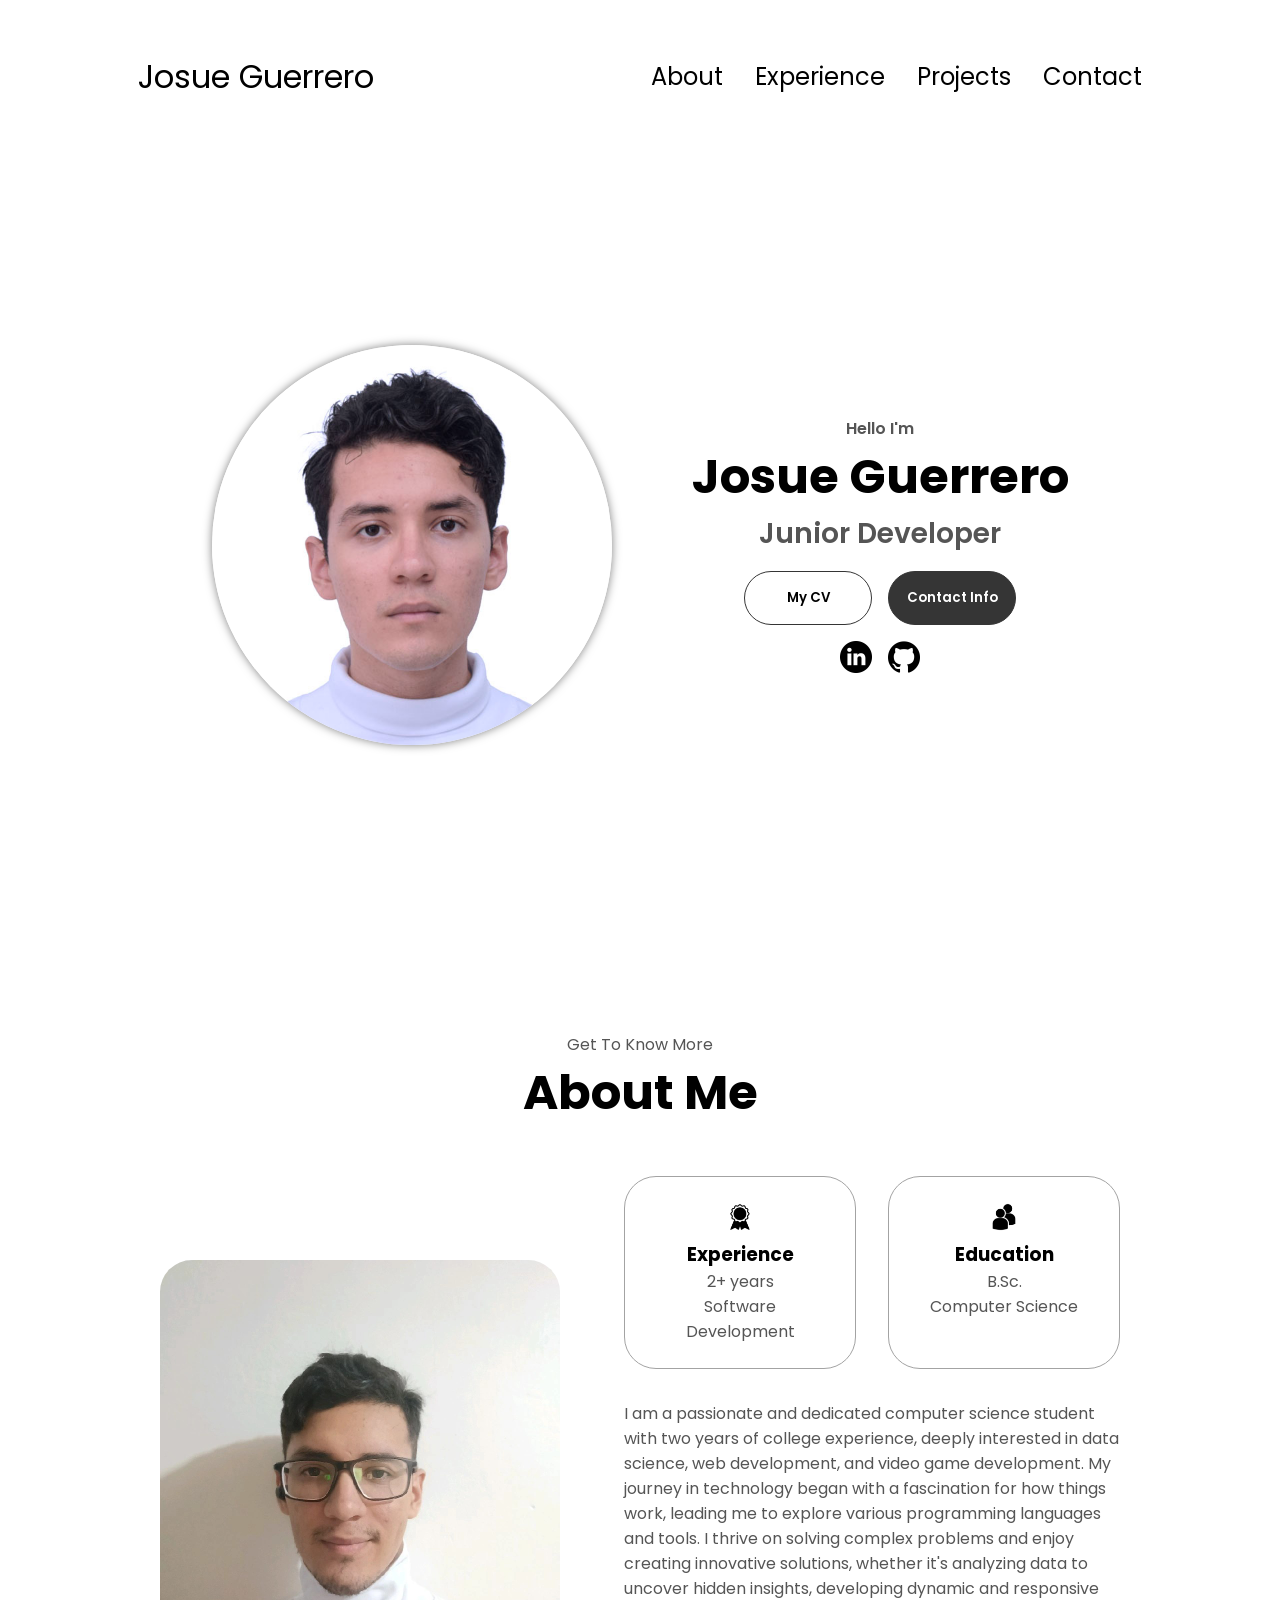
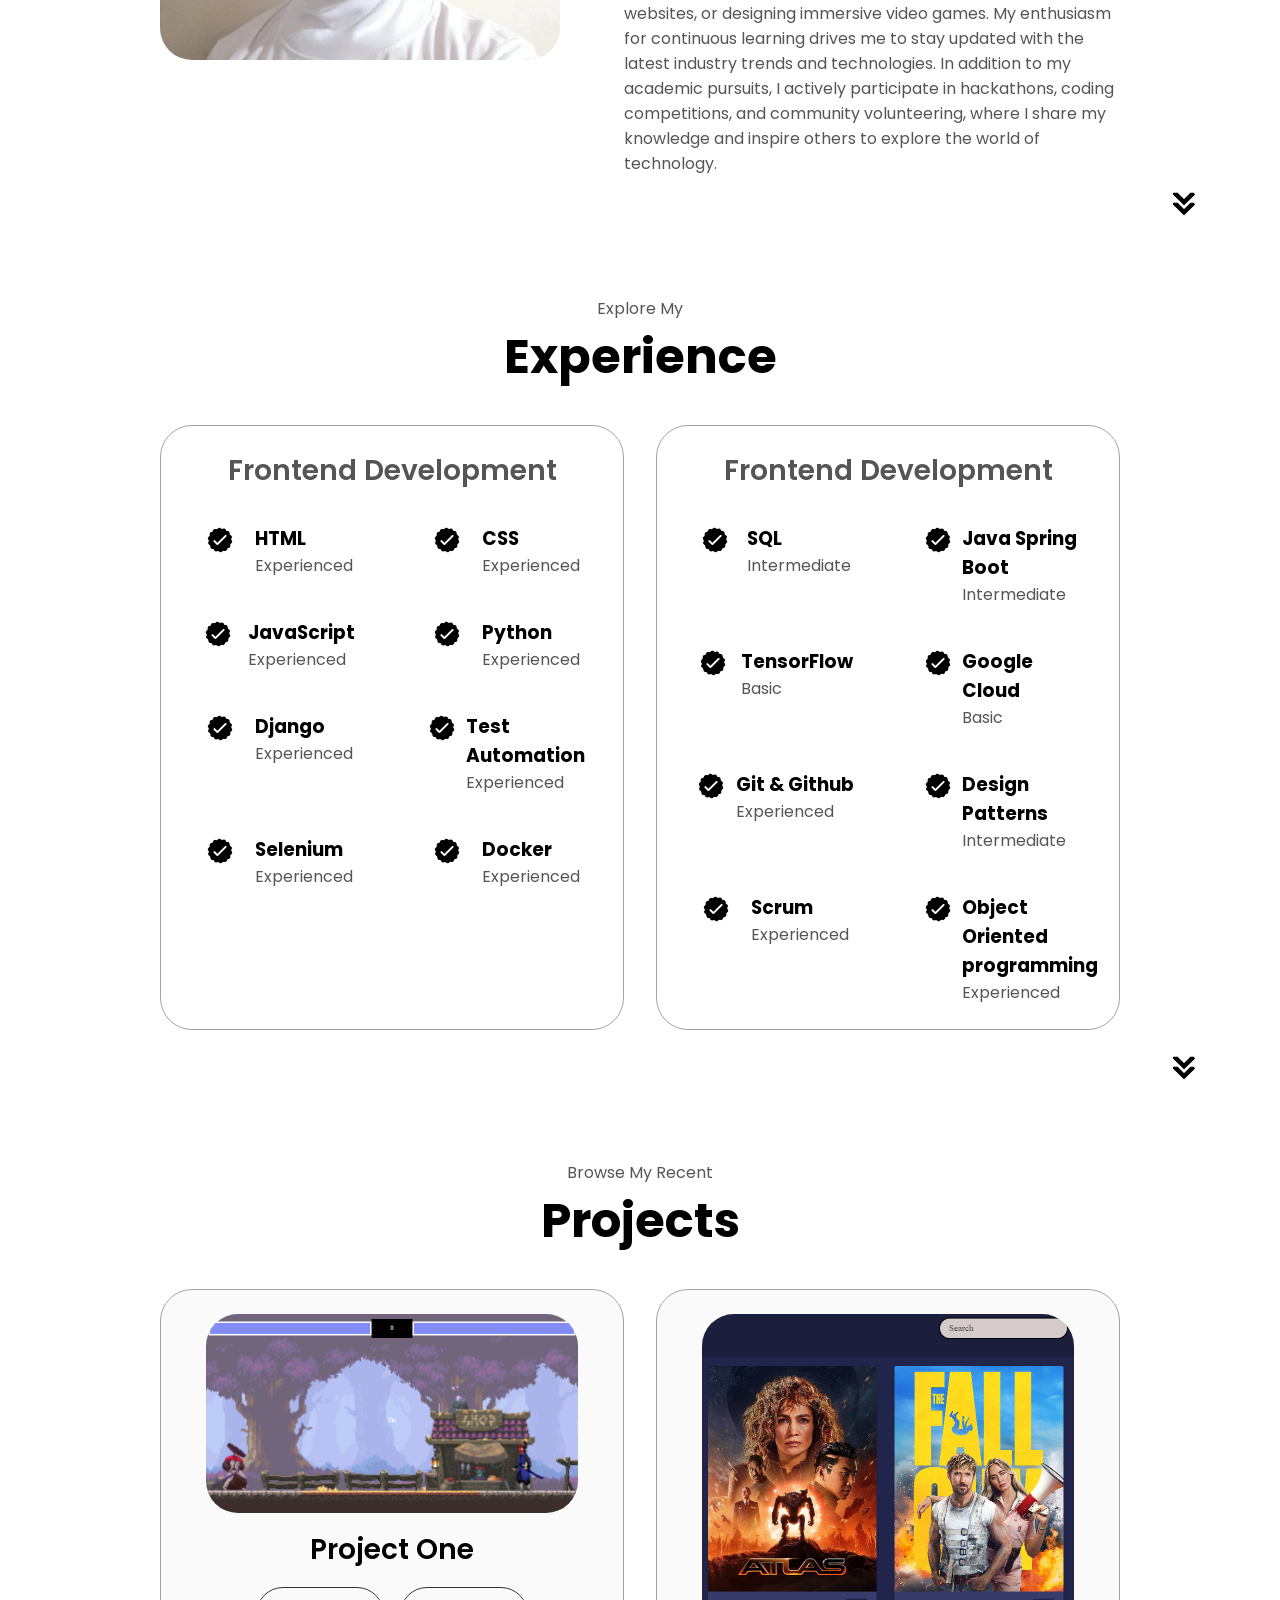
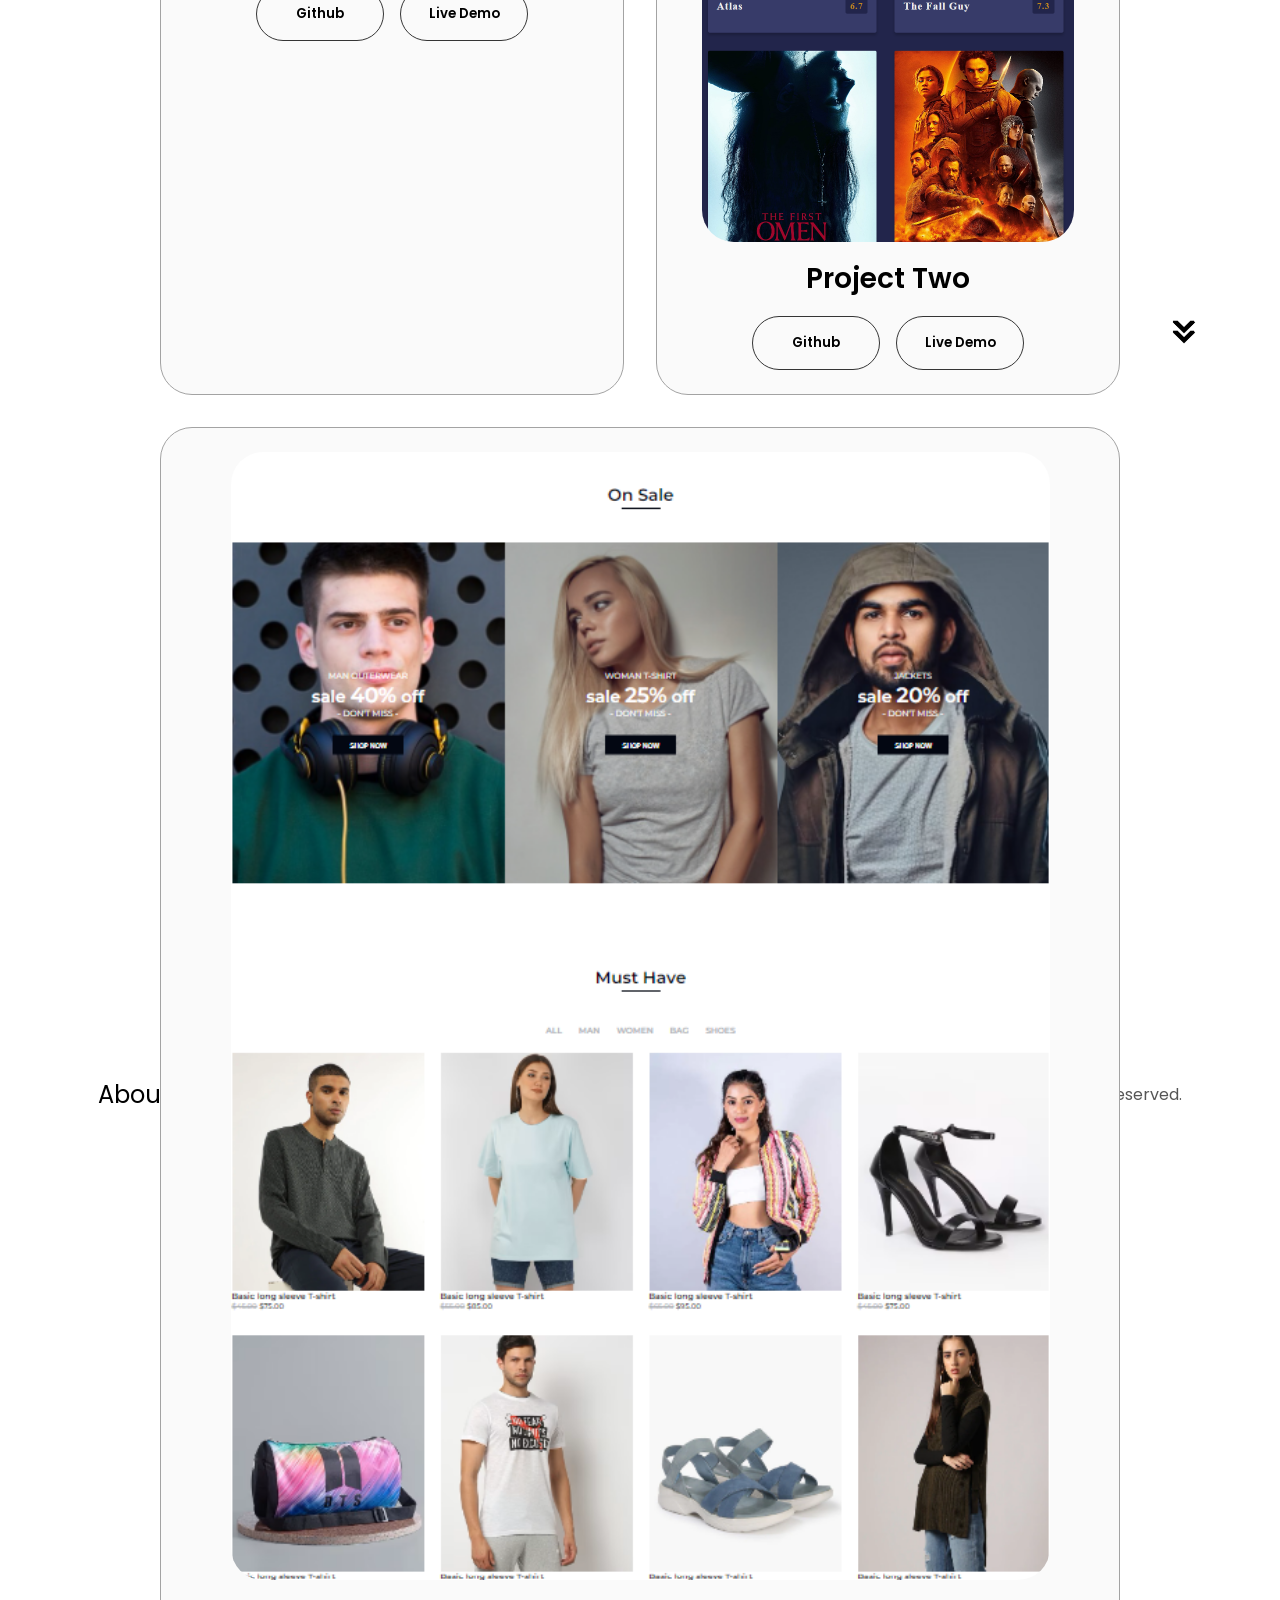
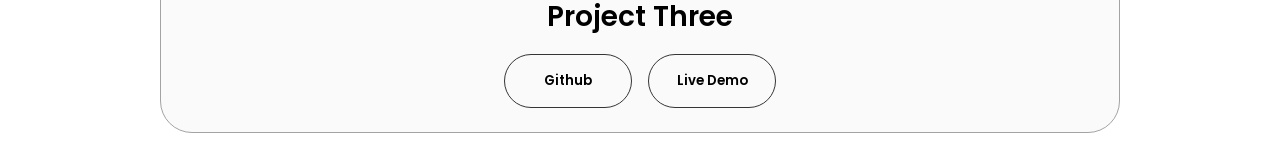
==== index.html @ d8d8cb18 "adding links to project 3" ====
<!DOCTYPE html>
<html lang="en">
<head>
    <meta charset="UTF-8"/>
    <meta http-equiv="X-UA-Compatible" content="IE=edge"/>
    <meta name="viewport" content = "width=device-width, initial-scale=1.0"/>
    <link rel="stylesheet" href="style.css">
    <link rel="stylesheet" href="mediaqueries.css">
    <title>Josue's Portfolio</title>
</head>
<body>
    <nav id="desktop-nav">
        <div class="logo">Josue Guerrero</div>
        <div>
            <ul class="nav-links">
                <li><a href="#about">About</a></li>     
                <li><a href="#experience">Experience</a></li>     
                <li><a href="#projects">Projects</a></li>     
                <li><a href="#contact">Contact</a></li>        
            </ul>   
        </div>
    </nav>
    <nav id="hamburger-nav">
        <div class="logo">Josue Guerrero</div>
        <div class="hamburger-menu">
            <div class="hamburger-icon" onclick="toggleMenu()">
                <span></span>
                <span></span>
                <span></span>
            </div>
            <div class="menu-links">
                <li><a href="#about" onclick="toggleMenu()">About</a></li>     
                <li><a href="#experience" onclick="toggleMenu()">Experience</a></li>     
                <li><a href="#projects" onclick="toggleMenu()">Projects</a></li>     
                <li><a href="#contact" onclick="toggleMenu()">Contact</a></li> 
            </div>
        </div>

    </nav>
    <section id="profile">
        <div class="section__pic-container">
            <img src="./assets/josueProfile.jpg" id="img-redondear">
        </div>
        <div class= "section__text">
            <p class ="section__text__p1">Hello I'm</p>
            <h1 class="title">Josue Guerrero</h1>
            <p class="section__text__p2">Junior Developer</p>
            <div class="btn-container">
                <button 
                    class="btn btn-color-2" 
                    onclick="window.open('./assets/Resume-Josue-Guerrero.pdf')">
                    My CV
                </button>
                <button 
                    class="btn btn-color-1" 
                    onclick="location.href='./#contact'">
                    Contact Info
                </button>
            </div>
            <div id="socials-container">
                <img src="./assets/linkedin.png" 
                alt="My LinkdIn" 
                class="icon" 
                onclick="location.href='https://www.linkedin.com/in/josue-guerrero-murillo-ab1436252/'">
                <img src="./assets/github.png" 
                alt="My Github" 
                class="icon" 
                onclick="location.href='https://github.com/joadguer'">
            </div>
        </div>

    </section>
    <section id="about">
        <p class="section__text__p1">Get To Know More</p>
        <h1 class="title">About Me</h1>
        <div class="section-container">
            <div class="section__pic-container">
                <img src="./assets/MyPhoto.jpg" alt="Picture"
                class="about-pic">
            </div>
            <div class="about-details-container">
                <div class="about-containers">
                    <div class="details-container">
                        <img src="./assets/experience.png" alt="experience icon"
                        class="icon">
                        <h3>Experience</h3>
                        <p>2+ years <br>Software Development</p>
                    </div>
                    <div class="details-container">
                        <img src="./assets/education.png" alt="education icon"
                        class="icon">
                        <h3>Education</h3>
                        <p>B.Sc. <br>Computer Science</p>
                    </div>
                </div>
                <div class ="text-container">
                    <p>I am a passionate and dedicated computer science student 
                        with two years of college experience, 
                        deeply interested in data science, 
                        web development, and video game development. 
                        My journey in technology began with a fascination for how things work, 
                        leading me to explore various programming languages and tools. 
                        I thrive on solving complex problems and enjoy creating innovative solutions, 
                        whether it's analyzing data to uncover hidden insights, developing dynamic and responsive websites, 
                        or designing immersive video games. 
                        My enthusiasm for continuous learning drives me to stay updated with the latest industry trends and technologies. In addition to my academic pursuits, I actively participate in hackathons, coding competitions, and community volunteering, 
                        where I share my knowledge and inspire others to explore the world of technology.</p>
                </div>
            </div>
        </div>
        <img src = "./assets/arrow.png" alt="arrow-icon" class="arrow icon"
        onclick="location.href='./#experience'"> 
    </section>
    <section id="experience">
        <p class="section__text__p1">Explore My</p>
        <h1 class="title">Experience</h1>
        <div class="experience-details-container">
            <div class="about-containers">
                <div class="details-container">
                    <h2 class="experience-sub-title">Frontend Development</h2>
                    <div class="article-container">
                        <article>
                            <img src="./assets/checkmark.png" alt="experience icon"
                            class="icon">
                            <div>
                                <h3>HTML</h3>
                                <p>Experienced</p>
                            </div>
                        </article>
                        <article>
                            <img src="./assets/checkmark.png" alt="experience icon"
                            class="icon">
                            <div>
                                <h3>CSS</h3>
                                <p>Experienced</p>
                            </div>
                        </article>
                        <article>
                            <img src="./assets/checkmark.png" alt="experience icon"
                            class="icon">
                            <div>
                                <h3>JavaScript</h3>
                                <p>Experienced</p>
                            </div>
                        </article>
                        <article>
                            <img src="./assets/checkmark.png" alt="experience icon"
                            class="icon">
                            <div>
                                <h3>Python</h3>
                                <p>Experienced</p>
                            </div>
                        </article>
                        <article>
                            <img src="./assets/checkmark.png" alt="experience icon"
                            class="icon">
                            <div>
                                <h3>Django</h3>
                                <p>Experienced</p>
                            </div>
                        </article>
                        <article>
                            <img src="./assets/checkmark.png" alt="experience icon"
                            class="icon">
                            <div>
                                <h3>Test Automation</h3>
                                <p>Experienced</p>
                            </div>
                        </article>
                        <article>
                            <img src="./assets/checkmark.png" alt="experience icon"
                            class="icon">
                            <div>
                                <h3>Selenium</h3>
                                <p>Experienced</p>
                            </div>
                        </article>
                        <article>
                            <img src="./assets/checkmark.png" alt="experience icon"
                            class="icon">
                            <div>
                                <h3>Docker</h3>
                                <p>Experienced</p>
                            </div>
                        </article>
                    </div>
                </div>
                <div class="details-container">
                    <h2 class="experience-sub-title">Frontend Development</h2>
                    <div class="article-container">
                        <article>
                            <img src="./assets/checkmark.png" alt="experience icon"
                            class="icon">
                            <div>
                                <h3>SQL</h3>
                                <p>Intermediate</p>
                            </div>
                        </article>
                        <article>
                            <img src="./assets/checkmark.png" alt="experience icon"
                            class="icon">
                            <div>
                                <h3>Java Spring Boot</h3>
                                <p>Intermediate</p>
                            </div>
                        </article>
                        <article>
                            <img src="./assets/checkmark.png" alt="experience icon"
                            class="icon">
                            <div>
                                <h3>TensorFlow</h3>
                                <p>Basic</p>
                            </div>
                        </article>
                        <article>
                            <img src="./assets/checkmark.png" alt="experience icon"
                            class="icon">
                            <div>
                                <h3>Google Cloud</h3>
                                <p>Basic</p>
                            </div>
                        </article>
                        <article>
                            <img src="./assets/checkmark.png" alt="experience icon"
                            class="icon">
                            <div>
                                <h3>Git & Github</h3>
                                <p>Experienced</p>
                            </div>
                        </article>
                        <article>
                            <img src="./assets/checkmark.png" alt="experience icon"
                            class="icon">
                            <div>
                                <h3>Design Patterns</h3>
                                <p>Intermediate</p>
                            </div>
                        </article>
                        <article>
                            <img src="./assets/checkmark.png" alt="experience icon"
                            class="icon">
                            <div>
                                <h3>Scrum</h3>
                                <p>Experienced</p>
                            </div>
                        </article>
                        <article>
                            <img src="./assets/checkmark.png" alt="experience icon"
                            class="icon">
                            <div>
                                <h3>Object Oriented programming</h3>
                                <p>Experienced</p>
                            </div>
                        </article>
                    </div>
                </div>
            </div>
        </div>
        <img src = "./assets/arrow.png" alt="arrow-icon" class="arrow icon"
        onclick="location.href='./#projects'"> 
    </section>
    <section id="projects">
        <p class="section__text__p1">Browse My Recent</p>
        <h1 class="title">Projects</h1>
        <div class="experience-details-container">
            <div class="about-containers">
                <div class="details-container color-container">
                    <div class="article-container">
                        <img src="./assets/project-1.png" alt="Project 1"
                        class="project-img">
                    </div>
                    <h2 class="experience-sub-title project-title">Project One</h2>
                    <div class="btn-container">
                        <button class="btn btn-color-2" onclick="location.href='https://github.com/joadguer/fightingGame'">
                            Github
                        </button>
                        <button class="btn btn-color-2" onclick="location.href='https://myfightinggamejs.netlify.app/'"> <!--Aqui debería ir la pagina deploy -->
                            Live Demo
                        </button>
                        
                    </div>
                </div>  
                <div class="details-container color-container">
                    <div class="article-container">
                        <img src="./assets/project-2.png" alt="Project 1"
                        class="project-img">
                    </div>
                    <h2 class="experience-sub-title project-title">Project Two</h2>
                    <div class="btn-container">
                        <button class="btn btn-color-2" onclick="location.href='https://github.com/joadguer/MovieApp'">
                            Github
                        </button>
                        <button class="btn btn-color-2" onclick="location.href='https://easymovieapp.netlify.app/'"> <!--Aqui debería ir la pagina deploy -->
                            Live Demo
                        </button>
                        
                    </div>
                </div>
            <div class="details-container color-container">
                <div class="article-container">
                    <img src="./assets/project-3.png" alt="Project 1"
                    class="project-img">
                </div>
                <h2 class="experience-sub-title project-title">Project Three</h2>
                <div class="btn-container">
                    <button class="btn btn-color-2" onclick="location.href='https://github.com/joadguer/clothingApp'">
                        Github
                    </button>
                    <button class="btn btn-color-2" onclick="location.href='https://clothesappjosh.netlify.app/'"> <!--Aqui debería ir la pagina deploy -->
                        Live Demo
                    </button>
                    
                </div>
            </div>
        </div>    
        </div>
        <img src = "./assets/arrow.png" alt="arrow-icon" class="arrow icon"
        onclick="location.href='./#experience'"> 
    </section>
    <section id="contact">
        <p class="section__text__p1">Get in Touch</p>
        <h1 class="title">Contact Me</h1>
        <div class="contact-info-upper-container">
            <div class="contact-info-container">
                <img src="./assets/email.png" alt="email icon" class="icon contact-icon email-icon">
                <p><a href="josueadrianib@gmail.com"></a>josueadrianib@gmail.com</p>
            </div>
            <div class="contact-info-container">
                <img src="./assets/linkedin.png" alt="LinkdIn icon" class="icon contact-icon">
                <p><a href="https://www.linkedin.com/in/josue-guerrero-murillo-ab1436252/"></a>Linkedin</p>
            </div>
        </div>
    </section>
    <footer>
        <nav>
            <div class="nav-links-container">
                <ul class="nav-links">
                    <li><a href="#about">About</a></li>     
                    <li><a href="#experience">Experience</a></li>     
                    <li><a href="#projects">Projects</a></li>     
                    <li><a href="#contact">Contact</a></li>        
                </ul> 
            </div>
            <p>CopyRight &#169; 2024 Josue Guerrero. All Rights Reserved.</p>
        </nav>
    </footer>
    <script src="script.js"></script>
</body>
</html>
---- style.css ----
@import url("https://fonts.googleapis.com/css2?family=Poppins:wght@300;400;500;600&display=swap");

* {
  margin: 0;
  padding: 0;
}

Body {
  font-family: "Poppins", sans-serif;
}


button {
    font-family: "Poppins", sans-serif;
  }
  

html {
  scroll-behavior: smooth;
}

p {
  color: rgb(85, 85, 85);
}

/* TRANSITION */

a,
.btn {
  transition: all 300ms ease;
}

/* DESKTOP NAV */

nav,
.nav-links {
  display: flex;
}

nav {
  justify-content: space-around;
  align-items: center;
  height: 17vh;
}

.nav-links {
  gap: 2rem;
  list-style: none;
  font-size: 1.5rem;
}

a {
  color: black;
  text-decoration: none;
  text-decoration-color: white;
}

a:hover {
  color: grey;
  text-decoration: underline;
  text-underline-offset: 1rem;
  text-decoration-color: rgb(181, 181, 181);
}

.logo {
  font-size: 2rem;
}

.logo:hover {
  cursor: default;
}

/* HAMBURGER MENU */

#hamburger-nav {
  display: none;
}

.hamburger-menu {
  position: relative;
  display: inline-block;
}

.hamburger-icon {
  display: flex;
  flex-direction: column;
  justify-content: space-between;
  height: 24px;
  width: 30px;
  cursor: pointer;
}

.hamburger-icon span {
  width: 100%;
  height: 2px;
  background-color: black;
  transition: all 0.3 ease-in-out;
}

.menu-links {
  position: absolute;
  top: 100%;
  right: 0;
  background-color: white;
  width: fit-content;
  max-height: 0;
  overflow: hidden;
  transition: all 0.3 ease-in-out;
}

.menu-links a {
    display: block;
    padding: 10px;
    text-align: center;
    font-size: 1.5rem;
    color: black;
    text-decoration: none;
    transition: all 0.3 ease-in-out;
}

.menu-links li{
    list-style: none;

}

.menu-links.open {
    max-height: 300px;
}

/*  Esta parte se encarga de la rotacion  */
.hamburger-icon.open span:first-child{
    transform: rotate(45deg) translate(10px, 5px);
}

.hamburger-icon.open span:nth-child(2){
    opacity: 0;
    
}
.hamburger-icon.open span:last-child{
    transform: rotate(-45deg) translate(10px, -5px);
}

/* revisar esta parte para reducirla*/
.hamburger-icon span:first-child{
    transform: none;
}
.hamburger-icon span:first-child{
    opacity: 1;
}
.hamburger-icon span:first-child{
    transform: none;
}


/*sections*/
section {
    padding-top: 4vh;
    height: 96vh;
    margin:0 10rem;
    box-sizing: border-box;
    min-height: fit-content;
}

.section-container {
    display: flex;
}

#profile {
    display: flex;
    justify-content: center;
    gap: 5rem;
    height:80vh;

}


.section__pic-container {
    display: flex;
    height: 400px;
    width: 400px;
    margin: auto 0;
}

.section__text {
    align-self: center;
    text-align: center;

}


.section__text p {
    font-weight: 600;
}

.section__text__p1 {
    text-align: center;
  }

.section__text__p2 {
    font-size: 1.75rem;
    margin-bottom: 1rem;
}


.title {
    font-size: 3rem;
    text-align: center;

}


#socials-container{
    display: flex;
    justify-content: center;
    margin-top: 1rem;
    gap: 1rem;
}


.icon {
    cursor: pointer;
    height: 2rem;
}


/* Redondear img*/
#img-redondear {
    border-radius: 50%;
    box-shadow: 0px 0px 10px rgba(0, 0, 0, 0.5);
}

/* Buttons*/
.btn-container {
    display: flex;
    justify-content: center;
    gap:1rem;

}

.btn {
    font-weight: 600;
    transition: all 300ms ease;
    padding: 1rem;
    width: 8rem;
    border-radius: 2rem;
}


.btn-color-1, .btn-color-2 {
    border: rgb(53,53,53) 0.1rem solid;
}
.btn-color-1:hover, .btn-color-2:hover {
    cursor:pointer;

}
.btn-color-1, .btn-color-2:hover {
    background: rgb(53,53,53);
    color: white;
}

.btn-color-1:hover {
    background: rgb(0,0,0);
}
.btn-color-2 {
    background:none;
}

.btn-color-2:hover {
    border:rgb(255,255,255) 0.1rem solid;
}

.btn-container{
    gap:1rem;
}

#about {
    position: relative;
}

.about-containers {
    gap:2rem;
    margin-bottom:2rem;
    margin-top:2rem;
}

.about-details-container {
    justify-content: center;
    flex-direction: column;
}

.about-containers, .about-details-container {
    display: flex;

}

.about-pic {
    border-radius: 2rem;
}

.arrow { 
    position: absolute;
    right: -5rem;
    bottom: 2.5rem;
}

.details-container {
    padding: 1.5rem;
    flex:1;
    background: white;
    border-radius:2rem;
    border:rgb(53,53,53) 0.1rem solid;
    border-color: rgb(163,163,163);
    text-align:center;
}

.section-container {
    gap: 4rem;
    height:80%;

}


#experience {
    position: relative;
}

.experience-sub-title{
    color: rgb(85,85,85);
    font-weight: 600;
    font-size: 1.75rem;
    margin-bottom: 2rem;
}

.experience-details-container{
    display: flex;
    justify-content: center;
    flex-direction: column;
}

.article-container {
    display: flex;
    text-align: initial;
    flex-wrap: wrap;
    flex-direction: row;
    gap:2.5rem;
    justify-content: space-around;
}


article {
    display: flex;
    width: 10rem;
    justify-content: space-around;
    gap:0.5rem;

}

article .icon {
    cursor:default;
}


#projects {
    position: relative;
}

.color-container {
    border-color: rgb(163,163,163);
    background: rgb(250,250,250);

}

.project-img {
    border-radius: 2rem;
    width:90%;
    height: 90%;
}


.project-title {
    color:black;
    margin: 1rem;

}

.project-btn {
    color:black;
    border-color: rgb(163,163,163);
}


#contact {
    display: flex;
    justify-content: center;
    flex-direction: column;
    height: 70vh;

}


.contact-info-upper-container {
    display:flex;
    justify-content: center;
    border-radius: 2rem;
    border: rgb(53,53,53) 0.1rem solid;
    border-color: rgb(163,163,163);
    background: rgb(250,250,250);
    margin: 2rem auto;
    padding: 0.5 rem;
}

.contact-info-container {
    display: flex;
    align-items: center;
    justify-content: center;
    gap: 0.5rem;
    margin:1rem;
}


.contact-info-container p {
    font-size: larger;

}

.contact-icon {
    cursor:default;
}


.email-icon {
    height: 2.5rem;
}


footer {
    height: 26vh;
    margin: 0 1rem; 
}

footer p {
    text-align: center;
}
---- mediaqueries.css ----
/* this code allows us to hide the desktop nav when the screen has a width lower than 1200px*/ 
@media screen and (max-width: 1400px) {
    #profile {
        height: 83vh;
        margin-bottom: 6rem;
    }
    .about-containers {
        flex-wrap: wrap;
    }
}
@media screen and (max-width: 1200px) {
    #desktop-nav{
        display: none;
    }
    #hamburger-nav{
        display: flex;

    }
    #experience, .experience-details-container {
        margin-top:2rem;
    }
    #profile, .section-container {
        display: block;
    }

    .arrow {
        display: none;
    }

    section, .section-container {
        height: fit-content;
    }

    section {
        margin:0 5%;

    }

    .section__pic-container {
        width: 275px;
        height: 275px;
        margin: 0 auto 2rem;
    }
    .about-containers {
        margin-top: 0;
    }
}

@media screen and (max-width: 600px) {
    #contact, footer{
        height: 40vh;
    }
    #profile {
        height: 83vh;
        margin-bottom: 0;
    }

    article {
        font-size: 1rem;

    }
    footer nav {
        height: fit-content;
        margin-bottom: 2rem;
    }

    .about-containers, .contact-info-upper-container, .btn-container {
        flex-wrap: wrap;
    }

    .contact-info-container {
        margin: 0;
    }

    .contact-info-container p, .nav-links li a {
        font-size: 1rem;

    }

    .experience-sub-title {
        font-size: 1.25rem;
    }

    .logo {
        font-size: 1.5rem;
    }

    .nav-links {
        flex-direction: column;
        gap: 0.5rem;
        text-align: center;
    }

    .section__pic-container {
        width: auto;
        height: 46vw;
        justify-content: center;
    }

    .section__text__p2 {
        font-size: 1.25rem;

    }
    .title {
        font-size: 2rem;
    }

    .text-container{
        text-align: justify;
        
    }

}
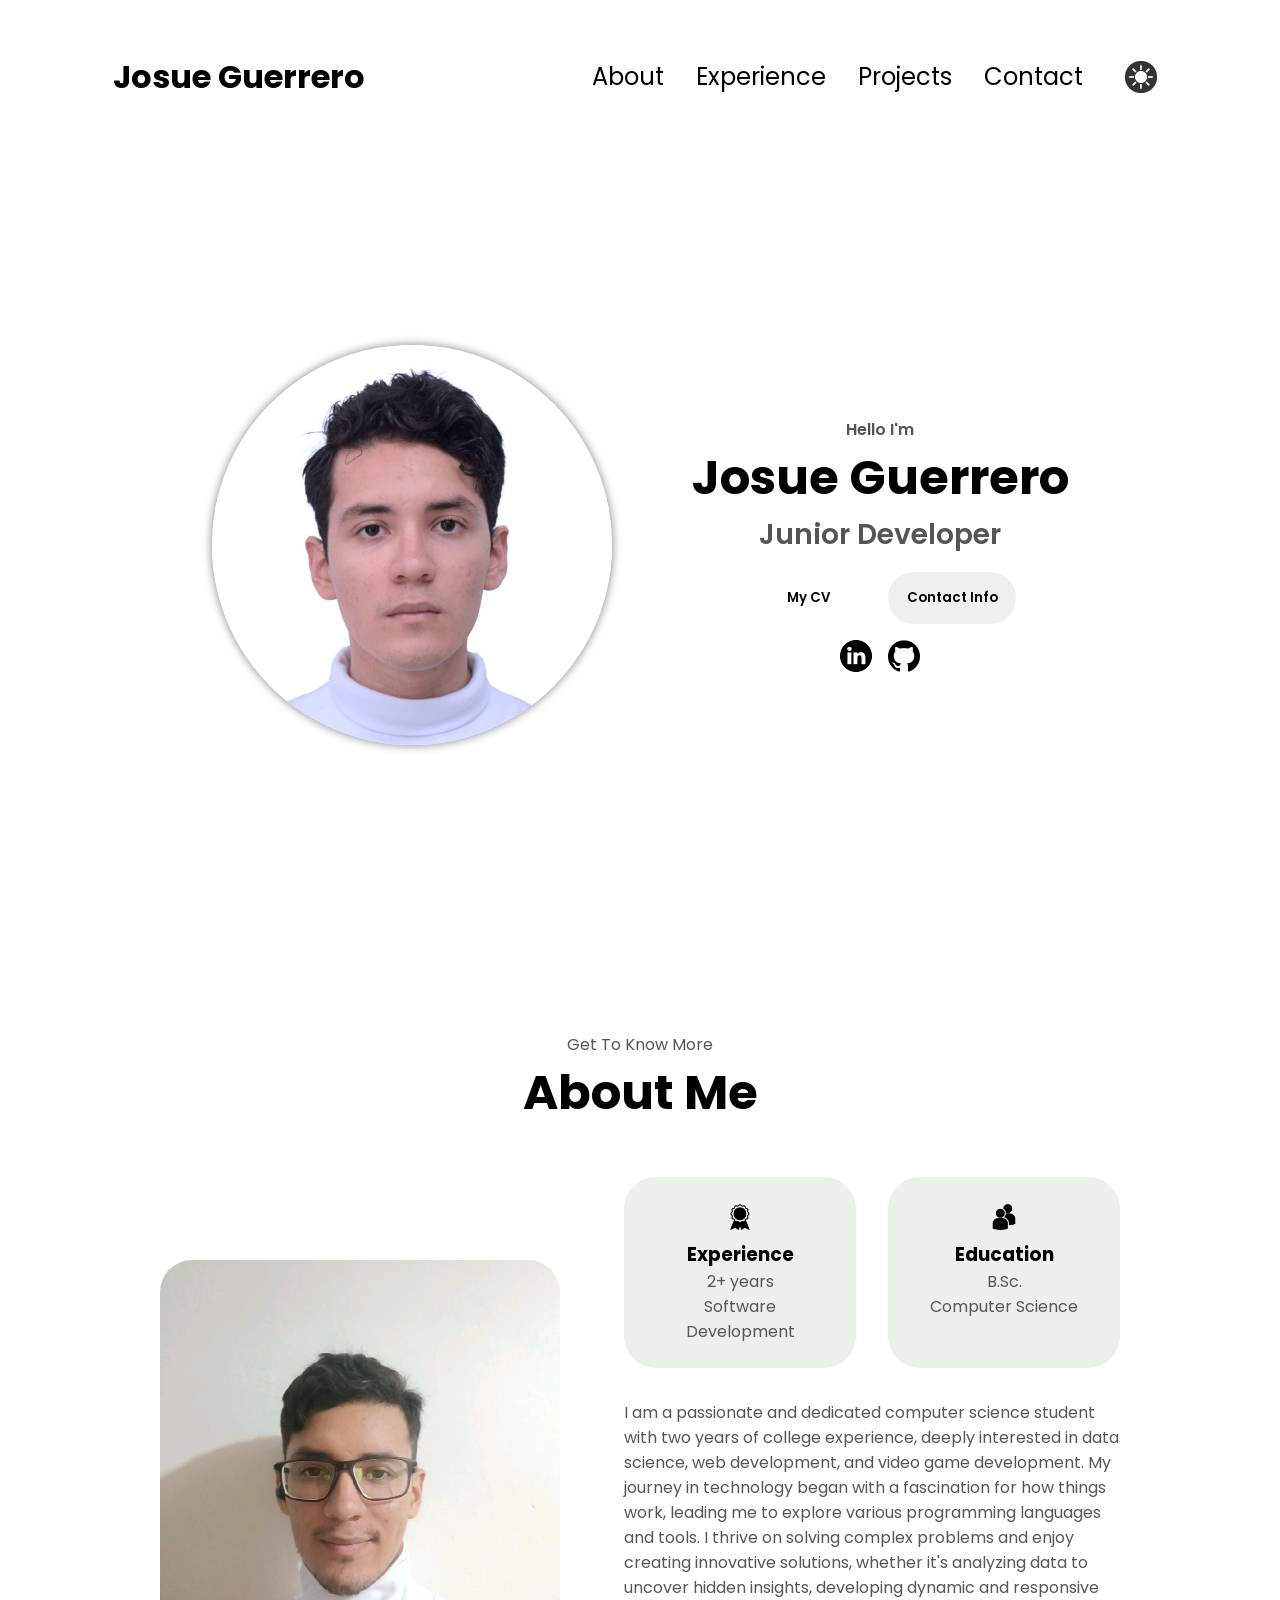
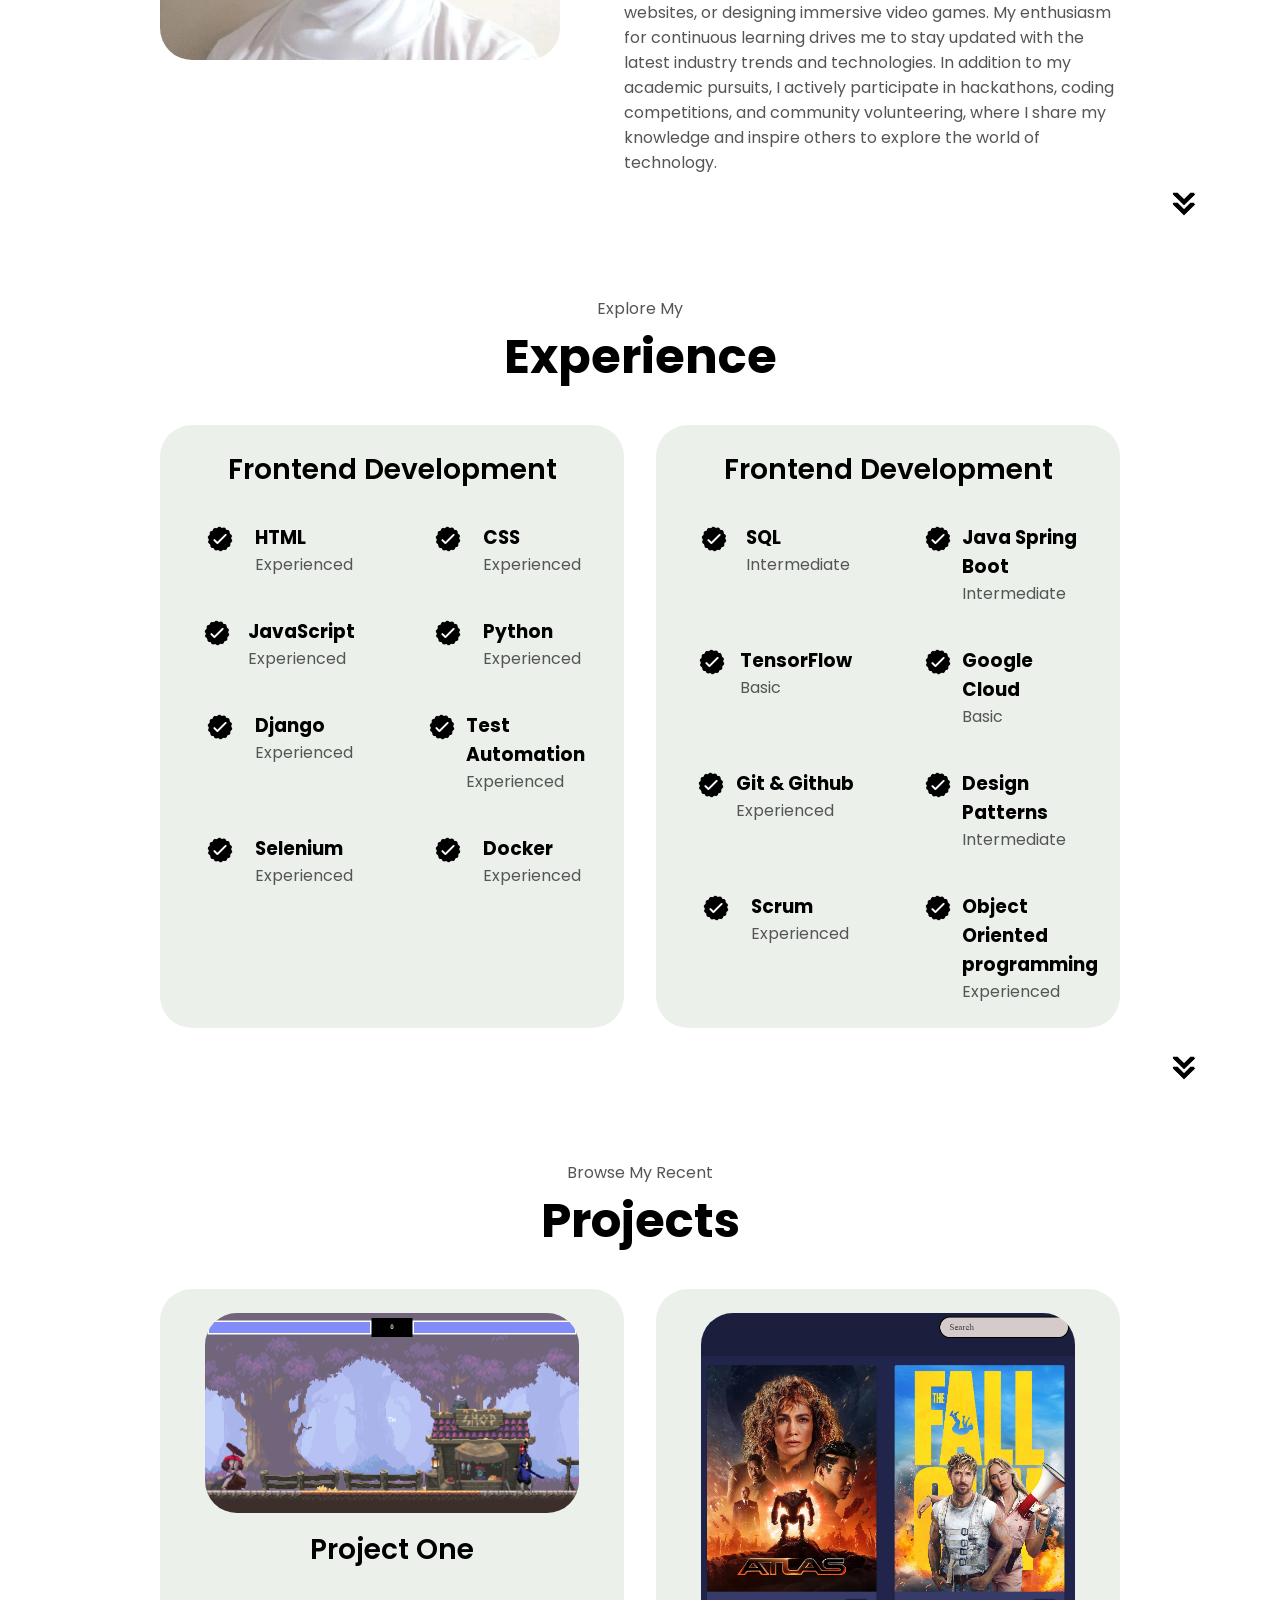
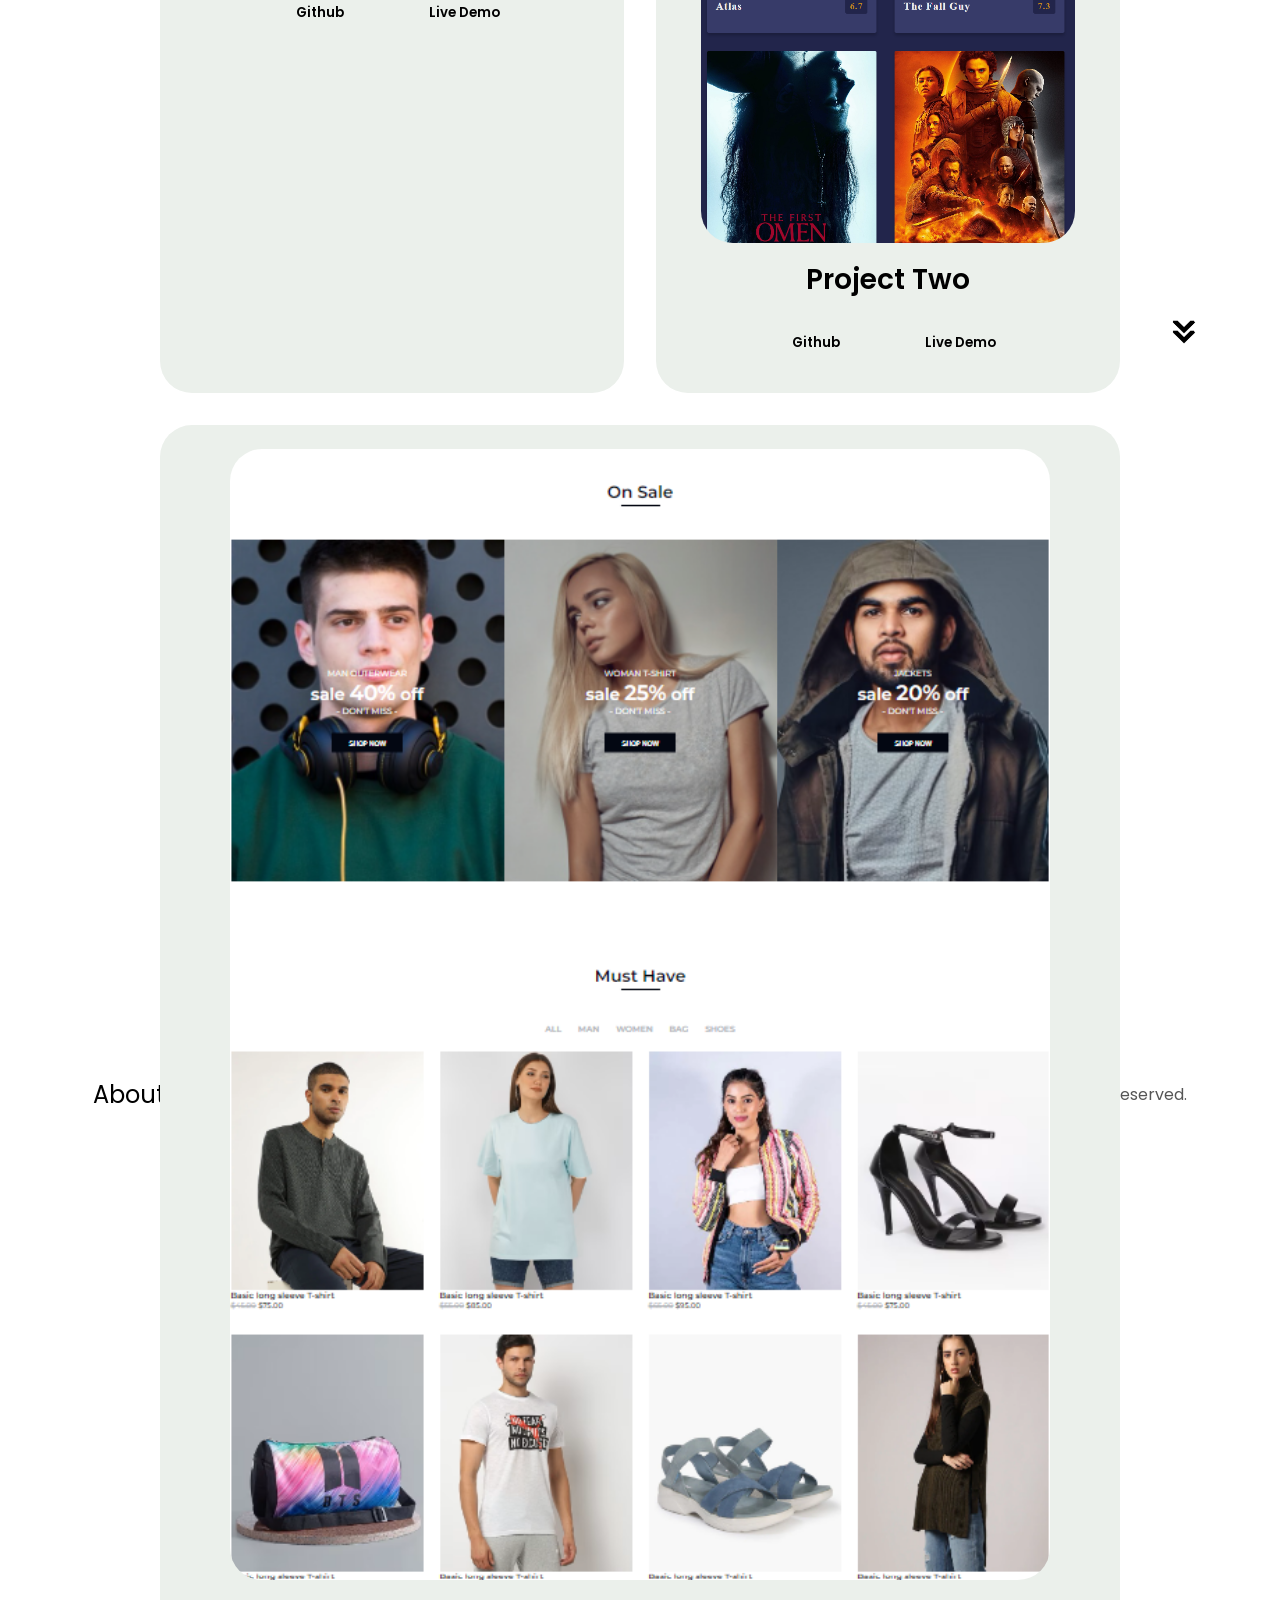
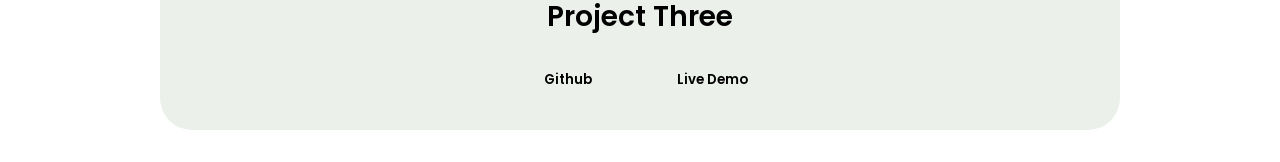
==== commit 604eaec5: "adding dark mode" ====
--- a/index.html
+++ b/index.html
@@ -1,349 +1,531 @@
 <!DOCTYPE html>
 <html lang="en">
-<head>
-    <meta charset="UTF-8"/>
-    <meta http-equiv="X-UA-Compatible" content="IE=edge"/>
-    <meta name="viewport" content = "width=device-width, initial-scale=1.0"/>
-    <link rel="stylesheet" href="style.css">
-    <link rel="stylesheet" href="mediaqueries.css">
+  <head>
+    <meta charset="UTF-8" />
+    <meta http-equiv="X-UA-Compatible" content="IE=edge" />
+    <meta name="viewport" content="width=device-width, initial-scale=1.0" />
+    <link rel="stylesheet" href="style.css" />
+    <link rel="stylesheet" href="mediaqueries.css" />
     <title>Josue's Portfolio</title>
-</head>
-<body>
+  </head>
+  <body>
     <nav id="desktop-nav">
-        <div class="logo">Josue Guerrero</div>
-        <div>
-            <ul class="nav-links">
-                <li><a href="#about">About</a></li>     
-                <li><a href="#experience">Experience</a></li>     
-                <li><a href="#projects">Projects</a></li>     
-                <li><a href="#contact">Contact</a></li>        
-            </ul>   
-        </div>
+      <div class="logo">Josue Guerrero</div>
+      <div>
+        <ul class="nav-links">
+          <li><a href="#about">About</a></li>
+          <li><a href="#experience">Experience</a></li>
+          <li><a href="#projects">Projects</a></li>
+          <li><a href="#contact">Contact</a></li>
+          <li>
+            <img
+              id="modeToggle"
+              class="icon color-icon"
+              src="./assets/theme_light.png"
+              src-light="./assets/theme_light.png"
+              src-dark="./assets/theme_dark.png"
+              alt="color them icon"
+            />
+          </li>
+        </ul>
+      </div>
     </nav>
     <nav id="hamburger-nav">
-        <div class="logo">Josue Guerrero</div>
-        <div class="hamburger-menu">
-            <div class="hamburger-icon" onclick="toggleMenu()">
-                <span></span>
-                <span></span>
-                <span></span>
-            </div>
-            <div class="menu-links">
-                <li><a href="#about" onclick="toggleMenu()">About</a></li>     
-                <li><a href="#experience" onclick="toggleMenu()">Experience</a></li>     
-                <li><a href="#projects" onclick="toggleMenu()">Projects</a></li>     
-                <li><a href="#contact" onclick="toggleMenu()">Contact</a></li> 
-            </div>
-        </div>
-
+      <div class="logo">Josue Guerrero</div>
+      <div class="hamburger-menu">
+        <div class="hamburger-icon" onclick="toggleMenu()">
+          <span></span>
+          <span></span>
+          <span></span>
+        </div>
+        <div class="menu-links">
+          <li><a href="#about" onclick="toggleMenu()">About</a></li>
+          <li><a href="#experience" onclick="toggleMenu()">Experience</a></li>
+          <li><a href="#projects" onclick="toggleMenu()">Projects</a></li>
+          <li><a href="#contact" onclick="toggleMenu()">Contact</a></li>
+          <li>
+            <img
+              id="modeToggle2"
+              class="icon color-icon"
+              src="./assets/theme_light.png"
+              src-light="./assets/theme_light.png"
+              src-dark="./assets/theme_dark.png"
+              alt="color them icon"
+            />
+          </li>
+        </div>
+      </div>
     </nav>
     <section id="profile">
-        <div class="section__pic-container">
-            <img src="./assets/josueProfile.jpg" id="img-redondear">
-        </div>
-        <div class= "section__text">
-            <p class ="section__text__p1">Hello I'm</p>
-            <h1 class="title">Josue Guerrero</h1>
-            <p class="section__text__p2">Junior Developer</p>
-            <div class="btn-container">
-                <button 
-                    class="btn btn-color-2" 
-                    onclick="window.open('./assets/Resume-Josue-Guerrero.pdf')">
-                    My CV
-                </button>
-                <button 
-                    class="btn btn-color-1" 
-                    onclick="location.href='./#contact'">
-                    Contact Info
-                </button>
-            </div>
-            <div id="socials-container">
-                <img src="./assets/linkedin.png" 
-                alt="My LinkdIn" 
-                class="icon" 
-                onclick="location.href='https://www.linkedin.com/in/josue-guerrero-murillo-ab1436252/'">
-                <img src="./assets/github.png" 
-                alt="My Github" 
-                class="icon" 
-                onclick="location.href='https://github.com/joadguer'">
-            </div>
-        </div>
-
+      <div class="section__pic-container">
+        <img src="./assets/josueProfile.jpg" id="img-redondear" />
+      </div>
+      <div class="section__text">
+        <p class="section__text__p1">Hello I'm</p>
+        <h1 class="title">Josue Guerrero</h1>
+        <p class="section__text__p2">Junior Developer</p>
+        <div class="btn-container">
+          <button
+            class="btn btn-color-2"
+            onclick="window.open('./assets/Resume-Josue-Guerrero.pdf')"
+          >
+            My CV
+          </button>
+          <button class="btn btn-color-1" onclick="location.href='./#contact'">
+            Contact Info
+          </button>
+        </div>
+        <div id="socials-container">
+          <img
+            src="./assets/linkedin_light.png"
+            src-light="./assets/linkedin_light.png"
+            src-dark="./assets/linkedin_dark.png"
+            alt="My LinkdIn"
+            class="icon linkedin-icon"
+            onclick="location.href='https://www.linkedin.com/in/josue-guerrero-murillo-ab1436252/'"
+          />
+          <img
+            src="./assets/github.png"
+            src-light="./assets/github_light.png"
+            src-dark="./assets/github_dark.png"
+            alt="My Github"
+            class="icon github-icon"
+            onclick="location.href='https://github.com/joadguer'"
+          />
+        </div>
+      </div>
     </section>
     <section id="about">
-        <p class="section__text__p1">Get To Know More</p>
-        <h1 class="title">About Me</h1>
-        <div class="section-container">
-            <div class="section__pic-container">
-                <img src="./assets/MyPhoto.jpg" alt="Picture"
-                class="about-pic">
-            </div>
-            <div class="about-details-container">
-                <div class="about-containers">
-                    <div class="details-container">
-                        <img src="./assets/experience.png" alt="experience icon"
-                        class="icon">
-                        <h3>Experience</h3>
-                        <p>2+ years <br>Software Development</p>
-                    </div>
-                    <div class="details-container">
-                        <img src="./assets/education.png" alt="education icon"
-                        class="icon">
-                        <h3>Education</h3>
-                        <p>B.Sc. <br>Computer Science</p>
-                    </div>
-                </div>
-                <div class ="text-container">
-                    <p>I am a passionate and dedicated computer science student 
-                        with two years of college experience, 
-                        deeply interested in data science, 
-                        web development, and video game development. 
-                        My journey in technology began with a fascination for how things work, 
-                        leading me to explore various programming languages and tools. 
-                        I thrive on solving complex problems and enjoy creating innovative solutions, 
-                        whether it's analyzing data to uncover hidden insights, developing dynamic and responsive websites, 
-                        or designing immersive video games. 
-                        My enthusiasm for continuous learning drives me to stay updated with the latest industry trends and technologies. In addition to my academic pursuits, I actively participate in hackathons, coding competitions, and community volunteering, 
-                        where I share my knowledge and inspire others to explore the world of technology.</p>
-                </div>
-            </div>
-        </div>
-        <img src = "./assets/arrow.png" alt="arrow-icon" class="arrow icon"
-        onclick="location.href='./#experience'"> 
+      <p class="section__text__p1">Get To Know More</p>
+      <h1 class="title">About Me</h1>
+      <div class="section-container">
+        <div class="section__pic-container">
+          <img src="./assets/MyPhoto.jpg" alt="Picture" class="about-pic" />
+        </div>
+        <div class="about-details-container">
+          <div class="about-containers">
+            <div class="details-container">
+              <img
+                src="./assets/experience_light.png"
+                src-light="./assets/experience_light.png"
+                src-dark="./assets/experience_dark.png"
+                alt="experience icon"
+                class="icon"
+              />
+              <h3>Experience</h3>
+              <p>2+ years <br />Software Development</p>
+            </div>
+            <div class="details-container">
+              <img
+                src="./assets/education_light.png"
+                src.light="./assets/education_light.png"
+                src-dark="./assets/education_dark.png"
+                alt="education icon"
+                class="icon"
+              />
+              <h3>Education</h3>
+              <p>B.Sc. <br />Computer Science</p>
+            </div>
+          </div>
+          <div class="text-container">
+            <p>
+              I am a passionate and dedicated computer science student with two
+              years of college experience, deeply interested in data science,
+              web development, and video game development. My journey in
+              technology began with a fascination for how things work, leading
+              me to explore various programming languages and tools. I thrive on
+              solving complex problems and enjoy creating innovative solutions,
+              whether it's analyzing data to uncover hidden insights, developing
+              dynamic and responsive websites, or designing immersive video
+              games. My enthusiasm for continuous learning drives me to stay
+              updated with the latest industry trends and technologies. In
+              addition to my academic pursuits, I actively participate in
+              hackathons, coding competitions, and community volunteering, where
+              I share my knowledge and inspire others to explore the world of
+              technology.
+            </p>
+          </div>
+        </div>
+      </div>
+      <img
+        src="./assets/arrow_light.png"
+        src-light="./assets/arrow_light.png"
+        src-dark="./assets/arrow_dark.png"
+        alt="Arrow Icon"
+        class="arrow icon"
+        onclick="location.href='./#experience'"
+      />
     </section>
     <section id="experience">
-        <p class="section__text__p1">Explore My</p>
-        <h1 class="title">Experience</h1>
-        <div class="experience-details-container">
-            <div class="about-containers">
-                <div class="details-container">
-                    <h2 class="experience-sub-title">Frontend Development</h2>
-                    <div class="article-container">
-                        <article>
-                            <img src="./assets/checkmark.png" alt="experience icon"
-                            class="icon">
-                            <div>
-                                <h3>HTML</h3>
-                                <p>Experienced</p>
-                            </div>
-                        </article>
-                        <article>
-                            <img src="./assets/checkmark.png" alt="experience icon"
-                            class="icon">
-                            <div>
-                                <h3>CSS</h3>
-                                <p>Experienced</p>
-                            </div>
-                        </article>
-                        <article>
-                            <img src="./assets/checkmark.png" alt="experience icon"
-                            class="icon">
-                            <div>
-                                <h3>JavaScript</h3>
-                                <p>Experienced</p>
-                            </div>
-                        </article>
-                        <article>
-                            <img src="./assets/checkmark.png" alt="experience icon"
-                            class="icon">
-                            <div>
-                                <h3>Python</h3>
-                                <p>Experienced</p>
-                            </div>
-                        </article>
-                        <article>
-                            <img src="./assets/checkmark.png" alt="experience icon"
-                            class="icon">
-                            <div>
-                                <h3>Django</h3>
-                                <p>Experienced</p>
-                            </div>
-                        </article>
-                        <article>
-                            <img src="./assets/checkmark.png" alt="experience icon"
-                            class="icon">
-                            <div>
-                                <h3>Test Automation</h3>
-                                <p>Experienced</p>
-                            </div>
-                        </article>
-                        <article>
-                            <img src="./assets/checkmark.png" alt="experience icon"
-                            class="icon">
-                            <div>
-                                <h3>Selenium</h3>
-                                <p>Experienced</p>
-                            </div>
-                        </article>
-                        <article>
-                            <img src="./assets/checkmark.png" alt="experience icon"
-                            class="icon">
-                            <div>
-                                <h3>Docker</h3>
-                                <p>Experienced</p>
-                            </div>
-                        </article>
-                    </div>
-                </div>
-                <div class="details-container">
-                    <h2 class="experience-sub-title">Frontend Development</h2>
-                    <div class="article-container">
-                        <article>
-                            <img src="./assets/checkmark.png" alt="experience icon"
-                            class="icon">
-                            <div>
-                                <h3>SQL</h3>
-                                <p>Intermediate</p>
-                            </div>
-                        </article>
-                        <article>
-                            <img src="./assets/checkmark.png" alt="experience icon"
-                            class="icon">
-                            <div>
-                                <h3>Java Spring Boot</h3>
-                                <p>Intermediate</p>
-                            </div>
-                        </article>
-                        <article>
-                            <img src="./assets/checkmark.png" alt="experience icon"
-                            class="icon">
-                            <div>
-                                <h3>TensorFlow</h3>
-                                <p>Basic</p>
-                            </div>
-                        </article>
-                        <article>
-                            <img src="./assets/checkmark.png" alt="experience icon"
-                            class="icon">
-                            <div>
-                                <h3>Google Cloud</h3>
-                                <p>Basic</p>
-                            </div>
-                        </article>
-                        <article>
-                            <img src="./assets/checkmark.png" alt="experience icon"
-                            class="icon">
-                            <div>
-                                <h3>Git & Github</h3>
-                                <p>Experienced</p>
-                            </div>
-                        </article>
-                        <article>
-                            <img src="./assets/checkmark.png" alt="experience icon"
-                            class="icon">
-                            <div>
-                                <h3>Design Patterns</h3>
-                                <p>Intermediate</p>
-                            </div>
-                        </article>
-                        <article>
-                            <img src="./assets/checkmark.png" alt="experience icon"
-                            class="icon">
-                            <div>
-                                <h3>Scrum</h3>
-                                <p>Experienced</p>
-                            </div>
-                        </article>
-                        <article>
-                            <img src="./assets/checkmark.png" alt="experience icon"
-                            class="icon">
-                            <div>
-                                <h3>Object Oriented programming</h3>
-                                <p>Experienced</p>
-                            </div>
-                        </article>
-                    </div>
-                </div>
-            </div>
-        </div>
-        <img src = "./assets/arrow.png" alt="arrow-icon" class="arrow icon"
-        onclick="location.href='./#projects'"> 
+      <p class="section__text__p1">Explore My</p>
+      <h1 class="title">Experience</h1>
+      <div class="experience-details-container">
+        <div class="about-containers">
+          <div class="details-container">
+            <h2 class="experience-sub-title">Frontend Development</h2>
+            <div class="article-container">
+              <article>
+                <img
+                  src="./assets/checkmark_light.png"
+                  src-light="./assets/checkmark_light.png"
+                  src-dark="./assets/checkmark_dark.png"
+                  alt="experience icon"
+                  class="icon"
+                />
+                <div>
+                  <h3>HTML</h3>
+                  <p>Experienced</p>
+                </div>
+              </article>
+              <article>
+                <img
+                  src="./assets/checkmark_light.png"
+                  src-light="./assets/checkmark_light.png"
+                  src-dark="./assets/checkmark_dark.png"
+                  alt="experience icon"
+                  class="icon"
+                />
+                <div>
+                  <h3>CSS</h3>
+                  <p>Experienced</p>
+                </div>
+              </article>
+              <article>
+                <img
+                  src="./assets/checkmark_light.png"
+                  src-light="./assets/checkmark_light.png"
+                  src-dark="./assets/checkmark_dark.png"
+                  alt="experience icon"
+                  class="icon"
+                />
+                <div>
+                  <h3>JavaScript</h3>
+                  <p>Experienced</p>
+                </div>
+              </article>
+              <article>
+                <img
+                  src="./assets/checkmark_light.png"
+                  src-light="./assets/checkmark_light.png"
+                  src-dark="./assets/checkmark_dark.png"
+                  alt="experience icon"
+                  class="icon"
+                />
+                <div>
+                  <h3>Python</h3>
+                  <p>Experienced</p>
+                </div>
+              </article>
+              <article>
+                <img
+                  src="./assets/checkmark_light.png"
+                  src-light="./assets/checkmark_light.png"
+                  src-dark="./assets/checkmark_dark.png"
+                  alt="experience icon"
+                  class="icon"
+                />
+                <div>
+                  <h3>Django</h3>
+                  <p>Experienced</p>
+                </div>
+              </article>
+              <article>
+                <img
+                  src="./assets/checkmark_light.png"
+                  src-light="./assets/checkmark_light.png"
+                  src-dark="./assets/checkmark_dark.png"
+                  alt="experience icon"
+                  class="icon"
+                />
+                <div>
+                  <h3>Test Automation</h3>
+                  <p>Experienced</p>
+                </div>
+              </article>
+              <article>
+                <img
+                  src="./assets/checkmark_light.png"
+                  src-light="./assets/checkmark_light.png"
+                  src-dark="./assets/checkmark_dark.png"
+                  alt="experience icon"
+                  class="icon"
+                />
+                <div>
+                  <h3>Selenium</h3>
+                  <p>Experienced</p>
+                </div>
+              </article>
+              <article>
+                <img
+                  src="./assets/checkmark_light.png"
+                  src-light="./assets/checkmark_light.png"
+                  src-dark="./assets/checkmark_dark.png"
+                  alt="experience icon"
+                  class="icon"
+                />
+                <div>
+                  <h3>Docker</h3>
+                  <p>Experienced</p>
+                </div>
+              </article>
+            </div>
+          </div>
+          <div class="details-container">
+            <h2 class="experience-sub-title">Frontend Development</h2>
+            <div class="article-container">
+              <article>
+                <img
+                  src="./assets/checkmark_light.png"
+                  src-light="./assets/checkmark_light.png"
+                  src-dark="./assets/checkmark_dark.png"
+                  alt="experience icon"
+                  class="icon"
+                />
+                <div>
+                  <h3>SQL</h3>
+                  <p>Intermediate</p>
+                </div>
+              </article>
+              <article>
+                <img
+                  src="./assets/checkmark_light.png"
+                  src-light="./assets/checkmark_light.png"
+                  src-dark="./assets/checkmark_dark.png"
+                  alt="experience icon"
+                  class="icon"
+                />
+                <div>
+                  <h3>Java Spring Boot</h3>
+                  <p>Intermediate</p>
+                </div>
+              </article>
+              <article>
+                <img
+                  src="./assets/checkmark_light.png"
+                  src-light="./assets/checkmark_light.png"
+                  src-dark="./assets/checkmark_dark.png"
+                  alt="experience icon"
+                  class="icon"
+                />
+                <div>
+                  <h3>TensorFlow</h3>
+                  <p>Basic</p>
+                </div>
+              </article>
+              <article>
+                <img
+                  src="./assets/checkmark_light.png"
+                  src-light="./assets/checkmark_light.png"
+                  src-dark="./assets/checkmark_dark.png"
+                  alt="experience icon"
+                  class="icon"
+                />
+                <div>
+                  <h3>Google Cloud</h3>
+                  <p>Basic</p>
+                </div>
+              </article>
+              <article>
+                <img
+                  src="./assets/checkmark_light.png"
+                  src-light="./assets/checkmark_light.png"
+                  src-dark="./assets/checkmark_dark.png"
+                  alt="experience icon"
+                  class="icon"
+                />
+                <div>
+                  <h3>Git & Github</h3>
+                  <p>Experienced</p>
+                </div>
+              </article>
+              <article>
+                <img
+                  src="./assets/checkmark_light.png"
+                  src-light="./assets/checkmark_light.png"
+                  src-dark="./assets/checkmark_dark.png"
+                  alt="experience icon"
+                  class="icon"
+                />
+                <div>
+                  <h3>Design Patterns</h3>
+                  <p>Intermediate</p>
+                </div>
+              </article>
+              <article>
+                <img
+                  src="./assets/checkmark_light.png"
+                  src-light="./assets/checkmark_light.png"
+                  src-dark="./assets/checkmark_dark.png"
+                  alt="experience icon"
+                  class="icon"
+                />
+                <div>
+                  <h3>Scrum</h3>
+                  <p>Experienced</p>
+                </div>
+              </article>
+              <article>
+                <img
+                  src="./assets/checkmark_light.png"
+                  src-light="./assets/checkmark_light.png"
+                  src-dark="./assets/checkmark_dark.png"
+                  alt="experience icon"
+                  class="icon"
+                />
+                <div>
+                  <h3>Object Oriented programming</h3>
+                  <p>Experienced</p>
+                </div>
+              </article>
+            </div>
+          </div>
+        </div>
+      </div>
+      <img
+        src="./assets/arrow_light.png"
+        src-light="./assets/arrow_light.png"
+        src-dark="./assets/arrow_dark.png"
+        alt="arrow-icon"
+        class="arrow icon"
+        onclick="location.href='./#projects'"
+      />
     </section>
     <section id="projects">
-        <p class="section__text__p1">Browse My Recent</p>
-        <h1 class="title">Projects</h1>
-        <div class="experience-details-container">
-            <div class="about-containers">
-                <div class="details-container color-container">
-                    <div class="article-container">
-                        <img src="./assets/project-1.png" alt="Project 1"
-                        class="project-img">
-                    </div>
-                    <h2 class="experience-sub-title project-title">Project One</h2>
-                    <div class="btn-container">
-                        <button class="btn btn-color-2" onclick="location.href='https://github.com/joadguer/fightingGame'">
-                            Github
-                        </button>
-                        <button class="btn btn-color-2" onclick="location.href='https://myfightinggamejs.netlify.app/'"> <!--Aqui debería ir la pagina deploy -->
-                            Live Demo
-                        </button>
-                        
-                    </div>
-                </div>  
-                <div class="details-container color-container">
-                    <div class="article-container">
-                        <img src="./assets/project-2.png" alt="Project 1"
-                        class="project-img">
-                    </div>
-                    <h2 class="experience-sub-title project-title">Project Two</h2>
-                    <div class="btn-container">
-                        <button class="btn btn-color-2" onclick="location.href='https://github.com/joadguer/MovieApp'">
-                            Github
-                        </button>
-                        <button class="btn btn-color-2" onclick="location.href='https://easymovieapp.netlify.app/'"> <!--Aqui debería ir la pagina deploy -->
-                            Live Demo
-                        </button>
-                        
-                    </div>
-                </div>
-            <div class="details-container color-container">
-                <div class="article-container">
-                    <img src="./assets/project-3.png" alt="Project 1"
-                    class="project-img">
-                </div>
-                <h2 class="experience-sub-title project-title">Project Three</h2>
-                <div class="btn-container">
-                    <button class="btn btn-color-2" onclick="location.href='https://github.com/joadguer/clothingApp'">
-                        Github
-                    </button>
-                    <button class="btn btn-color-2" onclick="location.href='https://clothesappjosh.netlify.app/'"> <!--Aqui debería ir la pagina deploy -->
-                        Live Demo
-                    </button>
-                    
-                </div>
-            </div>
-        </div>    
-        </div>
-        <img src = "./assets/arrow.png" alt="arrow-icon" class="arrow icon"
-        onclick="location.href='./#experience'"> 
+      <p class="section__text__p1">Browse My Recent</p>
+      <h1 class="title">Projects</h1>
+      <div class="experience-details-container">
+        <div class="about-containers">
+          <div class="details-container color-container">
+            <div class="article-container">
+              <img
+                src="./assets/project-1.png"
+                alt="Project 1"
+                class="project-img"
+              />
+            </div>
+            <h2 class="experience-sub-title project-title">Project One</h2>
+            <div class="btn-container">
+              <button
+                class="btn btn-color-2"
+                onclick="location.href='https://github.com/joadguer/fightingGame'"
+              >
+                Github
+              </button>
+              <button
+                class="btn btn-color-2"
+                onclick="location.href='https://myfightinggamejs.netlify.app/'"
+              >
+                <!--Aqui debería ir la pagina deploy -->
+                Live Demo
+              </button>
+            </div>
+          </div>
+          <div class="details-container color-container">
+            <div class="article-container">
+              <img
+                src="./assets/project-2.png"
+                alt="Project 1"
+                class="project-img"
+              />
+            </div>
+            <h2 class="experience-sub-title project-title">Project Two</h2>
+            <div class="btn-container">
+              <button
+                class="btn btn-color-2"
+                onclick="location.href='https://github.com/joadguer/MovieApp'"
+              >
+                Github
+              </button>
+              <button
+                class="btn btn-color-2"
+                onclick="location.href='https://easymovieapp.netlify.app/'"
+              >
+                <!--Aqui debería ir la pagina deploy -->
+                Live Demo
+              </button>
+            </div>
+          </div>
+          <div class="details-container color-container">
+            <div class="article-container">
+              <img
+                src="./assets/project-3.png"
+                alt="Project 1"
+                class="project-img"
+              />
+            </div>
+            <h2 class="experience-sub-title project-title">Project Three</h2>
+            <div class="btn-container">
+              <button
+                class="btn btn-color-2"
+                onclick="location.href='https://github.com/joadguer/clothingApp'"
+              >
+                Github
+              </button>
+              <button
+                class="btn btn-color-2"
+                onclick="location.href='https://clothesappjosh.netlify.app/'"
+              >
+                <!--Aqui debería ir la pagina deploy -->
+                Live Demo
+              </button>
+            </div>
+          </div>
+        </div>
+      </div>
+      <img
+        src="./assets/arrow_light.png"
+        src-light="./assets/arrow_light.png"
+        src-dark="./assets/arrow_dark.png"
+        alt="arrow-icon"
+        class="arrow icon"
+        onclick="location.href='./#experience'"
+      />
     </section>
     <section id="contact">
-        <p class="section__text__p1">Get in Touch</p>
-        <h1 class="title">Contact Me</h1>
-        <div class="contact-info-upper-container">
-            <div class="contact-info-container">
-                <img src="./assets/email.png" alt="email icon" class="icon contact-icon email-icon">
-                <p><a href="josueadrianib@gmail.com"></a>josueadrianib@gmail.com</p>
-            </div>
-            <div class="contact-info-container">
-                <img src="./assets/linkedin.png" alt="LinkdIn icon" class="icon contact-icon">
-                <p><a href="https://www.linkedin.com/in/josue-guerrero-murillo-ab1436252/"></a>Linkedin</p>
-            </div>
-        </div>
+      <p class="section__text__p1">Get in Touch</p>
+      <h1 class="title">Contact Me</h1>
+      <div class="contact-info-upper-container">
+        <div class="contact-info-container">
+          <img
+            src="./assets/email_light.png"
+            src-light="./assets/email_light.png"
+            src-dark="./assets/email_dark.png"
+            alt="email icon"
+            class="icon contact-icon email-icon"
+          />
+          <p><a href="josueadrianib@gmail.com"></a>josueadrianib@gmail.com</p>
+        </div>
+        <div class="contact-info-container">
+          <img
+            src="./assets/linkedin_light.png"
+            src-light="./assets/linkedin_light.png"
+            src-dark="./assets/linkedin_dark.png"
+            alt="My LinkdIn"
+            class="icon linkedin-icon contact-icon"
+            onclick="location.href='https://www.linkedin.com/in/josue-guerrero-murillo-ab1436252/'"
+          />
+          <p>
+            <a
+              href="https://www.linkedin.com/in/josue-guerrero-murillo-ab1436252/"
+            ></a
+            >Linkedin
+          </p>
+        </div>
+      </div>
     </section>
     <footer>
-        <nav>
-            <div class="nav-links-container">
-                <ul class="nav-links">
-                    <li><a href="#about">About</a></li>     
-                    <li><a href="#experience">Experience</a></li>     
-                    <li><a href="#projects">Projects</a></li>     
-                    <li><a href="#contact">Contact</a></li>        
-                </ul> 
-            </div>
-            <p>CopyRight &#169; 2024 Josue Guerrero. All Rights Reserved.</p>
-        </nav>
+      <nav>
+        <div class="nav-links-container">
+          <ul class="nav-links">
+            <li><a href="#about">About</a></li>
+            <li><a href="#experience">Experience</a></li>
+            <li><a href="#projects">Projects</a></li>
+            <li><a href="#contact">Contact</a></li>
+          </ul>
+        </div>
+        <p>CopyRight &#169; 2024 Josue Guerrero. All Rights Reserved.</p>
+      </nav>
     </footer>
     <script src="script.js"></script>
-</body>
-</html> +  </body>
+</html>
--- a/style.css
+++ b/style.css
@@ -1,26 +1,60 @@
 @import url("https://fonts.googleapis.com/css2?family=Poppins:wght@300;400;500;600&display=swap");
+
+/* Default light mode */
+:root {
+  --primary-color: white;
+  --primary-color-2: rgb(235, 240, 235);
+  --primary-color-3: rgb(181, 181, 181);
+  --background-color: rgb(255, 255, 255);
+  --secondary-color: black;
+  --secondary-color-2: rgb(85, 85, 85);
+  --button-background: rgb(53, 53, 53);
+  --button-text-hover: grey;
+  --button-border: rgb(53, 53, 53) 0.1rem solid;
+  --button-border-2: rgb(255, 255, 255) 0.1rem solid;
+  --container-border: rgb(163, 163, 163);
+  --a-hover: rgb(128, 128, 128);
+}
+
+/* Dark Mode */
+[theme="dark"] {
+  --primary-color: black;
+  --primary-color-2: rgb(39, 39, 39);
+  --primary-color-3: rgb(74, 74, 74);
+  --background-color: rgb(33, 33, 33);
+  --secondary-color: white;
+  --secondary-color-2: rgb(170, 170, 170);
+  --button-background: rgb(202, 202, 202);
+  --button-text-hover: lightgrey;
+  --button-border: rgb(202, 202, 202) 0.1rem solid;
+  --button-border-2: rgb(0, 0, 0) 0.1rem solid;
+  --container-border: rgb(92, 92, 92);
+  --a-hover: rgb(128, 128, 128);
+}
 
 * {
   margin: 0;
   padding: 0;
 }
 
+h3 {
+  color: var(--secondary-color);
+}
 Body {
   font-family: "Poppins", sans-serif;
-}
-
+  background-color: var(--background-color);
+}
 
 button {
-    font-family: "Poppins", sans-serif;
-  }
-  
+  font-family: "Poppins", sans-serif;
+}
 
 html {
   scroll-behavior: smooth;
 }
 
 p {
-  color: rgb(85, 85, 85);
+  color: var(--secondary-color-2);
 }
 
 /* TRANSITION */
@@ -35,12 +69,19 @@
 nav,
 .nav-links {
   display: flex;
+  align-items: center;
 }
 
 nav {
   justify-content: space-around;
-  align-items: center;
   height: 17vh;
+}
+
+nav li:last-child {
+  width: max-content;
+  display: flex;
+  margin: auto;
+  padding: 10px;
 }
 
 .nav-links {
@@ -50,20 +91,22 @@
 }
 
 a {
-  color: black;
+  color: var(--secondary-color);
   text-decoration: none;
-  text-decoration-color: white;
+  text-decoration-color: var(--primary-color);
 }
 
 a:hover {
-  color: grey;
+  color: var(--a-hover);
   text-decoration: underline;
   text-underline-offset: 1rem;
-  text-decoration-color: rgb(181, 181, 181);
+  text-decoration-color:var(--secondary-color);
 }
 
 .logo {
   font-size: 2rem;
+  color: var(--secondary-color);
+  font-weight: bold;
 }
 
 .logo:hover {
@@ -93,7 +136,7 @@
 .hamburger-icon span {
   width: 100%;
   height: 2px;
-  background-color: black;
+  background-color: var(--secondary-color);
   transition: all 0.3 ease-in-out;
 }
 
@@ -101,7 +144,7 @@
   position: absolute;
   top: 100%;
   right: 0;
-  background-color: white;
+  background-color: var(--primary-color);
   width: fit-content;
   max-height: 0;
   overflow: hidden;
@@ -109,335 +152,313 @@
 }
 
 .menu-links a {
-    display: block;
-    padding: 10px;
-    text-align: center;
-    font-size: 1.5rem;
-    color: black;
-    text-decoration: none;
-    transition: all 0.3 ease-in-out;
-}
-
-.menu-links li{
-    list-style: none;
-
+  display: block;
+  padding: 10px;
+  text-align: center;
+  font-size: 1.5rem;
+  color: var(--secondary-color);
+  text-decoration: none;
+  transition: all 0.3 ease-in-out;
+}
+
+.menu-links li {
+  list-style: none;
 }
 
 .menu-links.open {
-    max-height: 300px;
+  max-height: 300px;
 }
 
 /*  Esta parte se encarga de la rotacion  */
-.hamburger-icon.open span:first-child{
-    transform: rotate(45deg) translate(10px, 5px);
-}
-
-.hamburger-icon.open span:nth-child(2){
-    opacity: 0;
-    
-}
-.hamburger-icon.open span:last-child{
-    transform: rotate(-45deg) translate(10px, -5px);
+.hamburger-icon.open span:first-child {
+  transform: rotate(45deg) translate(10px, 5px);
+}
+
+.hamburger-icon.open span:nth-child(2) {
+  opacity: 0;
+}
+.hamburger-icon.open span:last-child {
+  transform: rotate(-45deg) translate(10px, -5px);
 }
 
 /* revisar esta parte para reducirla*/
-.hamburger-icon span:first-child{
-    transform: none;
-}
-.hamburger-icon span:first-child{
-    opacity: 1;
-}
-.hamburger-icon span:first-child{
-    transform: none;
-}
-
+.hamburger-icon span:first-child {
+  transform: none;
+}
+.hamburger-icon span:first-child {
+  opacity: 1;
+}
+.hamburger-icon span:first-child {
+  transform: none;
+}
 
 /*sections*/
 section {
-    padding-top: 4vh;
-    height: 96vh;
-    margin:0 10rem;
-    box-sizing: border-box;
-    min-height: fit-content;
+  padding-top: 4vh;
+  height: 96vh;
+  margin: 0 10rem;
+  box-sizing: border-box;
+  min-height: fit-content;
 }
 
 .section-container {
-    display: flex;
+  display: flex;
 }
 
 #profile {
-    display: flex;
-    justify-content: center;
-    gap: 5rem;
-    height:80vh;
-
-}
-
+  display: flex;
+  justify-content: center;
+  gap: 5rem;
+  height: 80vh;
+}
 
 .section__pic-container {
-    display: flex;
-    height: 400px;
-    width: 400px;
-    margin: auto 0;
+  display: flex;
+  height: 400px;
+  width: 400px;
+  margin: auto 0;
 }
 
 .section__text {
-    align-self: center;
-    text-align: center;
-
-}
-
+  align-self: center;
+  text-align: center;
+}
 
 .section__text p {
-    font-weight: 600;
+  font-weight: 600;
 }
 
 .section__text__p1 {
-    text-align: center;
-  }
+  text-align: center;
+}
 
 .section__text__p2 {
-    font-size: 1.75rem;
-    margin-bottom: 1rem;
-}
-
+  font-size: 1.75rem;
+  margin-bottom: 1rem;
+}
 
 .title {
-    font-size: 3rem;
-    text-align: center;
-
-}
-
-
-#socials-container{
-    display: flex;
-    justify-content: center;
-    margin-top: 1rem;
-    gap: 1rem;
-}
-
+  color: var(--secondary-color);
+  font-size: 3rem;
+  text-align: center;
+}
+
+#socials-container {
+  display: flex;
+  justify-content: center;
+  margin-top: 1rem;
+  gap: 1rem;
+}
 
 .icon {
-    cursor: pointer;
-    height: 2rem;
-}
-
+  cursor: pointer;
+  height: 2rem;
+}
 
 /* Redondear img*/
 #img-redondear {
-    border-radius: 50%;
-    box-shadow: 0px 0px 10px rgba(0, 0, 0, 0.5);
+  border-radius: 50%;
+  box-shadow: 0px 0px 10px rgba(0, 0, 0, 0.5);
 }
 
 /* Buttons*/
 .btn-container {
-    display: flex;
-    justify-content: center;
-    gap:1rem;
-
+  display: flex;
+  justify-content: center;
+  gap: 1rem;
 }
 
 .btn {
-    font-weight: 600;
-    transition: all 300ms ease;
-    padding: 1rem;
-    width: 8rem;
-    border-radius: 2rem;
-}
-
-
-.btn-color-1, .btn-color-2 {
-    border: rgb(53,53,53) 0.1rem solid;
-}
-.btn-color-1:hover, .btn-color-2:hover {
-    cursor:pointer;
-
-}
-.btn-color-1, .btn-color-2:hover {
-    background: rgb(53,53,53);
-    color: white;
-}
-
-.btn-color-1:hover {
-    background: rgb(0,0,0);
-}
+  font-weight: 600;
+  transition: all 300ms ease;
+  padding: 1rem;
+  width: 8rem;
+  border-radius: 2rem;
+}
+
+.btn-color-1,
 .btn-color-2 {
-    background:none;
-}
-
+  border: var(--button-border-2) 0.1rem solid;
+  color: var(--secondary-color);
+}
+.btn-color-1:hover,
 .btn-color-2:hover {
-    border:rgb(255,255,255) 0.1rem solid;
-}
-
-.btn-container{
-    gap:1rem;
+  cursor: pointer;
+}
+/* .btn-color-1:hover,
+.btn-color-2     {
+  background: var(--button-border);
+  color: var(--secondary-color);
+} */
+
+
+.btn-color-1:hover, .btn-color-2:hover{
+  background: var(--secondary-color);
+  color: var(--primary-color)
+}
+.btn-color-2 {
+  background: none;
+}
+
+/* .btn-color-2:hover {
+  border: var(--button-border) 0.1rem solid;
+  background: var(--primary-color);
+} */
+
+.btn-container {
+  gap: 1rem;
 }
 
 #about {
-    position: relative;
+  position: relative;
 }
 
 .about-containers {
-    gap:2rem;
-    margin-bottom:2rem;
-    margin-top:2rem;
+  gap: 2rem;
+  margin-bottom: 2rem;
+  margin-top: 2rem;
 }
 
 .about-details-container {
-    justify-content: center;
-    flex-direction: column;
-}
-
-.about-containers, .about-details-container {
-    display: flex;
-
+  justify-content: center;
+  flex-direction: column;
+}
+
+.about-containers,
+.about-details-container {
+  display: flex;
 }
 
 .about-pic {
-    border-radius: 2rem;
-}
-
-.arrow { 
-    position: absolute;
-    right: -5rem;
-    bottom: 2.5rem;
+  border-radius: 2rem;
+}
+
+.arrow {
+  position: absolute;
+  right: -5rem;
+  bottom: 2.5rem;
 }
 
 .details-container {
-    padding: 1.5rem;
-    flex:1;
-    background: white;
-    border-radius:2rem;
-    border:rgb(53,53,53) 0.1rem solid;
-    border-color: rgb(163,163,163);
-    text-align:center;
+  padding: 1.5rem;
+  flex: 1;
+  background: var(--primary-color-2);
+  border-radius: 2rem;
+  border: var(--button-border) 0.1rem solid;
+  border-color: var(--container-border);
+  text-align: center;
 }
 
 .section-container {
-    gap: 4rem;
-    height:80%;
-
-}
-
+  gap: 4rem;
+  height: 80%;
+}
 
 #experience {
-    position: relative;
-}
-
-.experience-sub-title{
-    color: rgb(85,85,85);
-    font-weight: 600;
-    font-size: 1.75rem;
-    margin-bottom: 2rem;
-}
-
-.experience-details-container{
-    display: flex;
-    justify-content: center;
-    flex-direction: column;
+  position: relative;
+}
+
+.experience-sub-title {
+  color: var(--secondary-color);
+  font-weight: 600;
+  font-size: 1.75rem;
+  margin-bottom: 2rem;
+}
+
+.experience-details-container {
+  display: flex;
+  justify-content: center;
+  flex-direction: column;
 }
 
 .article-container {
-    display: flex;
-    text-align: initial;
-    flex-wrap: wrap;
-    flex-direction: row;
-    gap:2.5rem;
-    justify-content: space-around;
-}
-
+  display: flex;
+  text-align: initial;
+  flex-wrap: wrap;
+  flex-direction: row;
+  gap: 2.5rem;
+  justify-content: space-around;
+}
 
 article {
-    display: flex;
-    width: 10rem;
-    justify-content: space-around;
-    gap:0.5rem;
-
+  display: flex;
+  width: 10rem;
+  justify-content: space-around;
+  gap: 0.5rem;
 }
 
 article .icon {
-    cursor:default;
-}
-
+  cursor: default;
+}
 
 #projects {
-    position: relative;
+  position: relative;
 }
 
 .color-container {
-    border-color: rgb(163,163,163);
-    background: rgb(250,250,250);
-
+  border-color: var(--container-border);
+  background: var(--primary-color-2);
 }
 
 .project-img {
-    border-radius: 2rem;
-    width:90%;
-    height: 90%;
-}
-
+  border-radius: 2rem;
+  width: 90%;
+  height: 90%;
+}
 
 .project-title {
-    color:black;
-    margin: 1rem;
-
+  color: var(--secondary-color);
+  margin: 1rem;
 }
 
 .project-btn {
-    color:black;
-    border-color: rgb(163,163,163);
-}
-
+  color: var(--secondary-color);
+  border-color: var(--container-border);
+}
 
 #contact {
-    display: flex;
-    justify-content: center;
-    flex-direction: column;
-    height: 70vh;
-
-}
-
+  display: flex;
+  justify-content: center;
+  flex-direction: column;
+  height: 70vh;
+}
 
 .contact-info-upper-container {
-    display:flex;
-    justify-content: center;
-    border-radius: 2rem;
-    border: rgb(53,53,53) 0.1rem solid;
-    border-color: rgb(163,163,163);
-    background: rgb(250,250,250);
-    margin: 2rem auto;
-    padding: 0.5 rem;
+  display: flex;
+  justify-content: center;
+  border-radius: 2rem;
+  border: var(--button-border) 0.1rem solid;
+  border-color: var(--container-border);
+  background: var(--background-color);
+  margin: 2rem auto;
+  padding: 0.5 rem;
 }
 
 .contact-info-container {
-    display: flex;
-    align-items: center;
-    justify-content: center;
-    gap: 0.5rem;
-    margin:1rem;
-}
-
+  display: flex;
+  align-items: center;
+  justify-content: center;
+  gap: 0.5rem;
+  margin: 1rem;
+}
 
 .contact-info-container p {
-    font-size: larger;
-
+  font-size: larger;
 }
 
 .contact-icon {
-    cursor:default;
-}
-
+  cursor: default;
+}
 
 .email-icon {
-    height: 2.5rem;
-}
-
+  height: 2.5rem;
+}
 
 footer {
-    height: 26vh;
-    margin: 0 1rem; 
+  height: 26vh;
+  margin: 0 1rem;
 }
 
 footer p {
-    text-align: center;
-}+  text-align: center;
+}
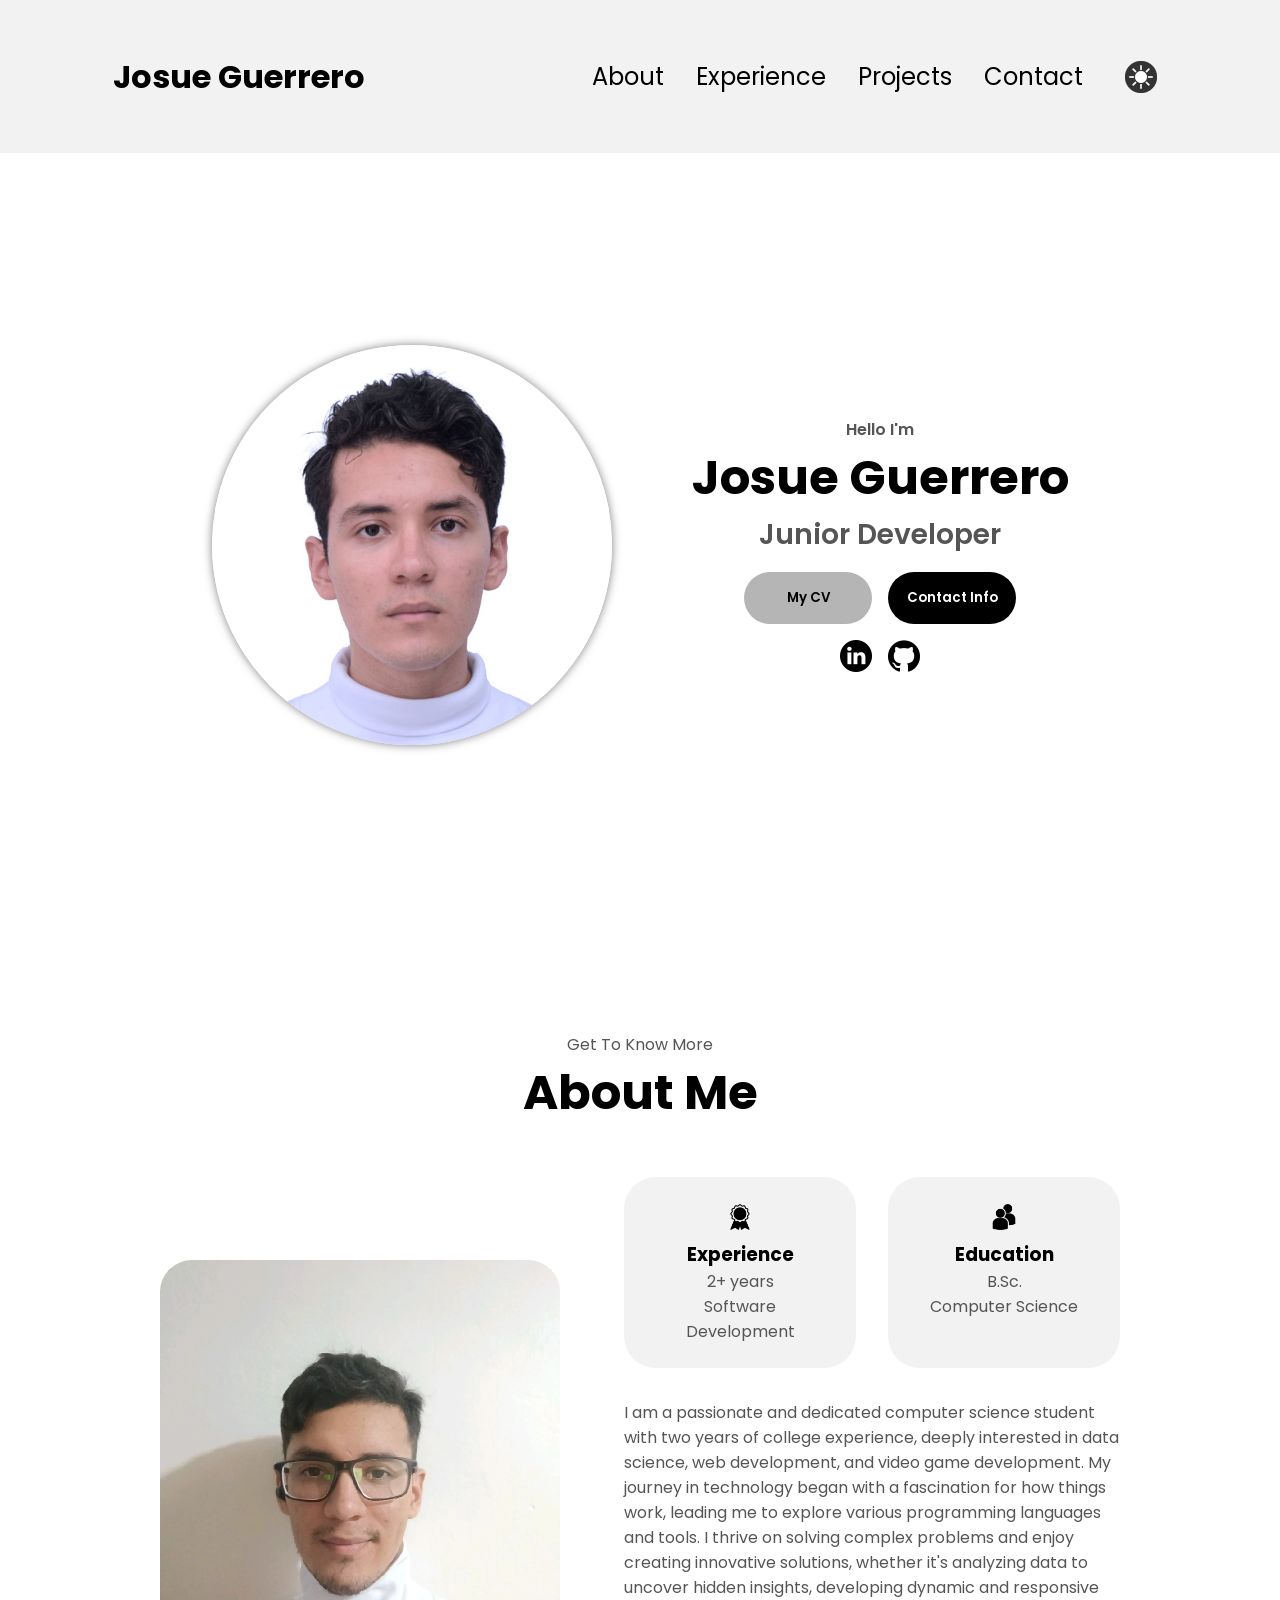
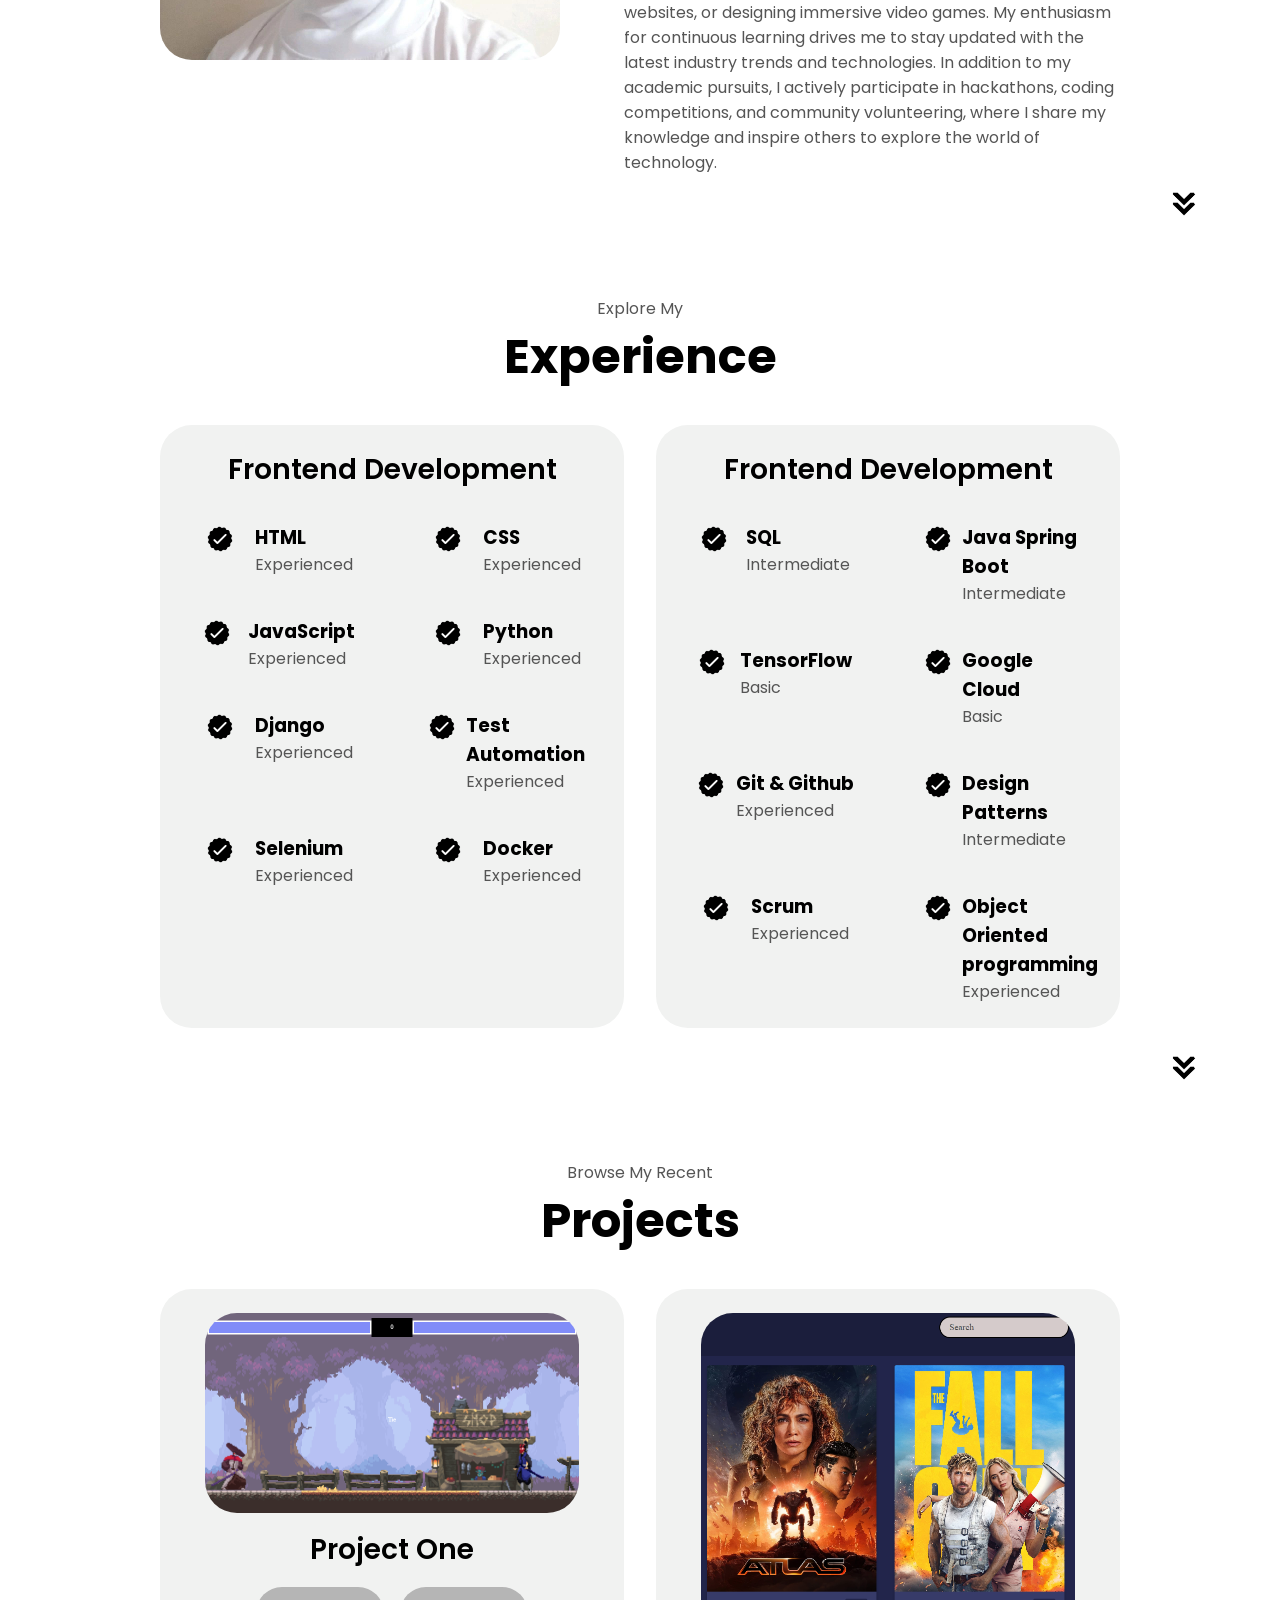
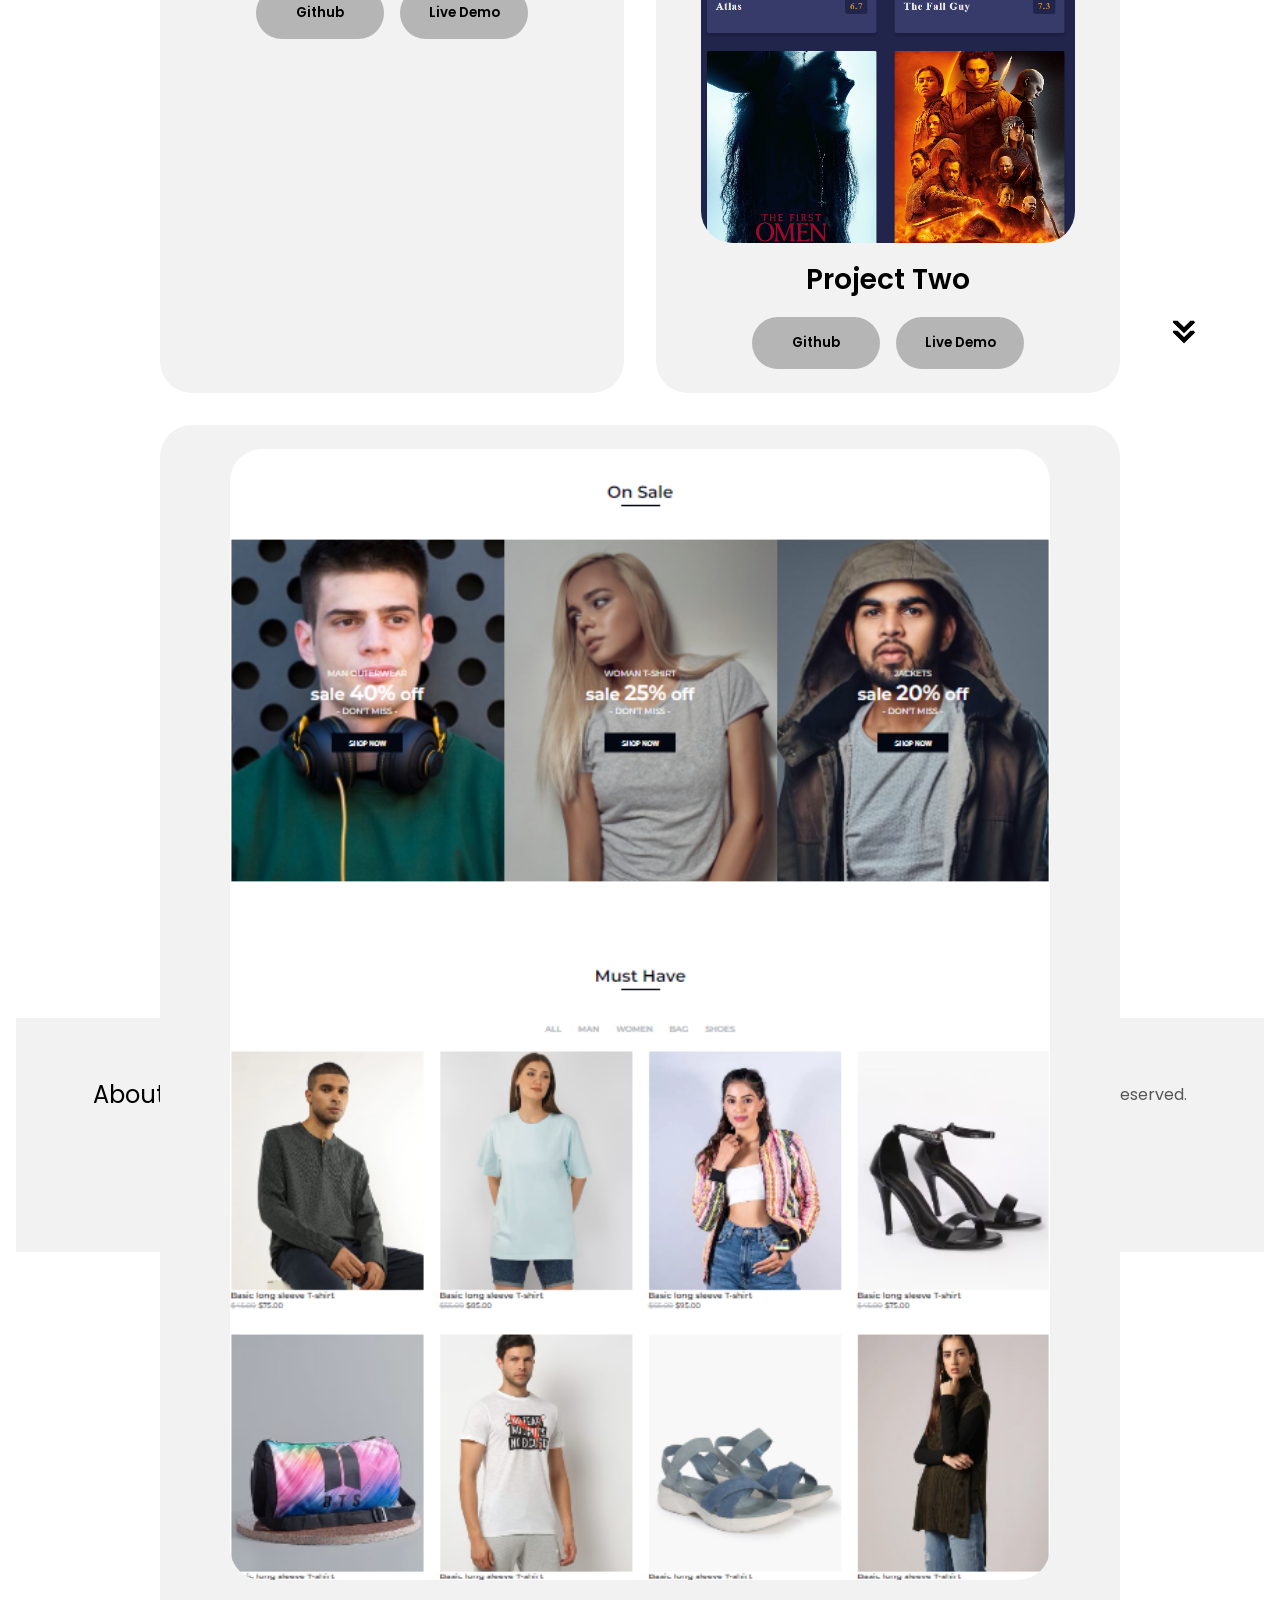
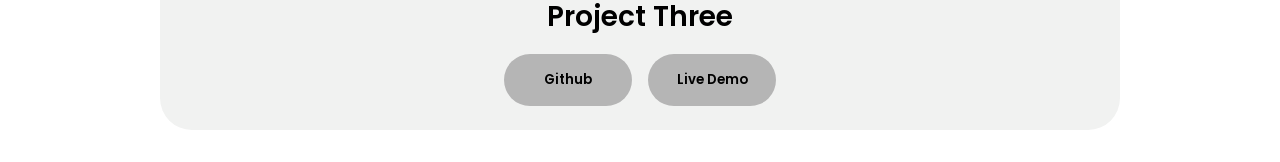
==== commit 9db8c780: "changing colors" ====
--- a/index.html
+++ b/index.html
@@ -118,7 +118,7 @@
             <div class="details-container">
               <img
                 src="./assets/education_light.png"
-                src.light="./assets/education_light.png"
+                src-light="./assets/education_light.png"
                 src-dark="./assets/education_dark.png"
                 alt="education icon"
                 class="icon"
@@ -493,7 +493,7 @@
             alt="email icon"
             class="icon contact-icon email-icon"
           />
-          <p><a href="josueadrianib@gmail.com"></a>josueadrianib@gmail.com</p>
+          <p><a href="mailto:josueadrianib@gmail.com">josueadrianib@gmail.com</a></p>
         </div>
         <div class="contact-info-container">
           <img
@@ -507,8 +507,8 @@
           <p>
             <a
               href="https://www.linkedin.com/in/josue-guerrero-murillo-ab1436252/"
-            ></a
-            >Linkedin
+            >Linkedin</a
+            >
           </p>
         </div>
       </div>
--- a/style.css
+++ b/style.css
@@ -3,7 +3,7 @@
 /* Default light mode */
 :root {
   --primary-color: white;
-  --primary-color-2: rgb(235, 240, 235);
+  --primary-color-2: rgb(241, 242, 241);
   --primary-color-3: rgb(181, 181, 181);
   --background-color: rgb(255, 255, 255);
   --secondary-color: black;
@@ -66,6 +66,14 @@
 
 /* DESKTOP NAV */
 
+#desktop-nav {
+    background-color: var(--primary-color-2);
+    /* background-color: var(--primary-color); */
+}
+
+footer {
+    background-color: var(--primary-color-2);
+}
 nav,
 .nav-links {
   display: flex;
@@ -292,14 +300,27 @@
 } */
 
 
-.btn-color-1:hover, .btn-color-2:hover{
-  background: var(--secondary-color);
-  color: var(--primary-color)
-}
+.btn-color-2:hover{
+    background: var(--secondary-color);
+    color: var(--primary-color)
+  }
+/* .btn-color-2 {
+  background: none;
+} */
+
 .btn-color-2 {
-  background: none;
-}
-
+    background-color: var(--primary-color-3);
+}
+
+.btn-color-1{
+    background: var(--secondary-color);
+    color: var(--primary-color)
+}
+
+.btn-color-1:hover {
+    background: var(--secondary-color-2);
+    color: var(--primary-color)
+}
 /* .btn-color-2:hover {
   border: var(--button-border) 0.1rem solid;
   background: var(--primary-color);
@@ -444,6 +465,15 @@
 
 .contact-info-container p {
   font-size: larger;
+  cursor: pointer;
+}
+
+.contact-info-container img {
+    cursor: pointer;
+}
+
+.contact-info-container p:hover {
+    color: var(--secondary-color);
 }
 
 .contact-icon {
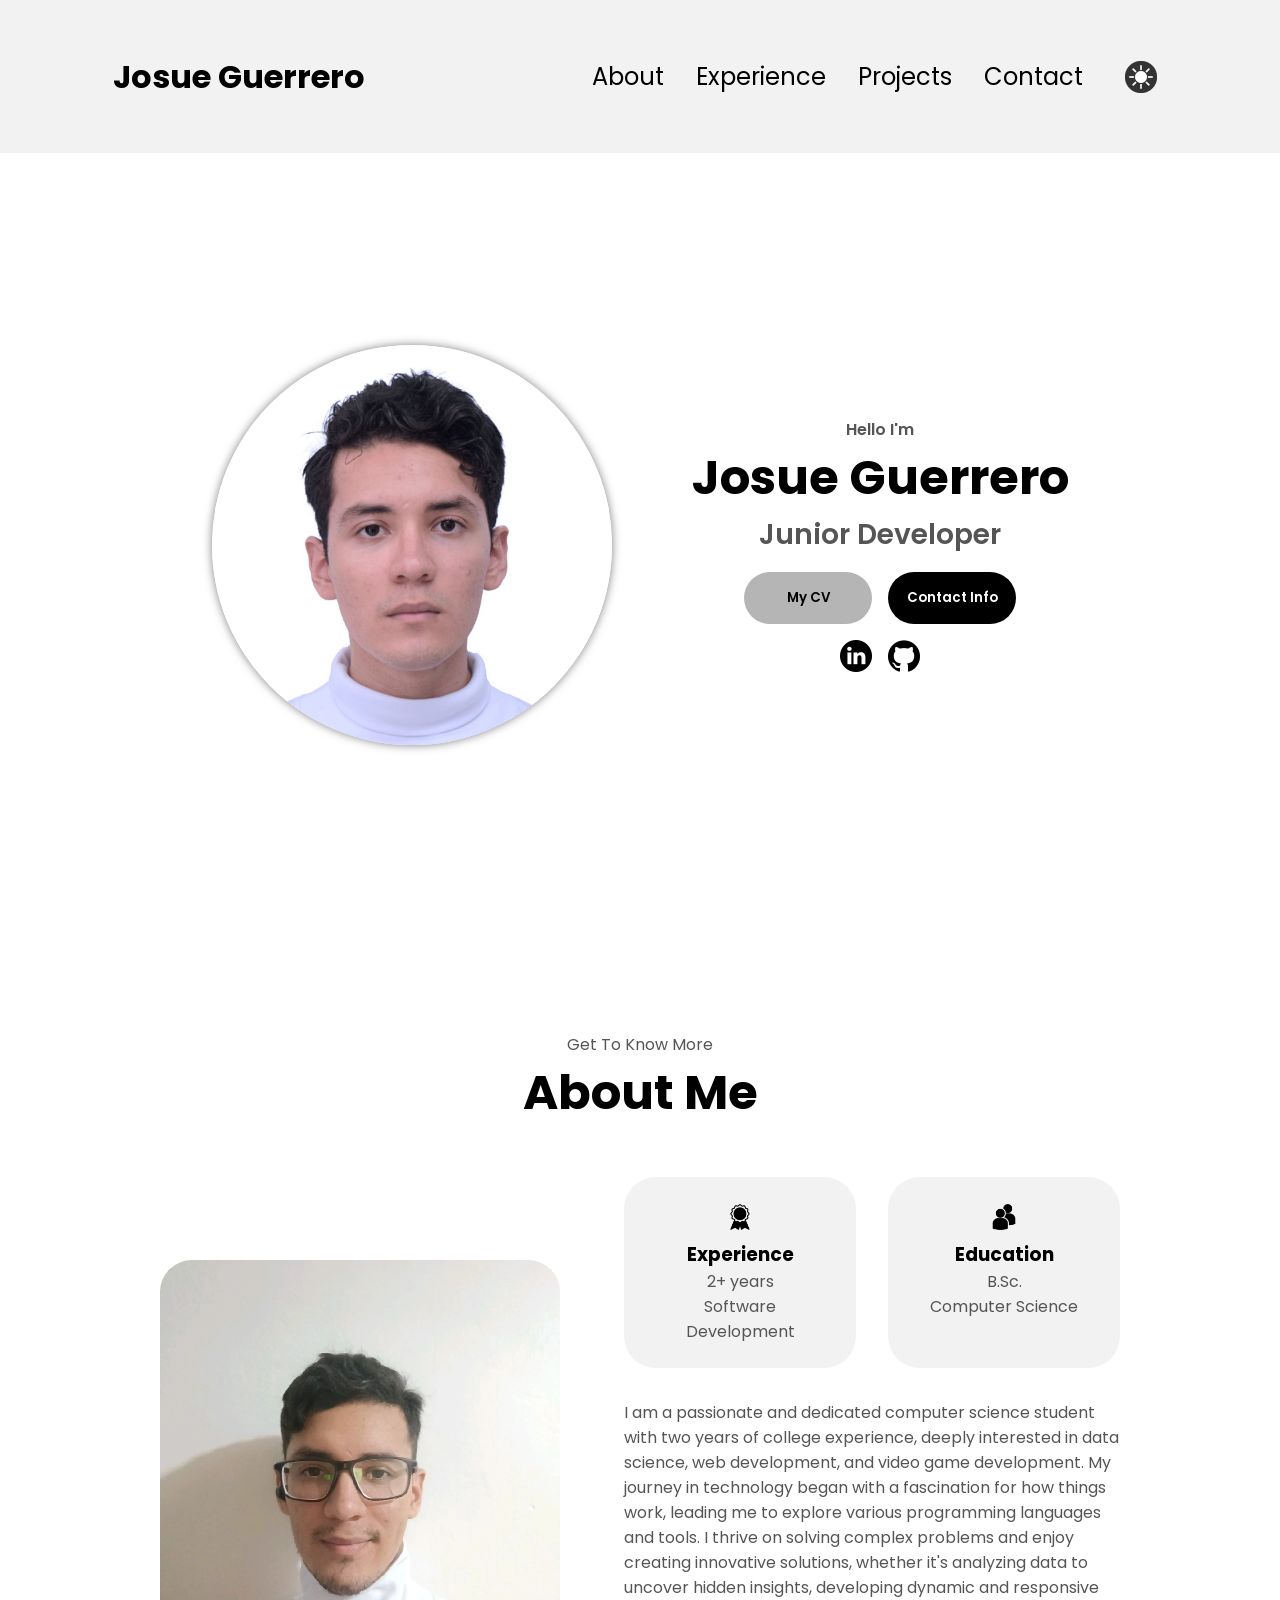
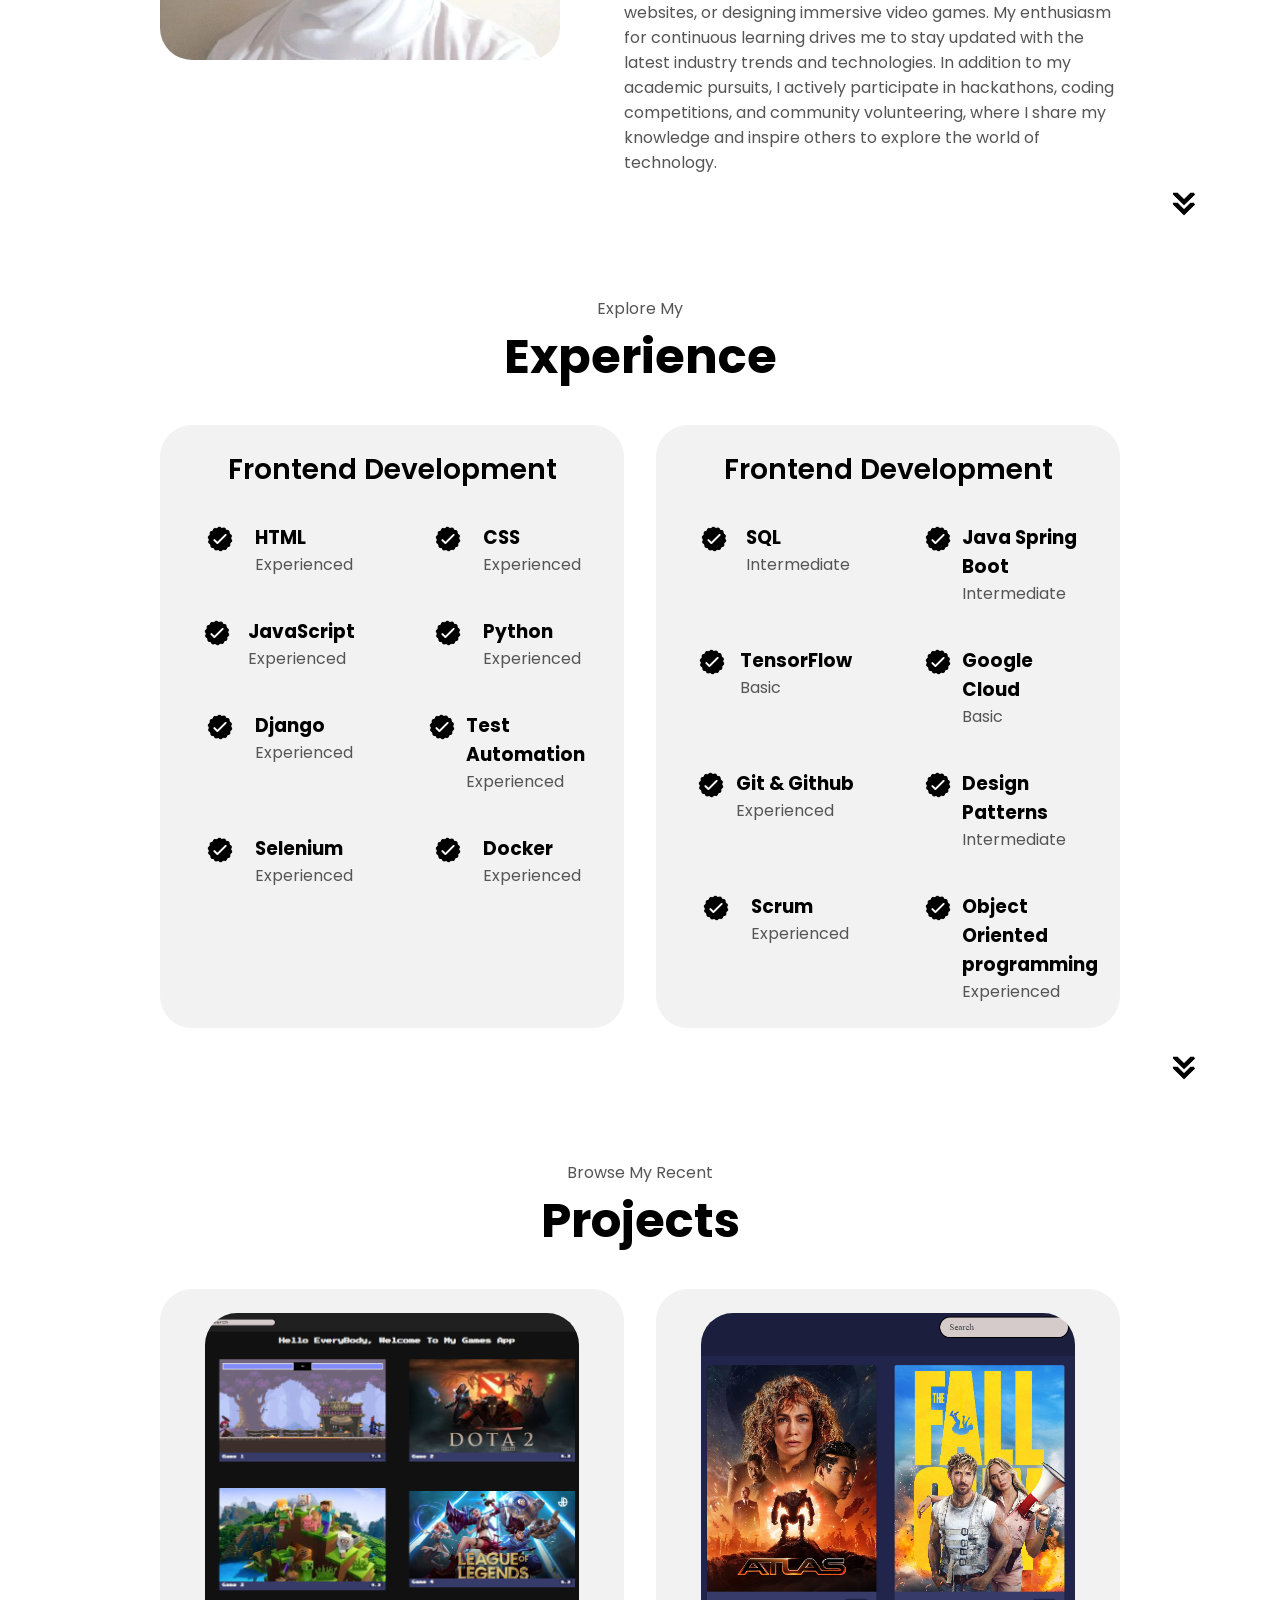
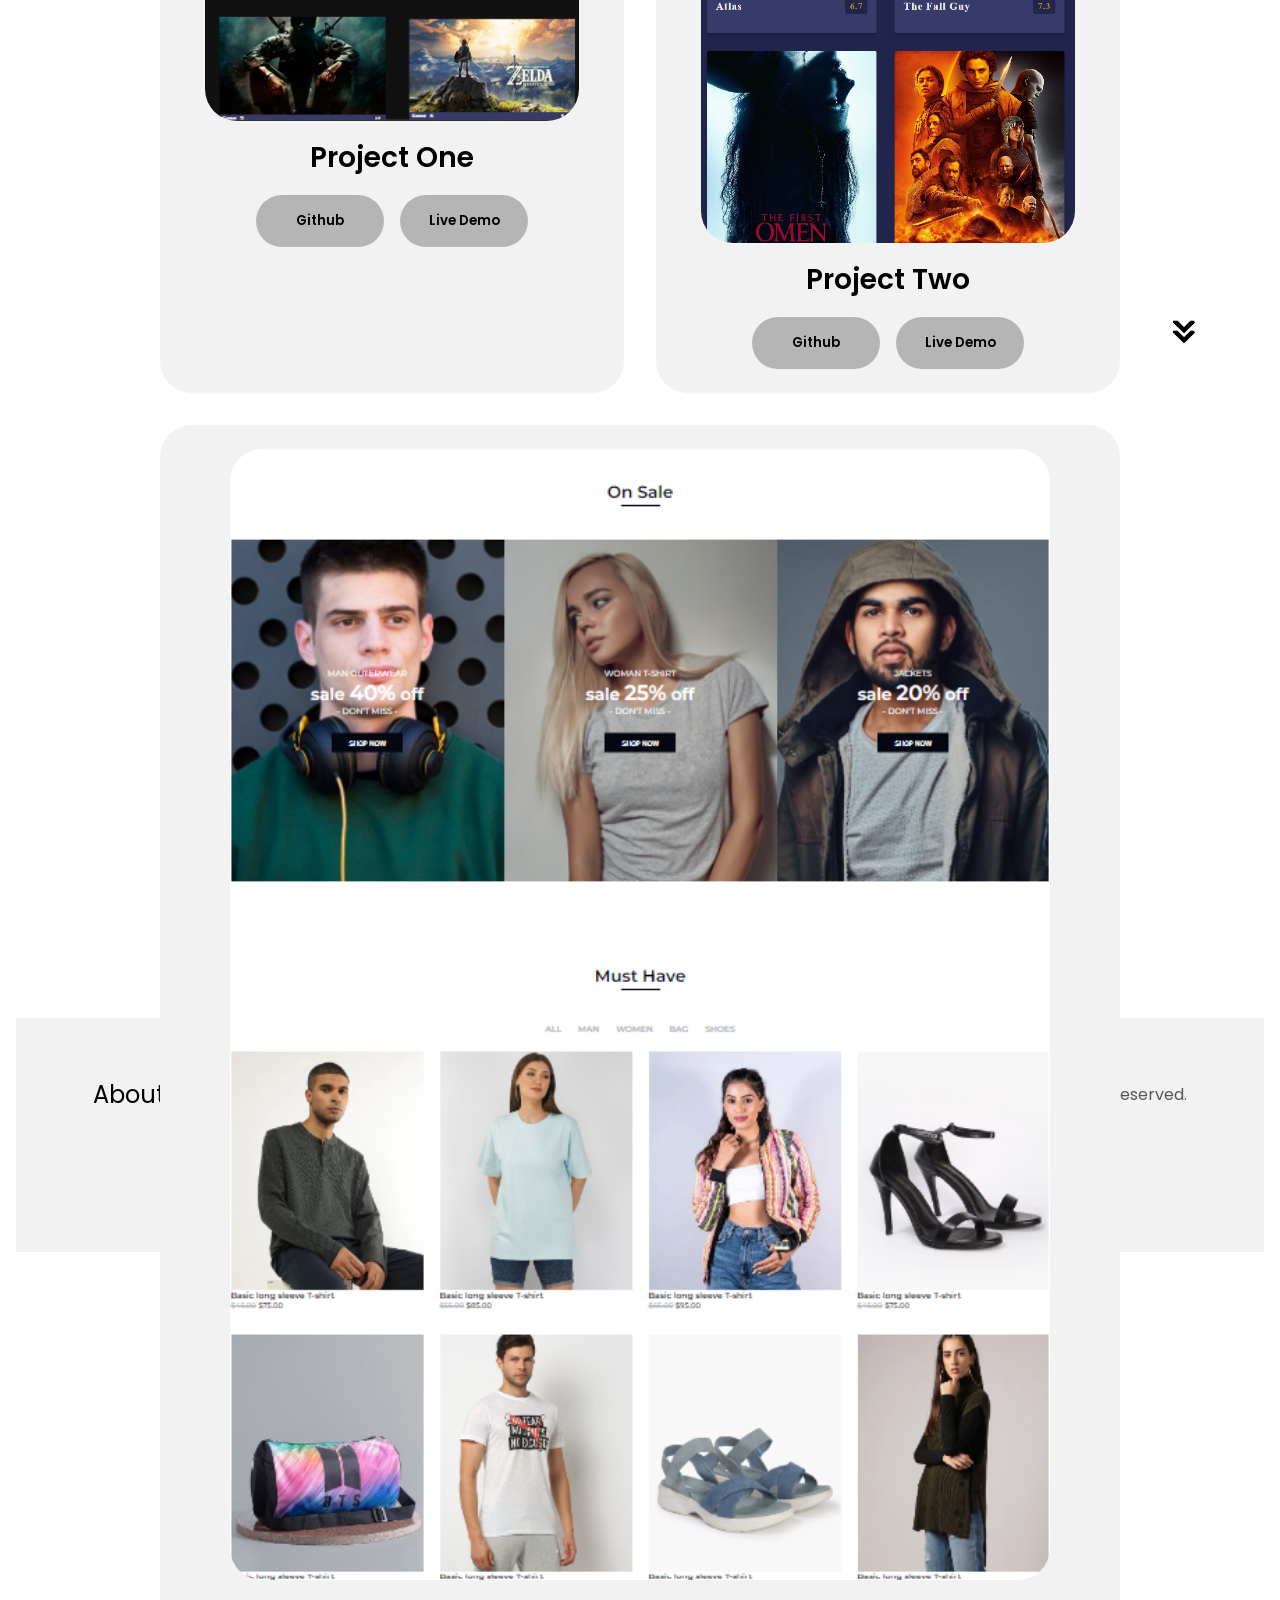
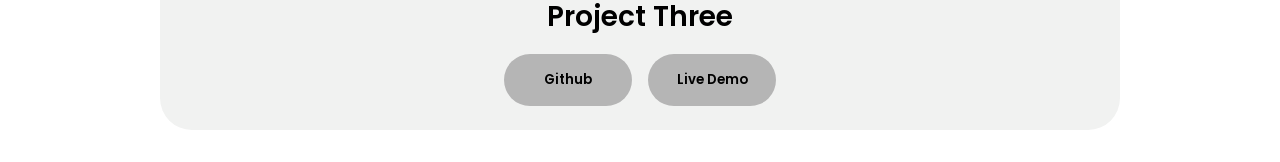
==== commit 48225251: "adding my photos" ====
--- a/index.html
+++ b/index.html
@@ -400,7 +400,7 @@
               <img
                 src="./assets/project-1.png"
                 alt="Project 1"
-                class="project-img"
+                class="project-img project-1"
               />
             </div>
             <h2 class="experience-sub-title project-title">Project One</h2>
--- a/style.css
+++ b/style.css
@@ -468,9 +468,6 @@
   cursor: pointer;
 }
 
-.contact-info-container img {
-    cursor: pointer;
-}
 
 .contact-info-container p:hover {
     color: var(--secondary-color);
@@ -492,3 +489,4 @@
 footer p {
   text-align: center;
 }
+
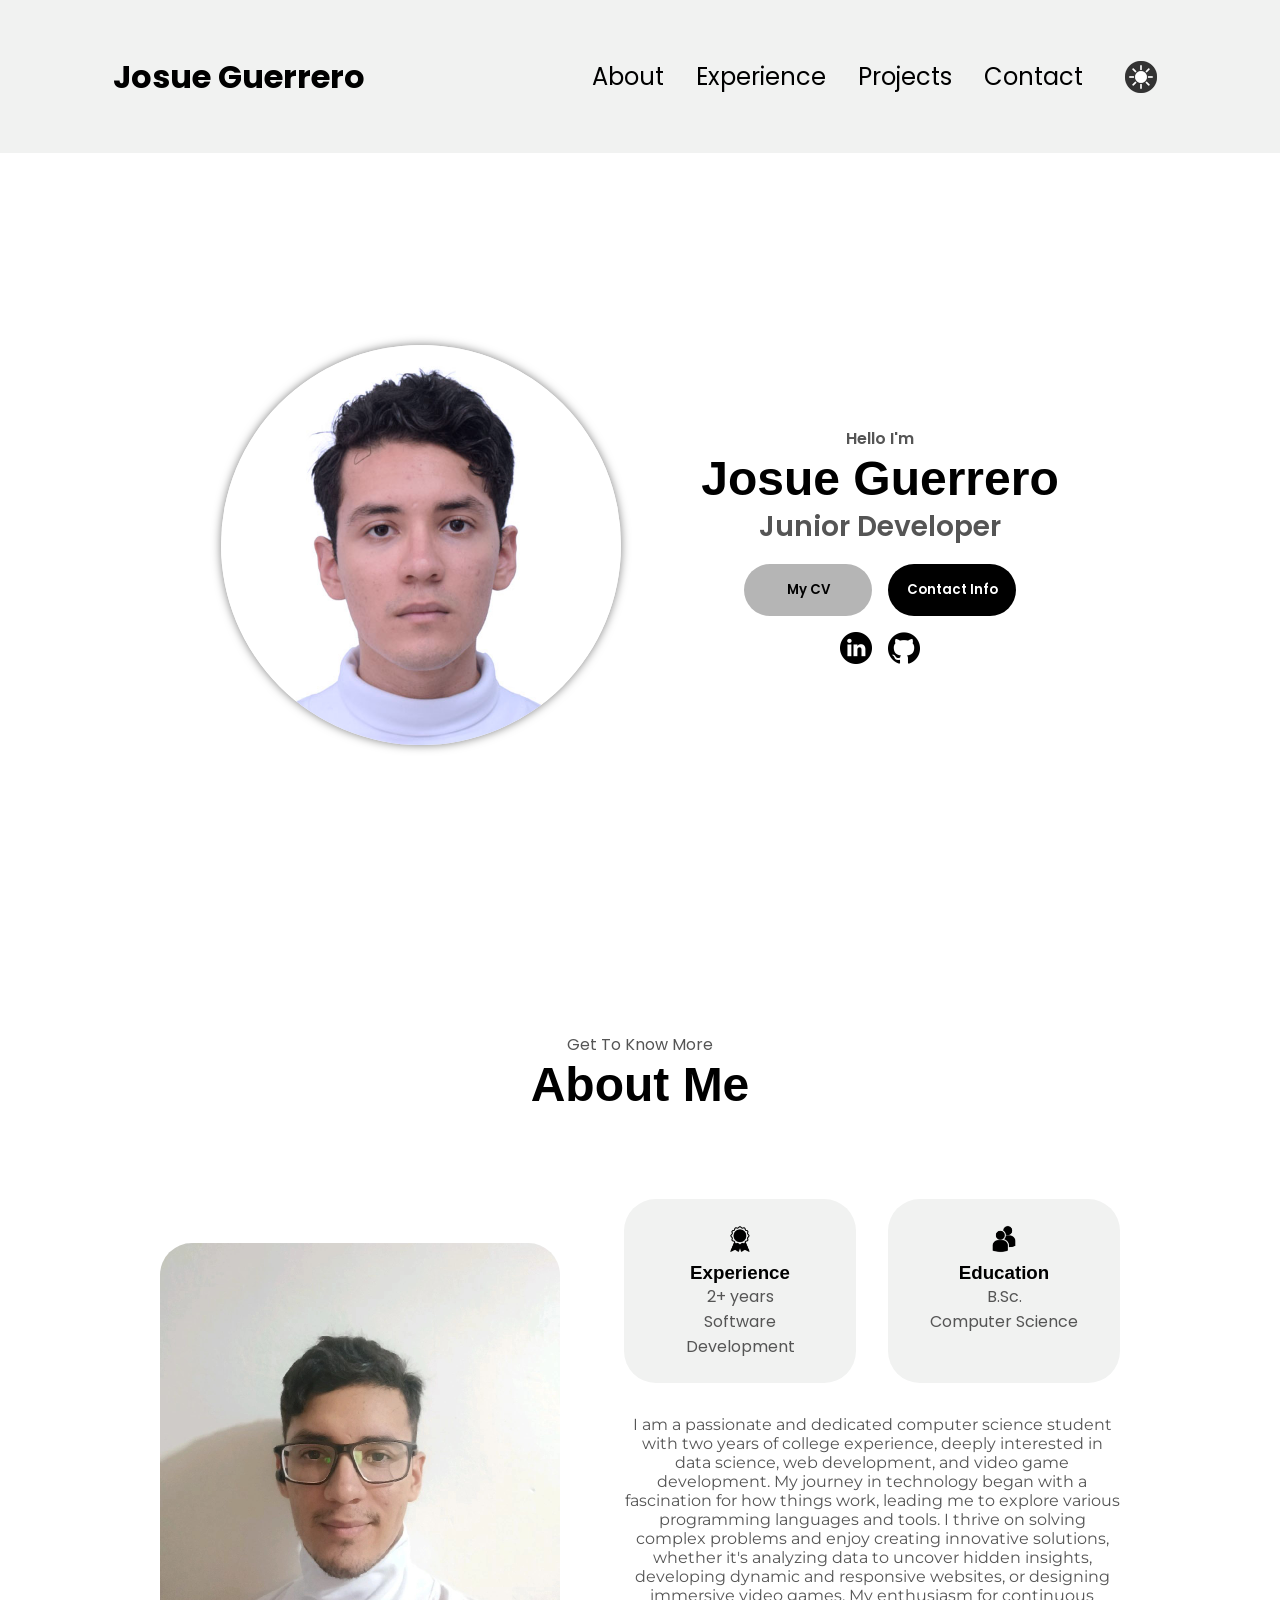
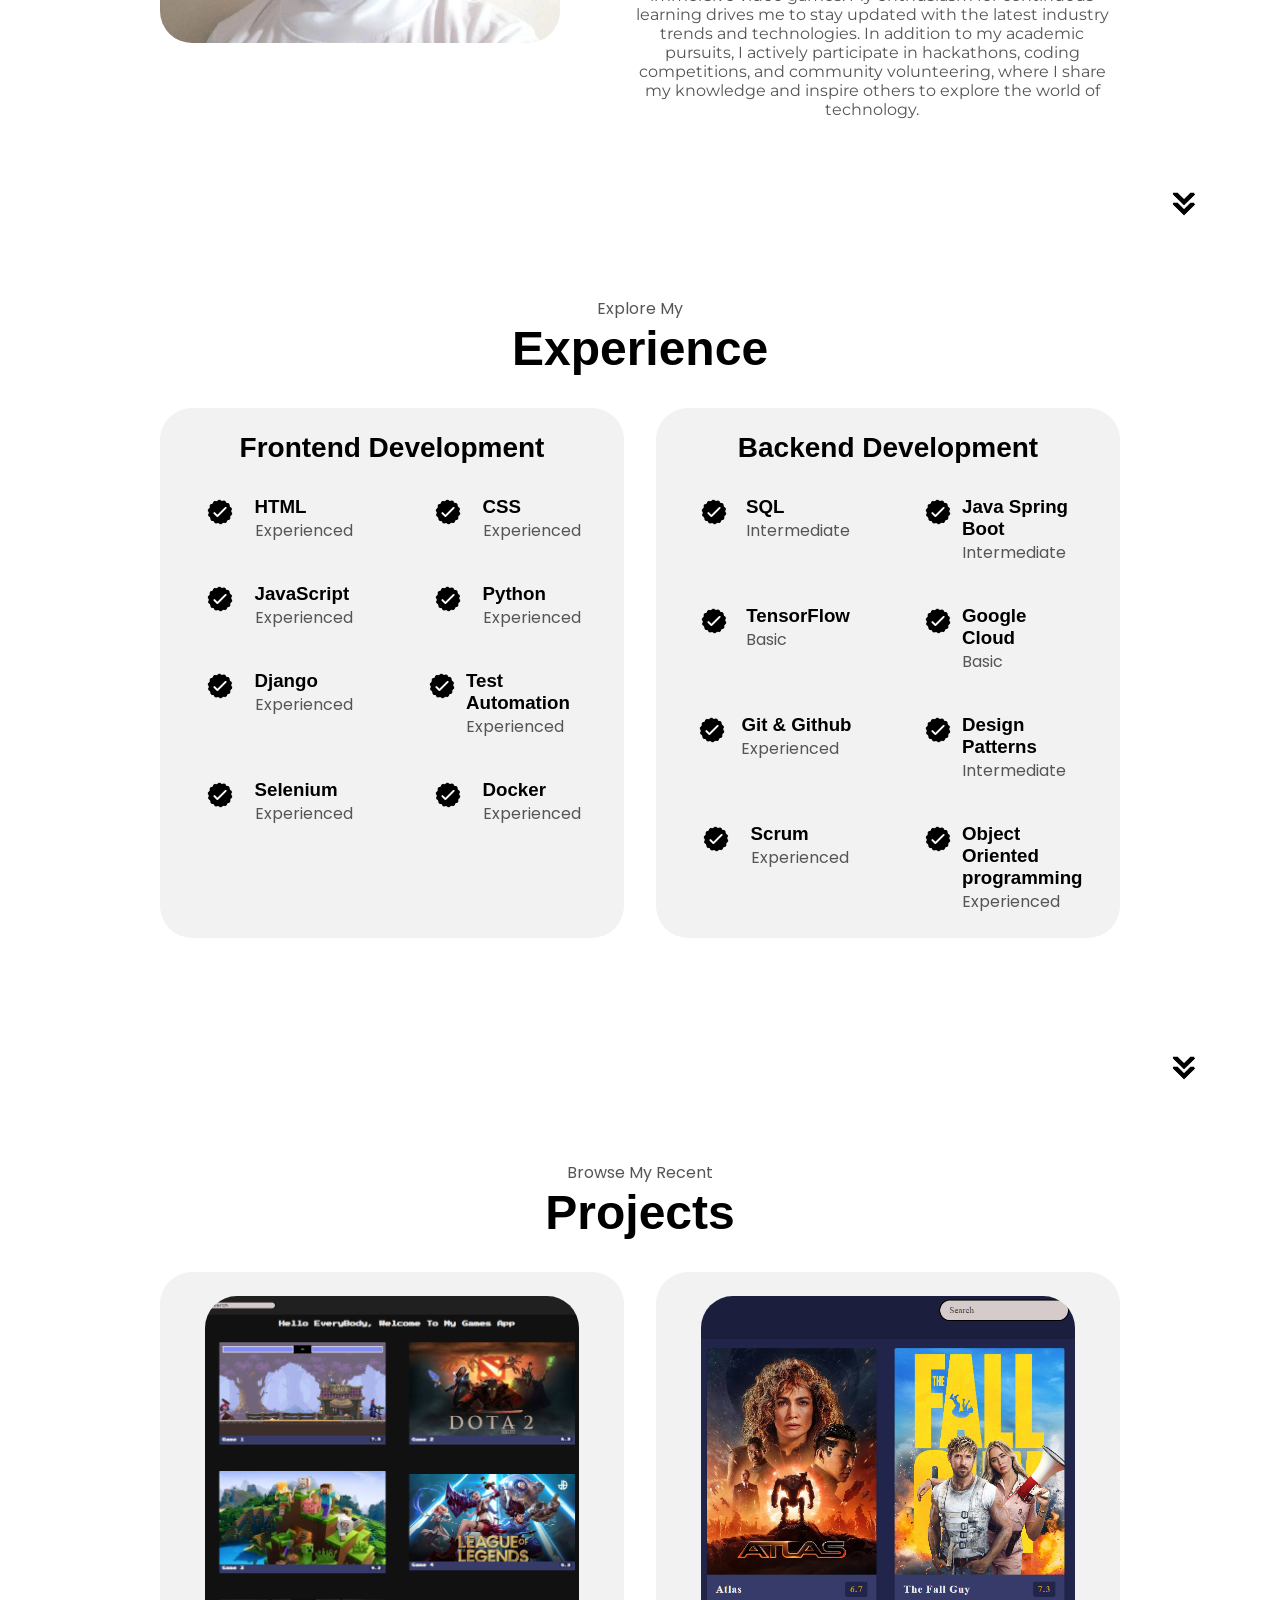
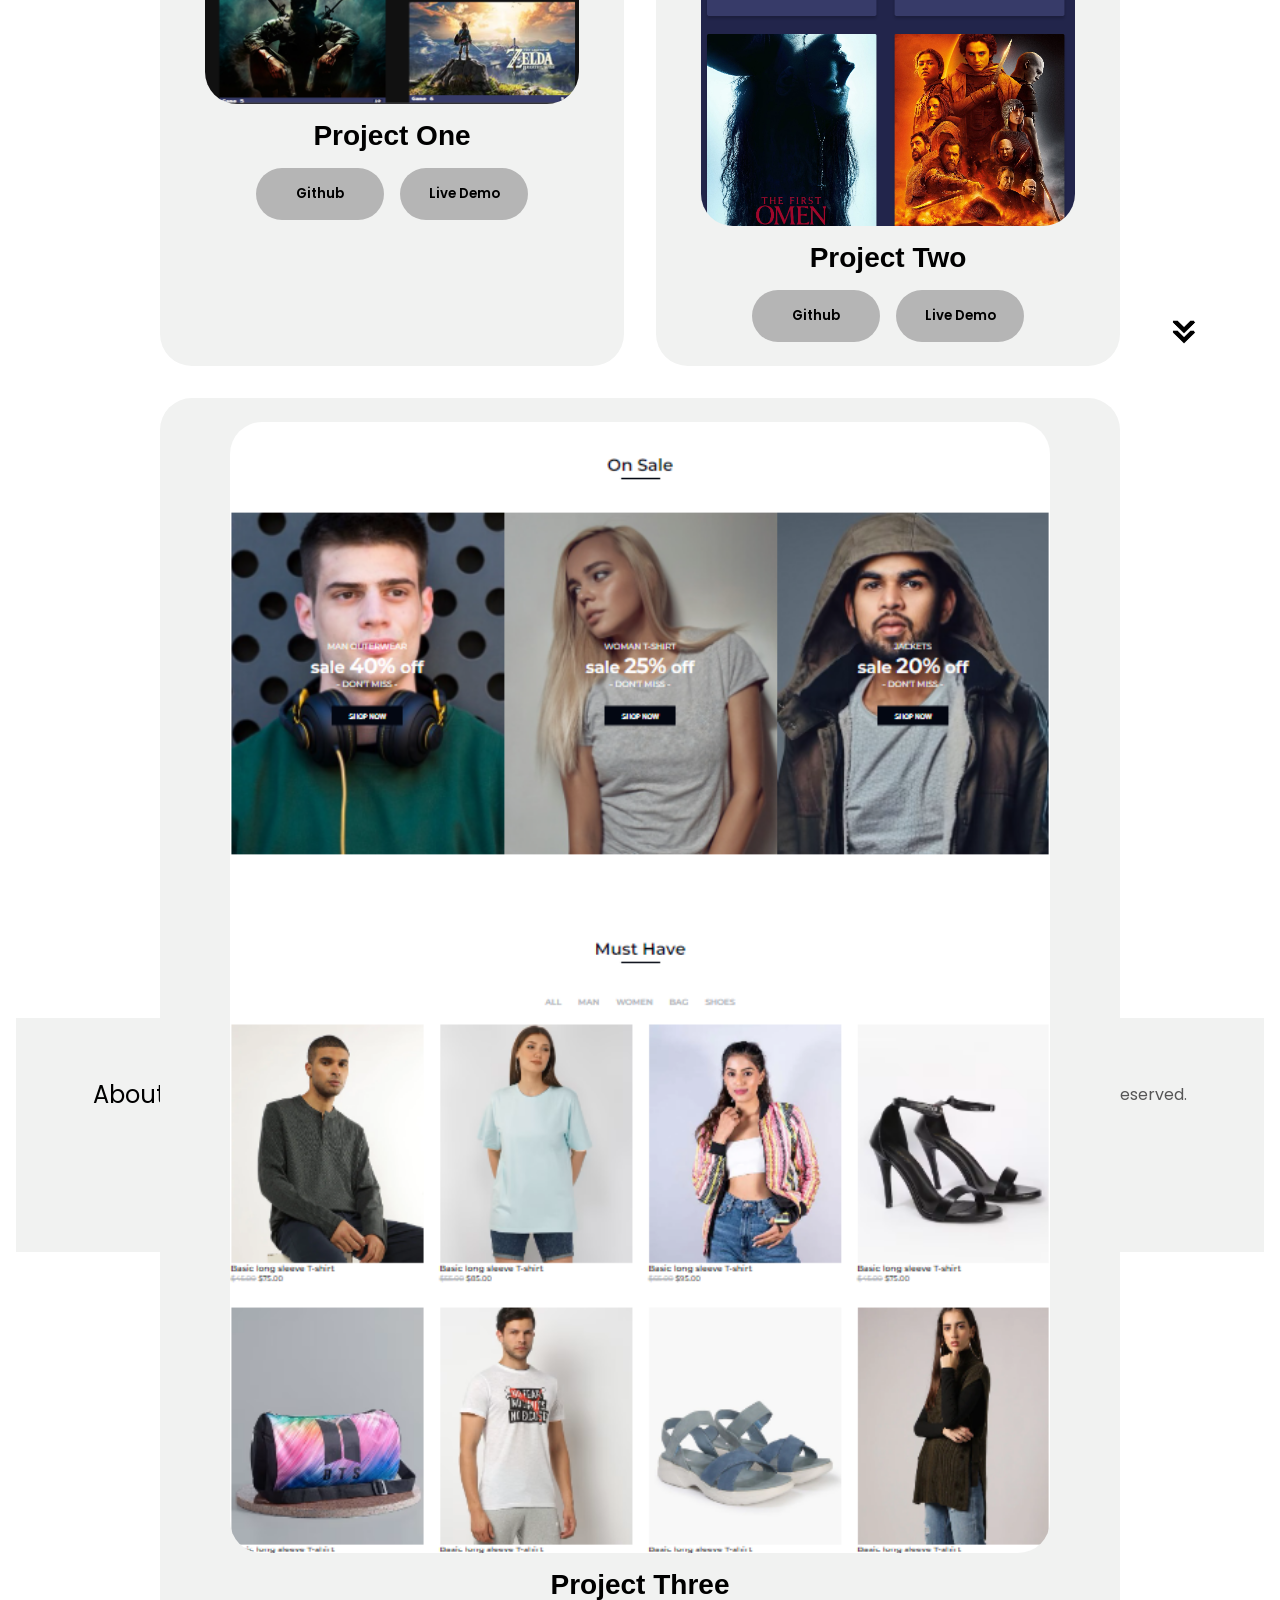
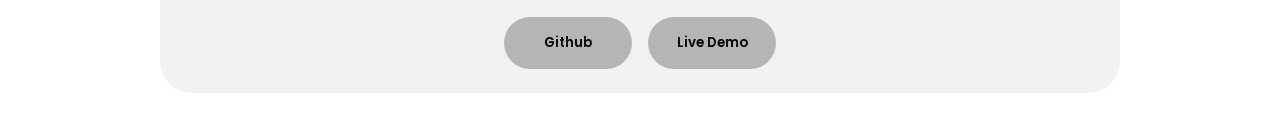
==== commit 9f6d827f: "adding Font-families" ====
--- a/index.html
+++ b/index.html
@@ -4,6 +4,7 @@
     <meta charset="UTF-8" />
     <meta http-equiv="X-UA-Compatible" content="IE=edge" />
     <meta name="viewport" content="width=device-width, initial-scale=1.0" />
+    <link href="https://fonts.googleapis.com/css2?family=Montserrat:wght@700&display=swap" rel="stylesheet">
     <link rel="stylesheet" href="style.css" />
     <link rel="stylesheet" href="mediaqueries.css" />
     <title>Josue's Portfolio</title>
@@ -271,7 +272,7 @@
             </div>
           </div>
           <div class="details-container">
-            <h2 class="experience-sub-title">Frontend Development</h2>
+            <h2 class="experience-sub-title">Backend Development</h2>
             <div class="article-container">
               <article>
                 <img
--- a/style.css
+++ b/style.css
@@ -490,3 +490,21 @@
   text-align: center;
 }
 
+h1, h2, h3 {
+  font-family: 'Open Sans', sans-serif;
+}
+  
+.text-container {
+  text-align: center;
+  font-family: 'Montserrat', sans-serif;
+}
+
+/* h1 {
+  font-family: 'Oswald', sans-serif;
+}
+h2 {
+  font-family: 'Raleway', sans-serif;
+}
+h3 {
+  font-family: 'Lobster';
+} */
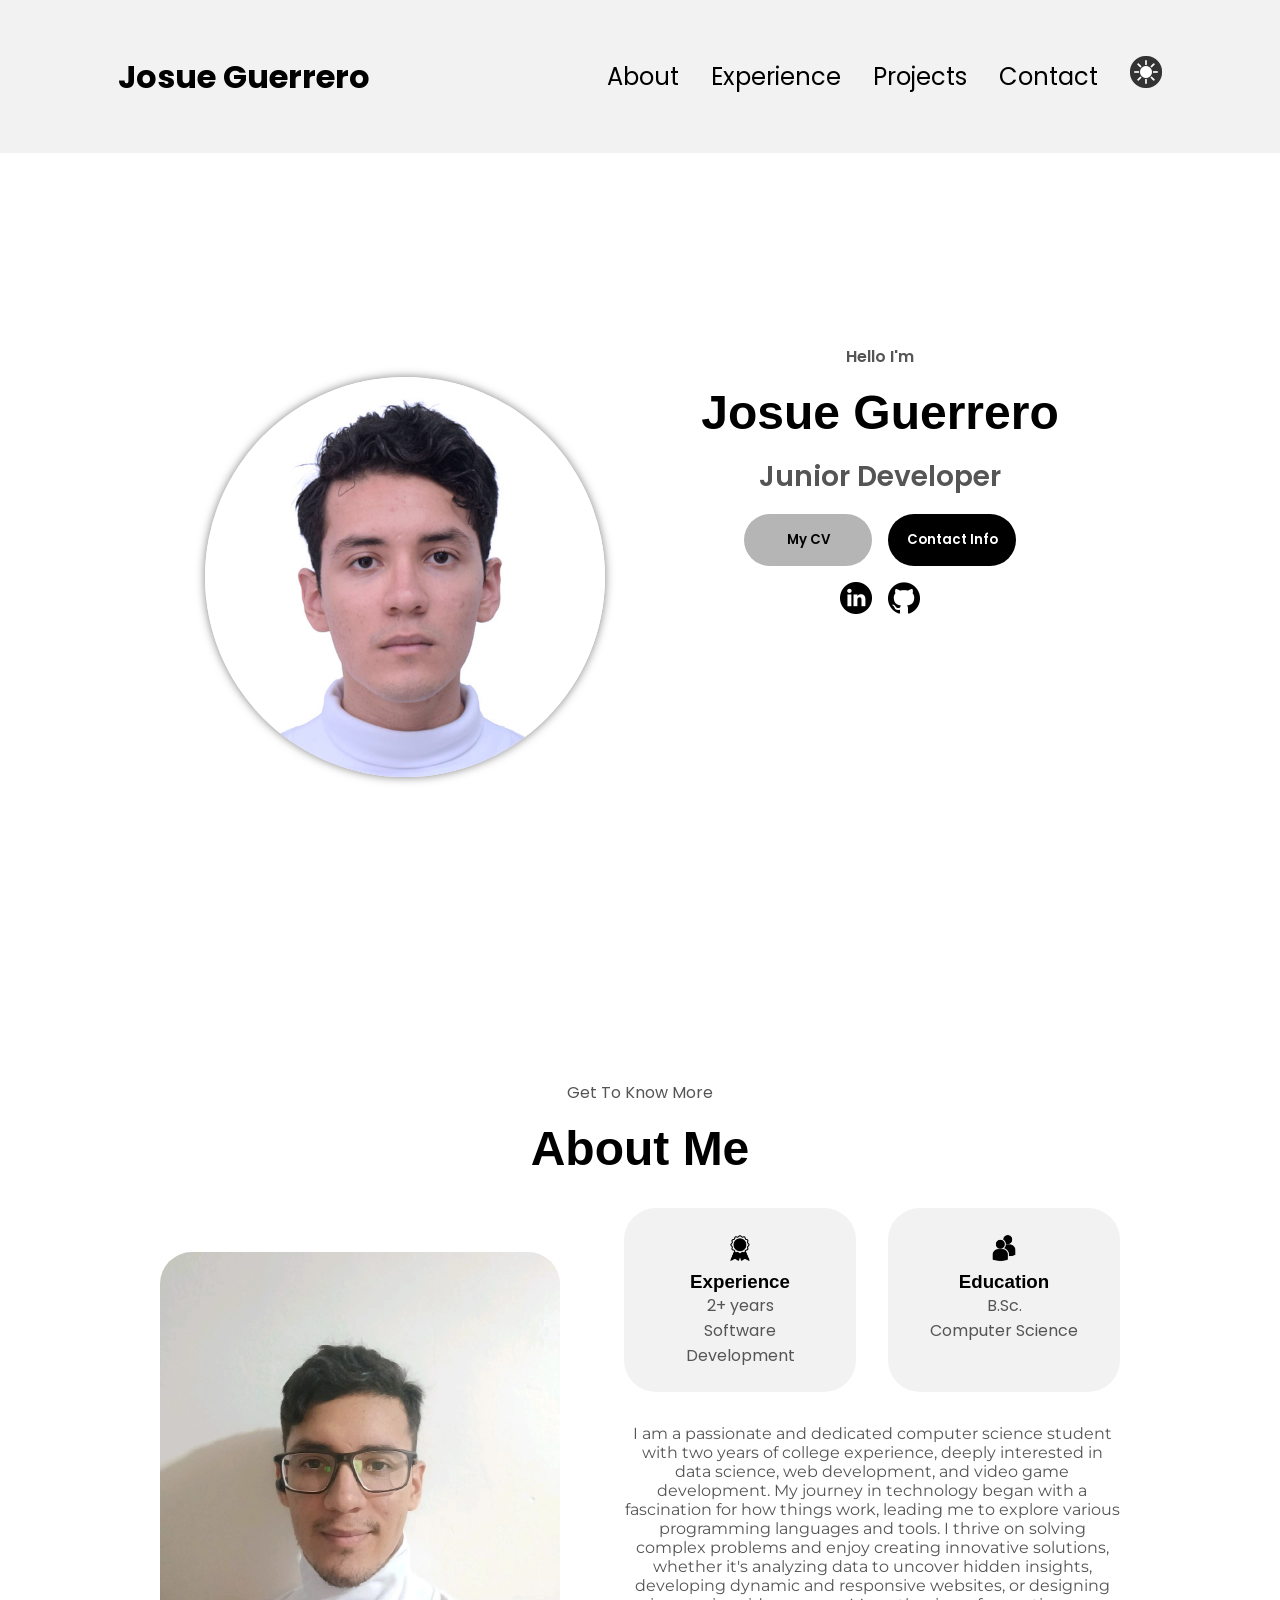
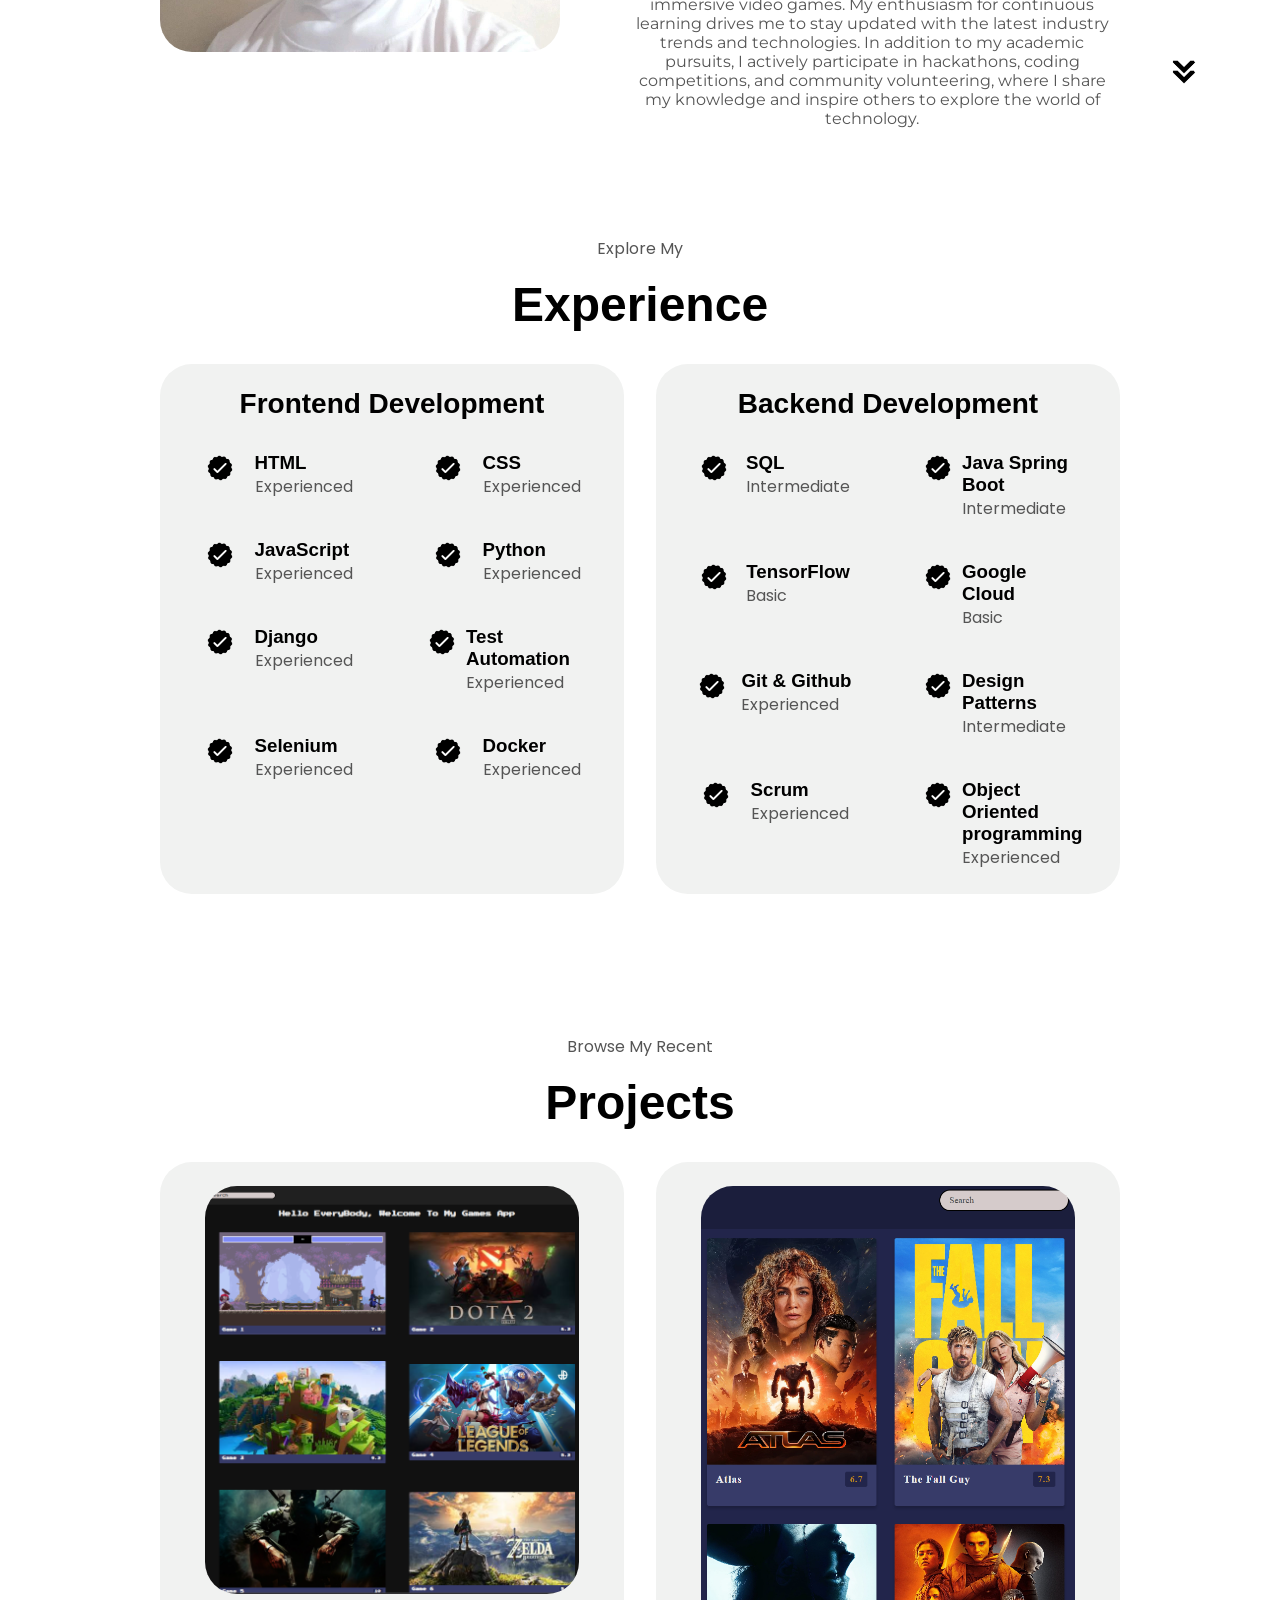
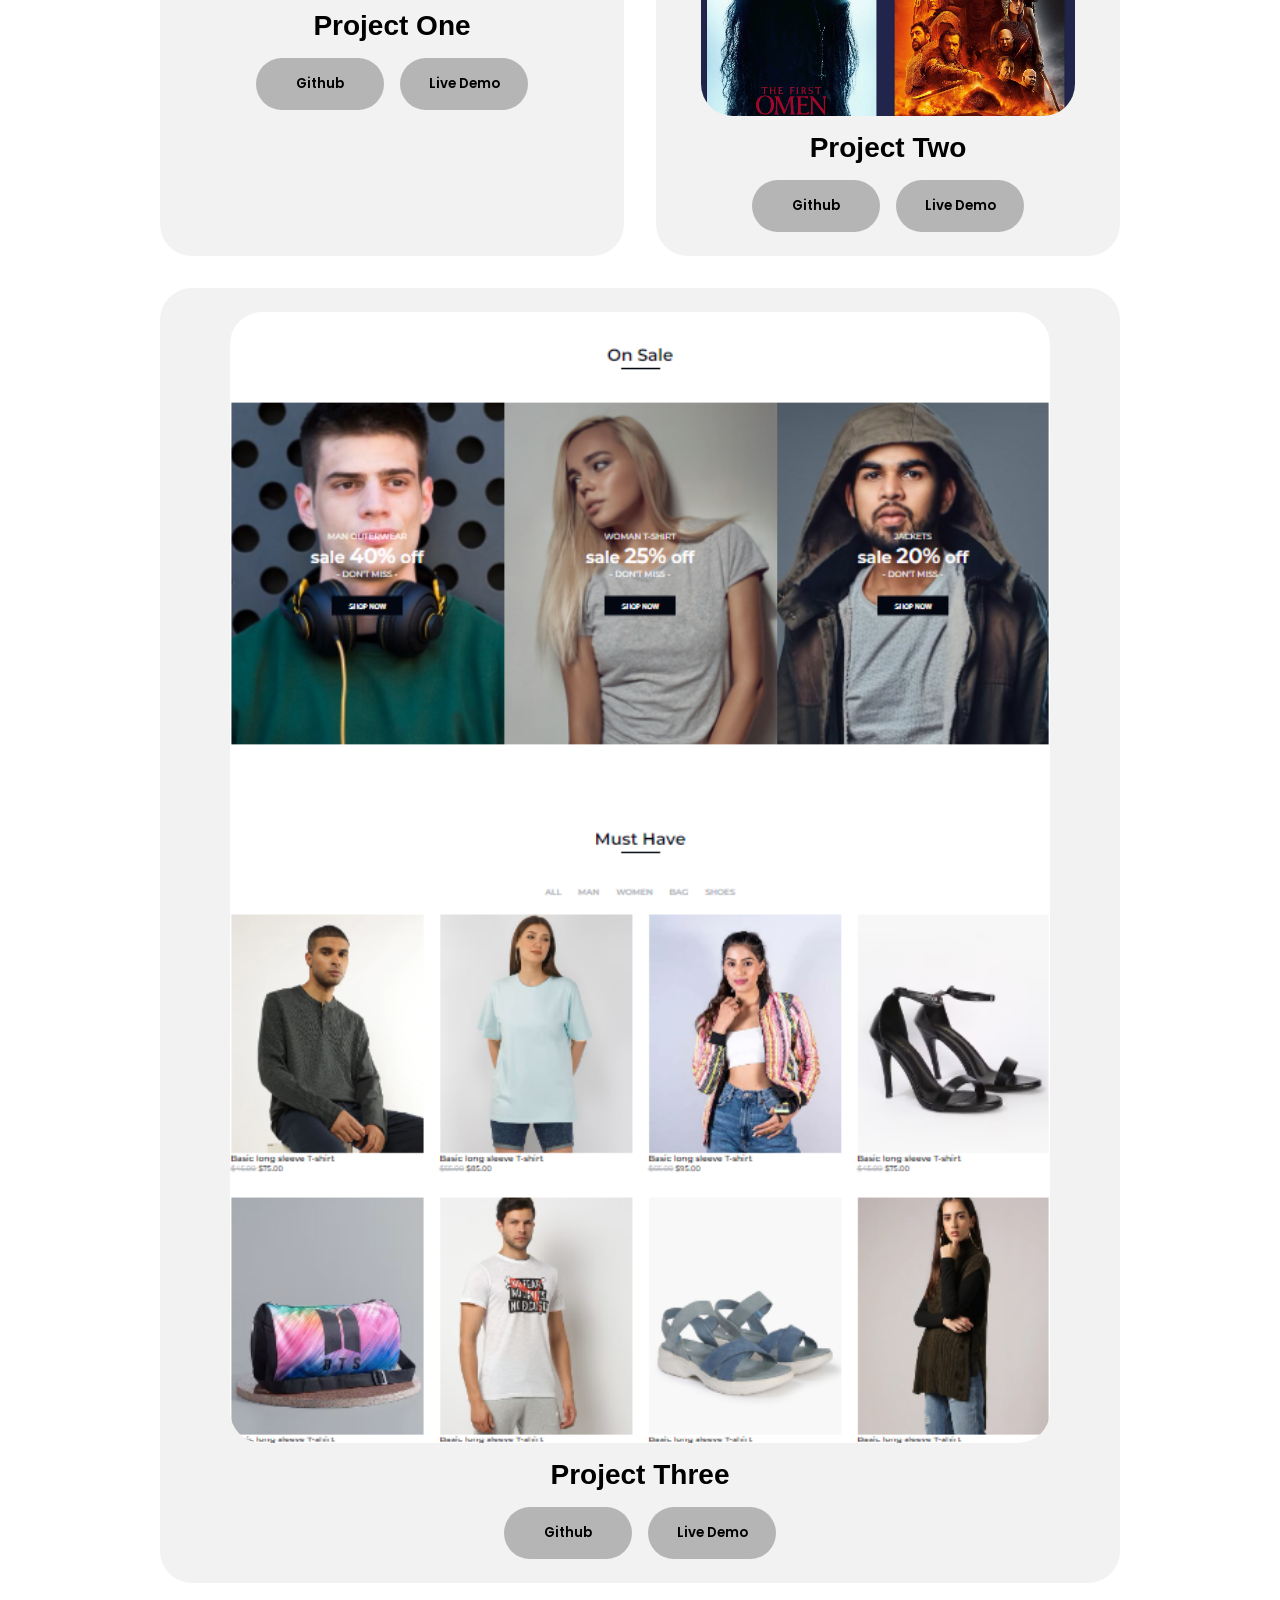
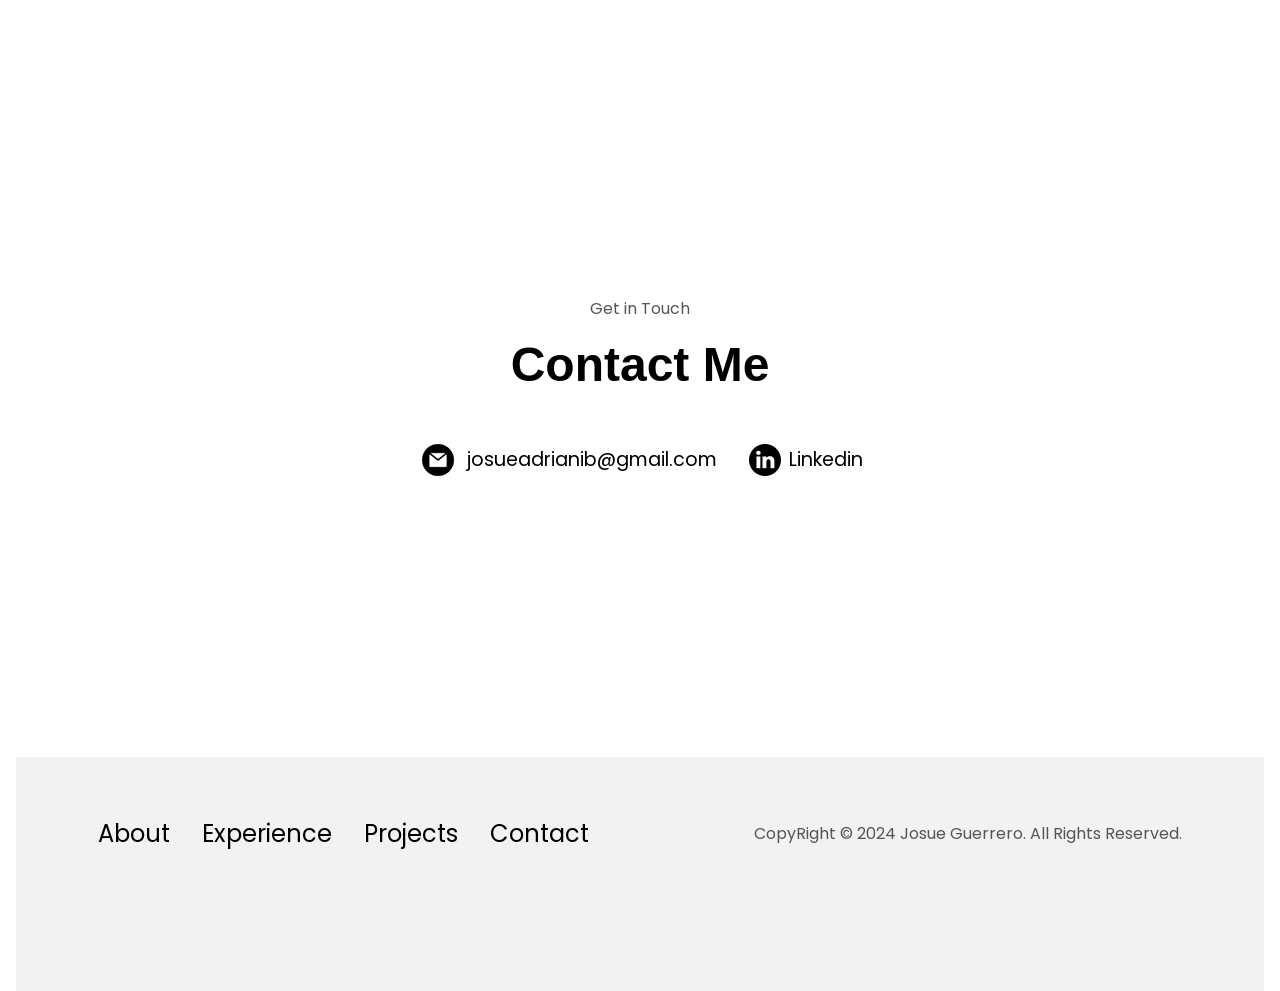
==== commit ccf33e14: "Features" ====
--- a/index.html
+++ b/index.html
@@ -27,7 +27,7 @@
               src-dark="./assets/theme_dark.png"
               alt="color them icon"
             />
-          </li>
+          </li> 
         </ul>
       </div>
     </nav>
--- a/style.css
+++ b/style.css
@@ -40,6 +40,7 @@
 h3 {
   color: var(--secondary-color);
 }
+
 Body {
   font-family: "Poppins", sans-serif;
   background-color: var(--background-color);
@@ -74,6 +75,7 @@
 footer {
     background-color: var(--primary-color-2);
 }
+
 nav,
 .nav-links {
   display: flex;
@@ -87,9 +89,9 @@
 
 nav li:last-child {
   width: max-content;
-  display: flex;
+  /* display: flex; */
   margin: auto;
-  padding: 10px;
+  /* padding: 10px; */
 }
 
 .nav-links {
@@ -203,8 +205,10 @@
 /*sections*/
 section {
   padding-top: 4vh;
-  height: 96vh;
-  margin: 0 10rem;
+  /* height 96vh es el codigo original */
+  /* height: 96vh;  */
+  height: 100%;
+  margin: 3.5rem 10rem;
   box-sizing: border-box;
   min-height: fit-content;
 }
@@ -215,21 +219,30 @@
 
 #profile {
   display: flex;
+  margin: 2rem;
   justify-content: center;
   gap: 5rem;
-  height: 80vh;
+  position:relative;
+  /* orignal version */
+  /* height: 80vh; */
+  height: 80%;
+
 }
 
 .section__pic-container {
   display: flex;
+  /* height: 400px;
+  width: 400px; */
   height: 400px;
   width: 400px;
   margin: auto 0;
 }
 
 .section__text {
+    height: 70%;
   align-self: center;
   text-align: center;
+  margin: 1rem;
 }
 
 .section__text p {
@@ -238,11 +251,13 @@
 
 .section__text__p1 {
   text-align: center;
+  margin: 1rem
 }
 
 .section__text__p2 {
   font-size: 1.75rem;
-  margin-bottom: 1rem;
+  /* margin-bottom: 1rem; */
+  margin: 1rem
 }
 
 .title {
@@ -332,23 +347,29 @@
 
 #about {
   position: relative;
-}
+  /* margin: 1rem */
+}
+
 
 .about-containers {
   gap: 2rem;
   margin-bottom: 2rem;
   margin-top: 2rem;
-}
-
-.about-details-container {
-  justify-content: center;
-  flex-direction: column;
+  display: flex;
 }
 
 .about-containers,
 .about-details-container {
   display: flex;
 }
+
+.about-details-container {
+  display: flex;
+  justify-content: center;
+  flex-direction: column;
+}
+
+
 
 .about-pic {
   border-radius: 2rem;
@@ -375,9 +396,9 @@
   height: 80%;
 }
 
-#experience {
+/* #experience {
   position: relative;
-}
+} */
 
 .experience-sub-title {
   color: var(--secondary-color);
@@ -412,9 +433,9 @@
   cursor: default;
 }
 
-#projects {
+/* #projects {
   position: relative;
-}
+} */
 
 .color-container {
   border-color: var(--container-border);
--- a/mediaqueries.css
+++ b/mediaqueries.css
@@ -1,4 +1,5 @@
 /* this code allows us to hide the desktop nav when the screen has a width lower than 1200px*/ 
+
 @media screen and (max-width: 1400px) {
     #profile {
         height: 83vh;
@@ -7,8 +8,13 @@
     .about-containers {
         flex-wrap: wrap;
     }
+
+    #about {
+        flex-wrap: wrap;
+    }
 }
-@media screen and (max-width: 1200px) {
+
+@media screen and (max-width: 1200px)  {
     #desktop-nav{
         display: none;
     }
@@ -46,6 +52,48 @@
     }
 }
 
+
+/* @media screen and (max-width: 1200px) {
+    #desktop-nav{
+        display: none;
+    }
+    #hamburger-nav{
+        display: flex;
+
+    }
+    #experience, .experience-details-container {
+        margin-top:2rem;
+    }
+    #profile, .section-container {
+        display: block;
+    }
+
+    .arrow {
+        display: none;
+    }
+
+    section, .section-container {
+        height: fit-content;
+    }
+
+    section {
+        margin:0 5%;
+
+    }
+
+    .section__pic-container {
+        width: 275px;
+        height: 275px;
+        margin: 0 auto 2rem;
+    }
+    .about-containers {
+        margin-top: 0;
+    }
+}
+ */
+
+
+
 @media screen and (max-width: 600px) {
     #contact, footer{
         height: 40vh;
@@ -66,6 +114,7 @@
 
     .about-containers, .contact-info-upper-container, .btn-container {
         flex-wrap: wrap;
+        
     }
 
     .contact-info-container {
@@ -110,4 +159,4 @@
         
     }
 
-}+}
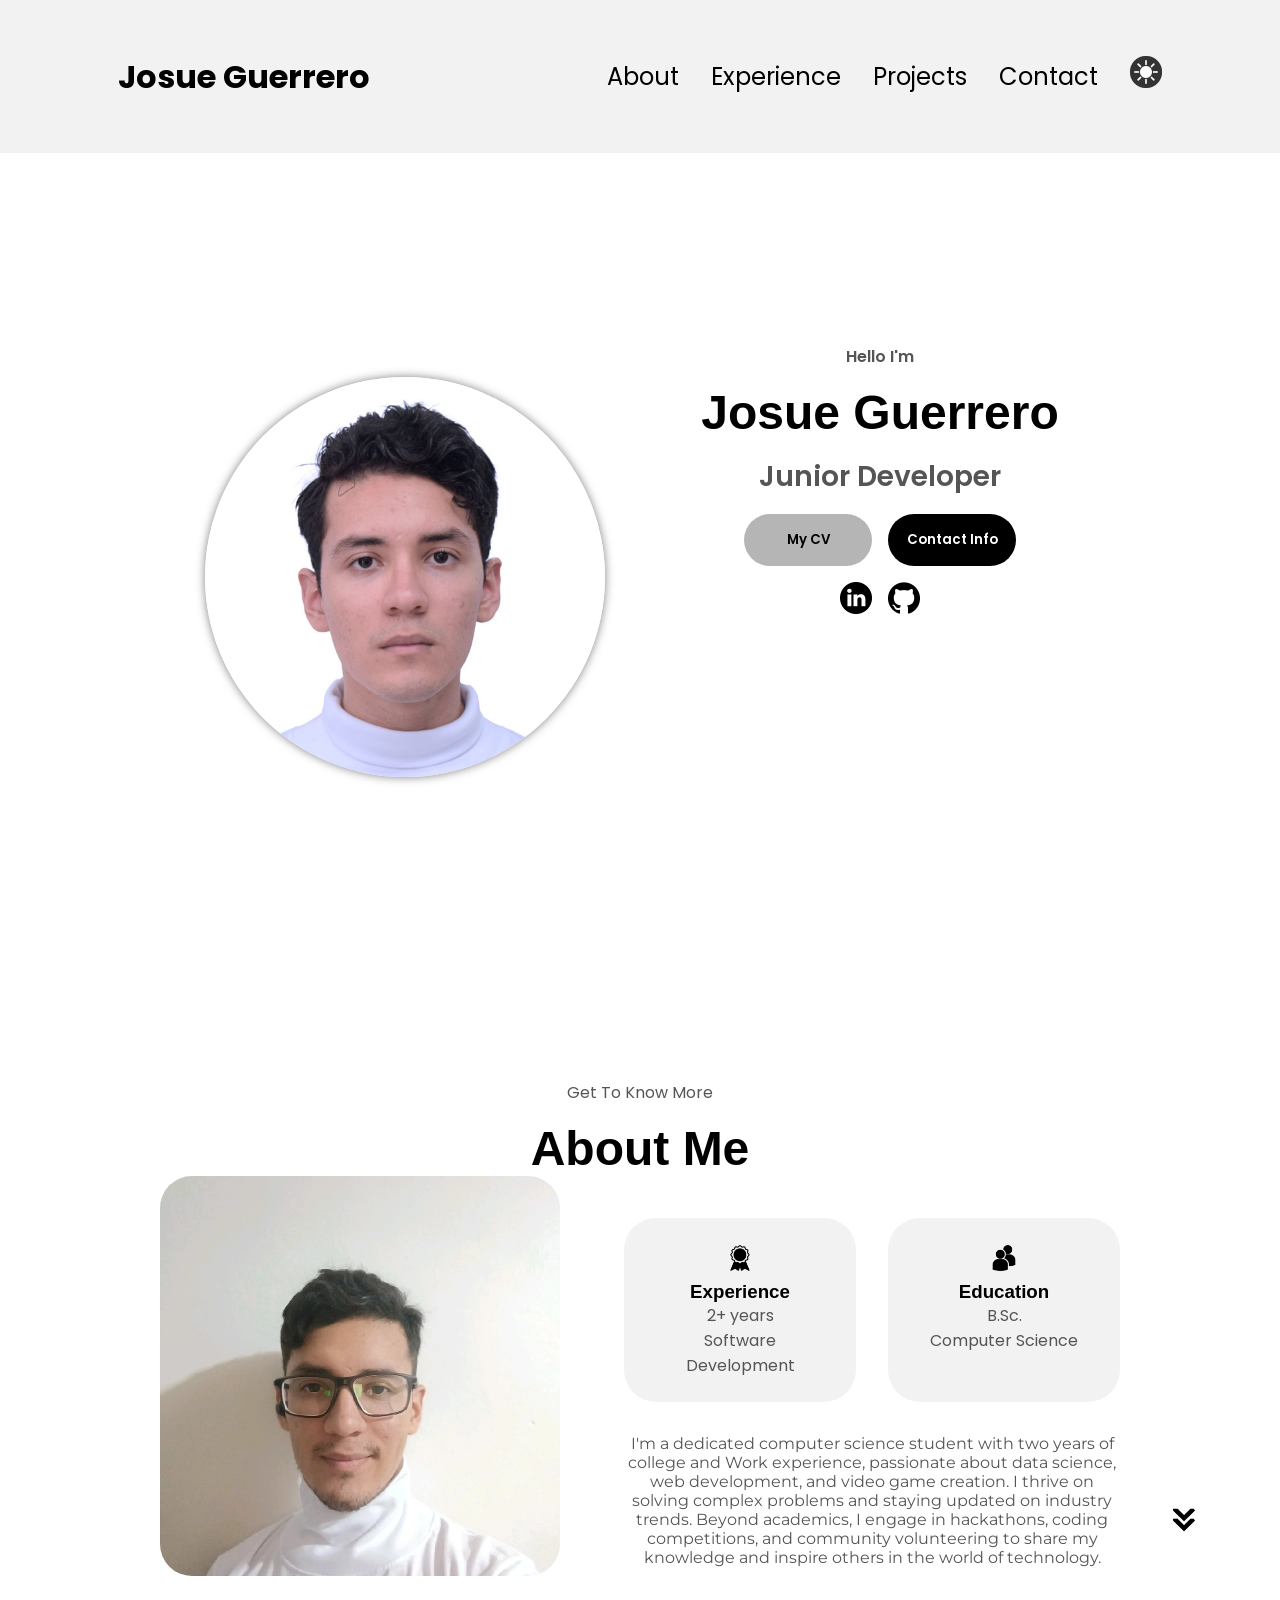
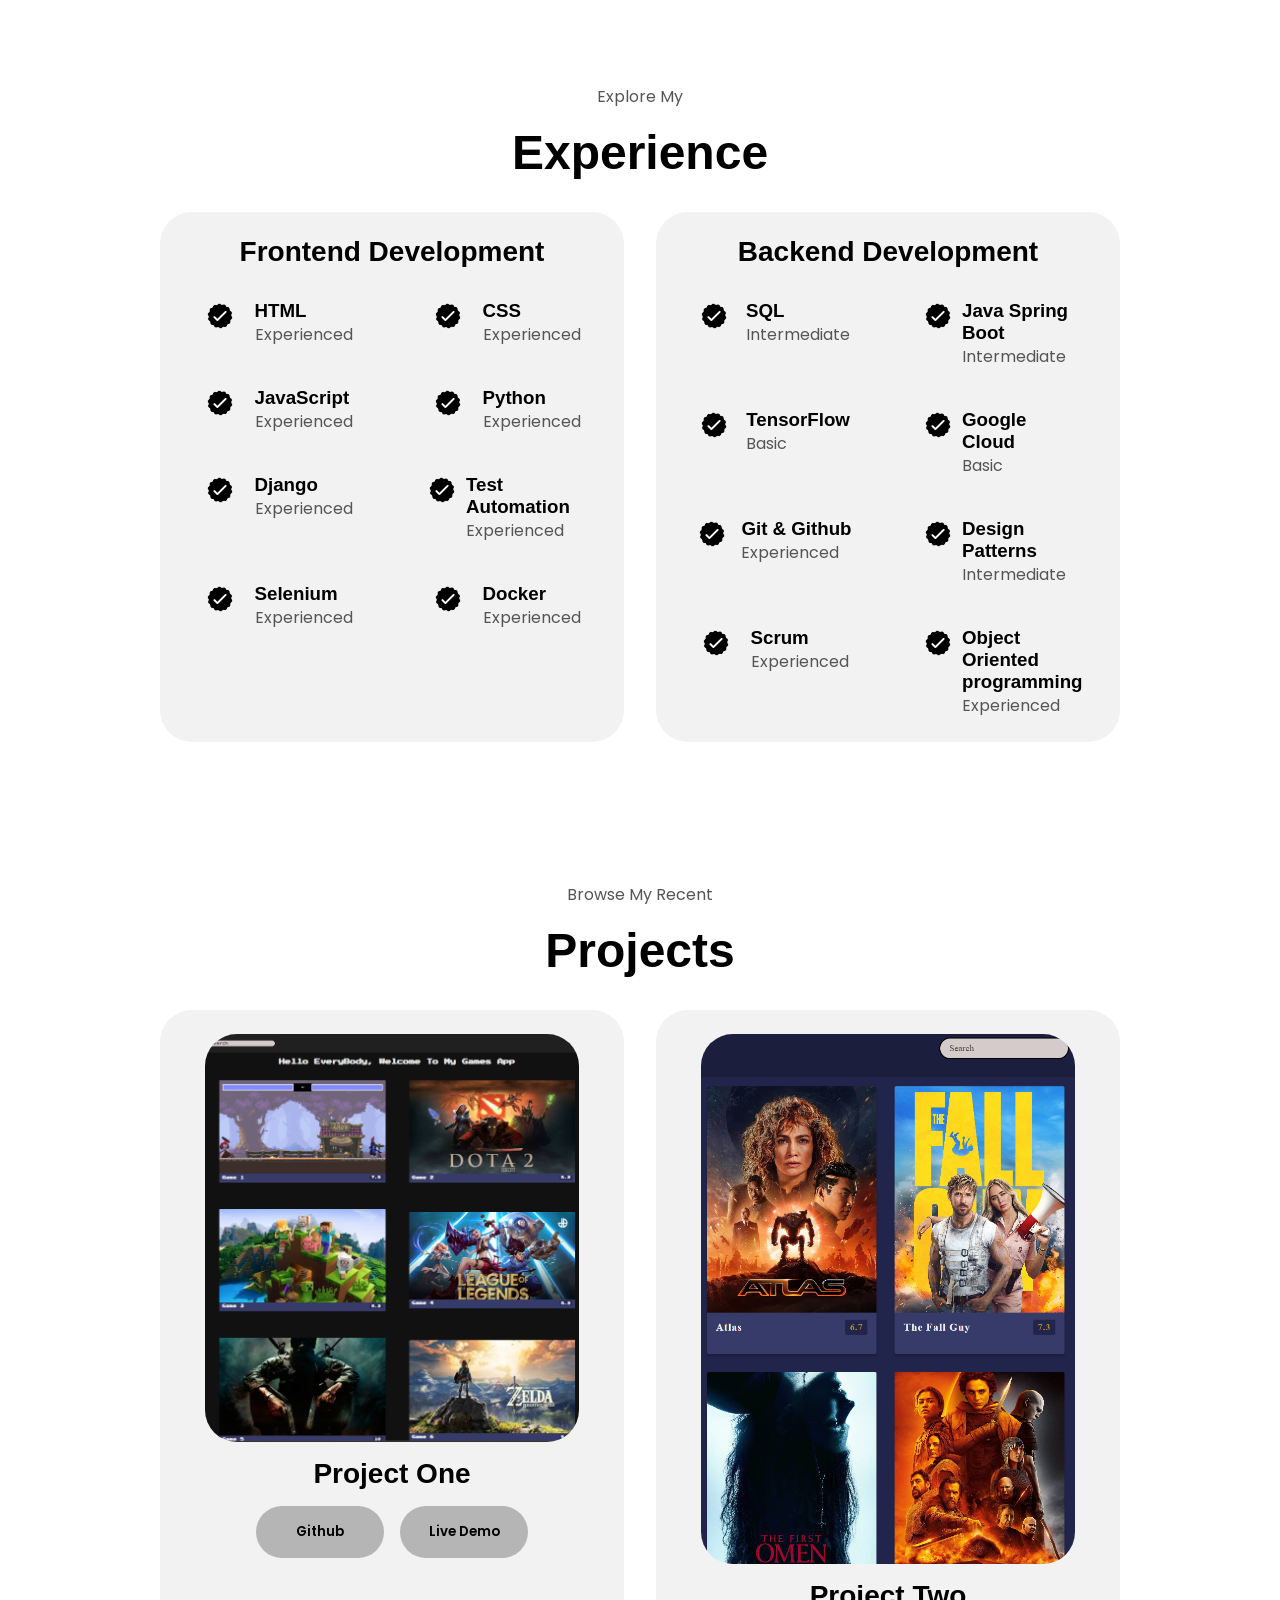
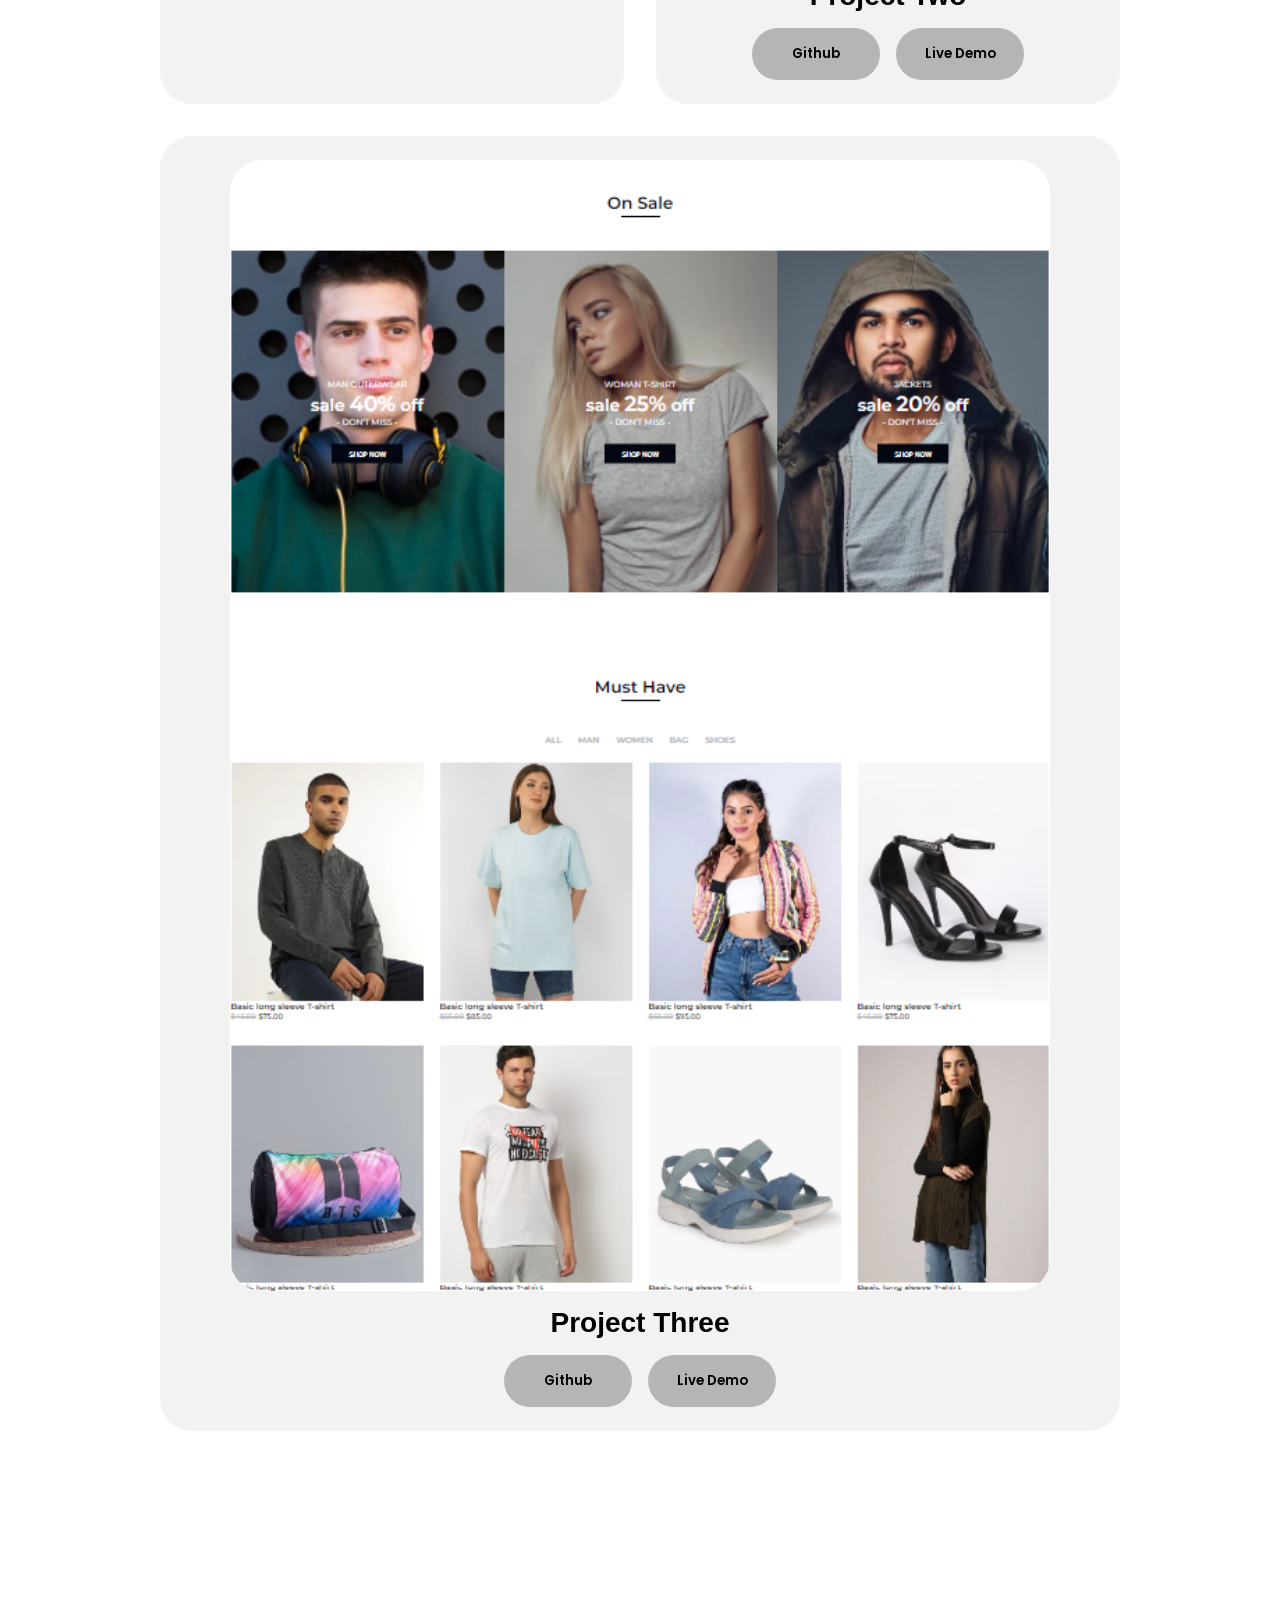
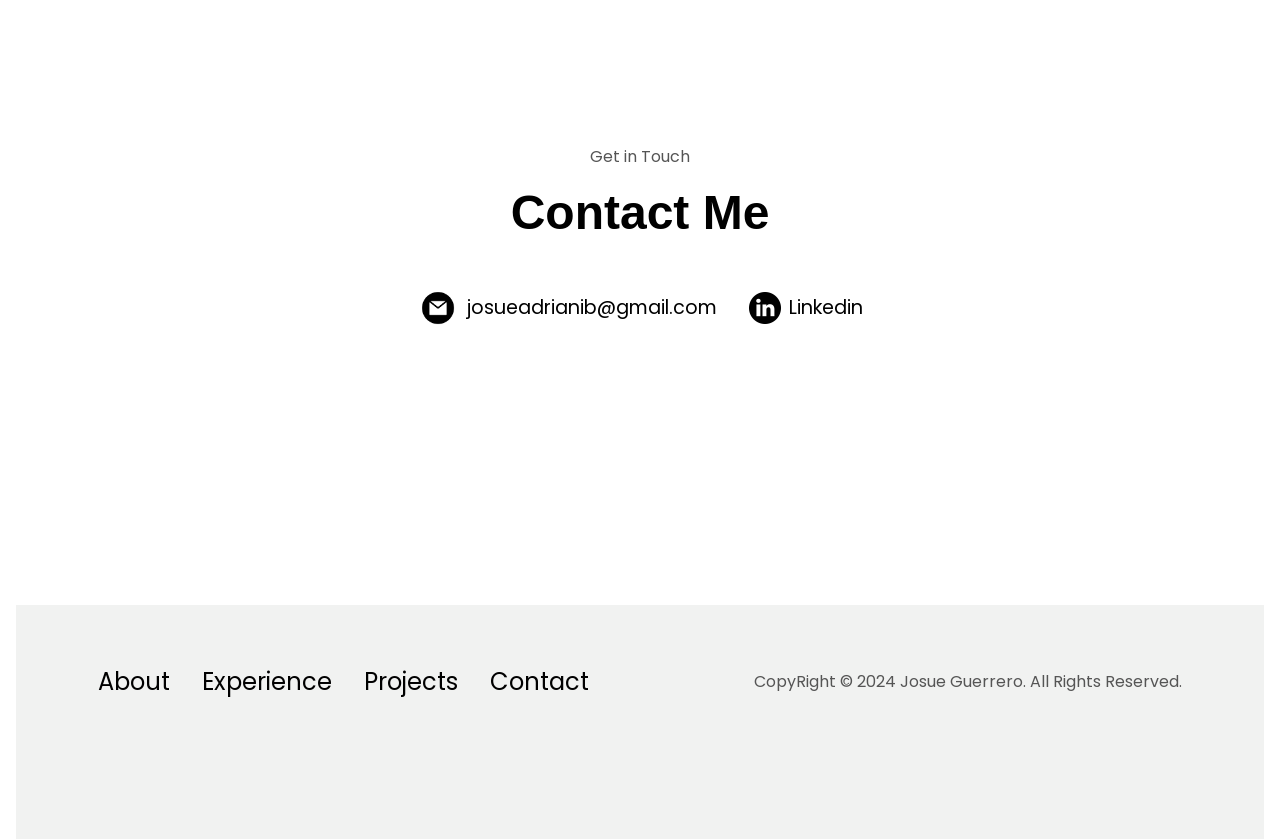
==== commit 2888c71e: "Changing Paragraph" ====
--- a/index.html
+++ b/index.html
@@ -4,7 +4,10 @@
     <meta charset="UTF-8" />
     <meta http-equiv="X-UA-Compatible" content="IE=edge" />
     <meta name="viewport" content="width=device-width, initial-scale=1.0" />
-    <link href="https://fonts.googleapis.com/css2?family=Montserrat:wght@700&display=swap" rel="stylesheet">
+    <link
+      href="https://fonts.googleapis.com/css2?family=Montserrat:wght@700&display=swap"
+      rel="stylesheet"
+    />
     <link rel="stylesheet" href="style.css" />
     <link rel="stylesheet" href="mediaqueries.css" />
     <title>Josue's Portfolio</title>
@@ -27,7 +30,7 @@
               src-dark="./assets/theme_dark.png"
               alt="color them icon"
             />
-          </li> 
+          </li>
         </ul>
       </div>
     </nav>
@@ -130,20 +133,13 @@
           </div>
           <div class="text-container">
             <p>
-              I am a passionate and dedicated computer science student with two
-              years of college experience, deeply interested in data science,
-              web development, and video game development. My journey in
-              technology began with a fascination for how things work, leading
-              me to explore various programming languages and tools. I thrive on
-              solving complex problems and enjoy creating innovative solutions,
-              whether it's analyzing data to uncover hidden insights, developing
-              dynamic and responsive websites, or designing immersive video
-              games. My enthusiasm for continuous learning drives me to stay
-              updated with the latest industry trends and technologies. In
-              addition to my academic pursuits, I actively participate in
-              hackathons, coding competitions, and community volunteering, where
-              I share my knowledge and inspire others to explore the world of
-              technology.
+              I'm a dedicated computer science student with two years of college
+              and Work experience, passionate about data science, web
+              development, and video game creation. I thrive on solving complex
+              problems and staying updated on industry trends. Beyond academics,
+              I engage in hackathons, coding competitions, and community
+              volunteering to share my knowledge and inspire others in the world
+              of technology.
             </p>
           </div>
         </div>
@@ -494,7 +490,9 @@
             alt="email icon"
             class="icon contact-icon email-icon"
           />
-          <p><a href="mailto:josueadrianib@gmail.com">josueadrianib@gmail.com</a></p>
+          <p>
+            <a href="mailto:josueadrianib@gmail.com">josueadrianib@gmail.com</a>
+          </p>
         </div>
         <div class="contact-info-container">
           <img
@@ -508,7 +506,7 @@
           <p>
             <a
               href="https://www.linkedin.com/in/josue-guerrero-murillo-ab1436252/"
-            >Linkedin</a
+              >Linkedin</a
             >
           </p>
         </div>
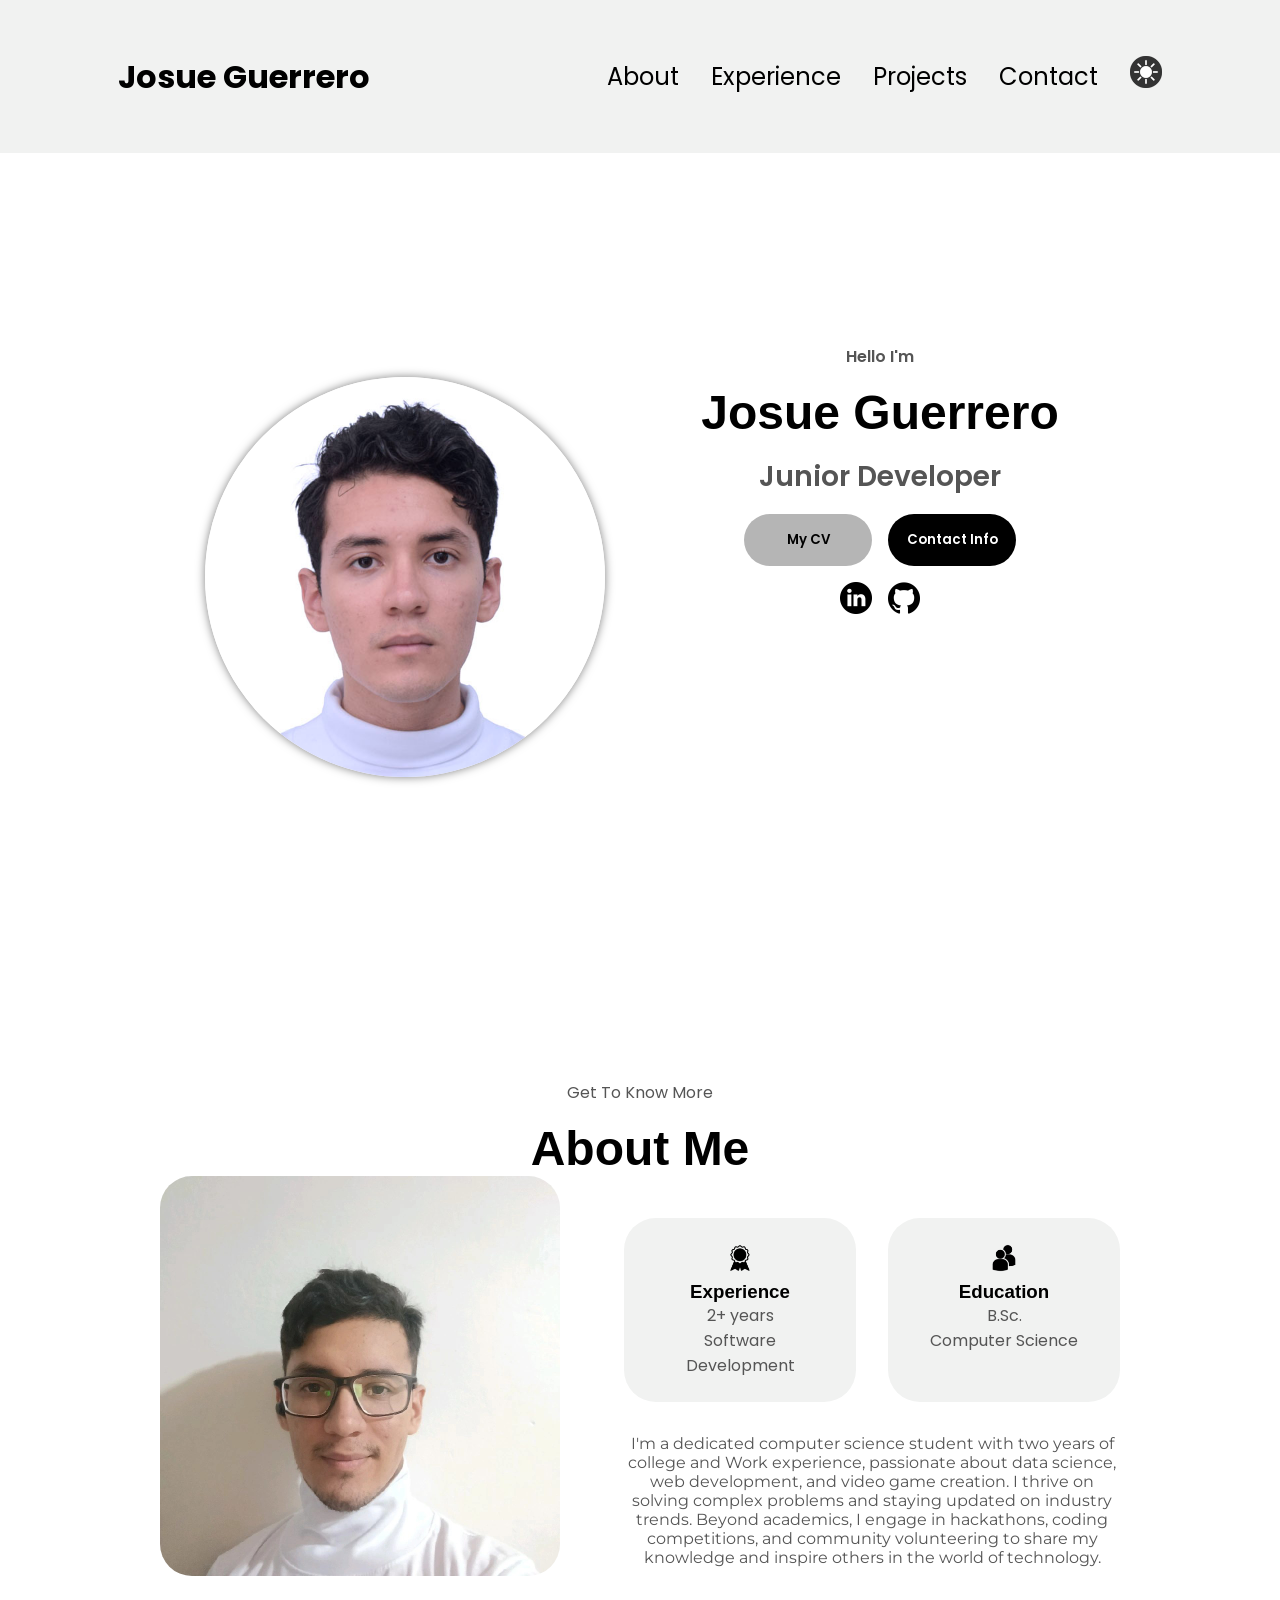
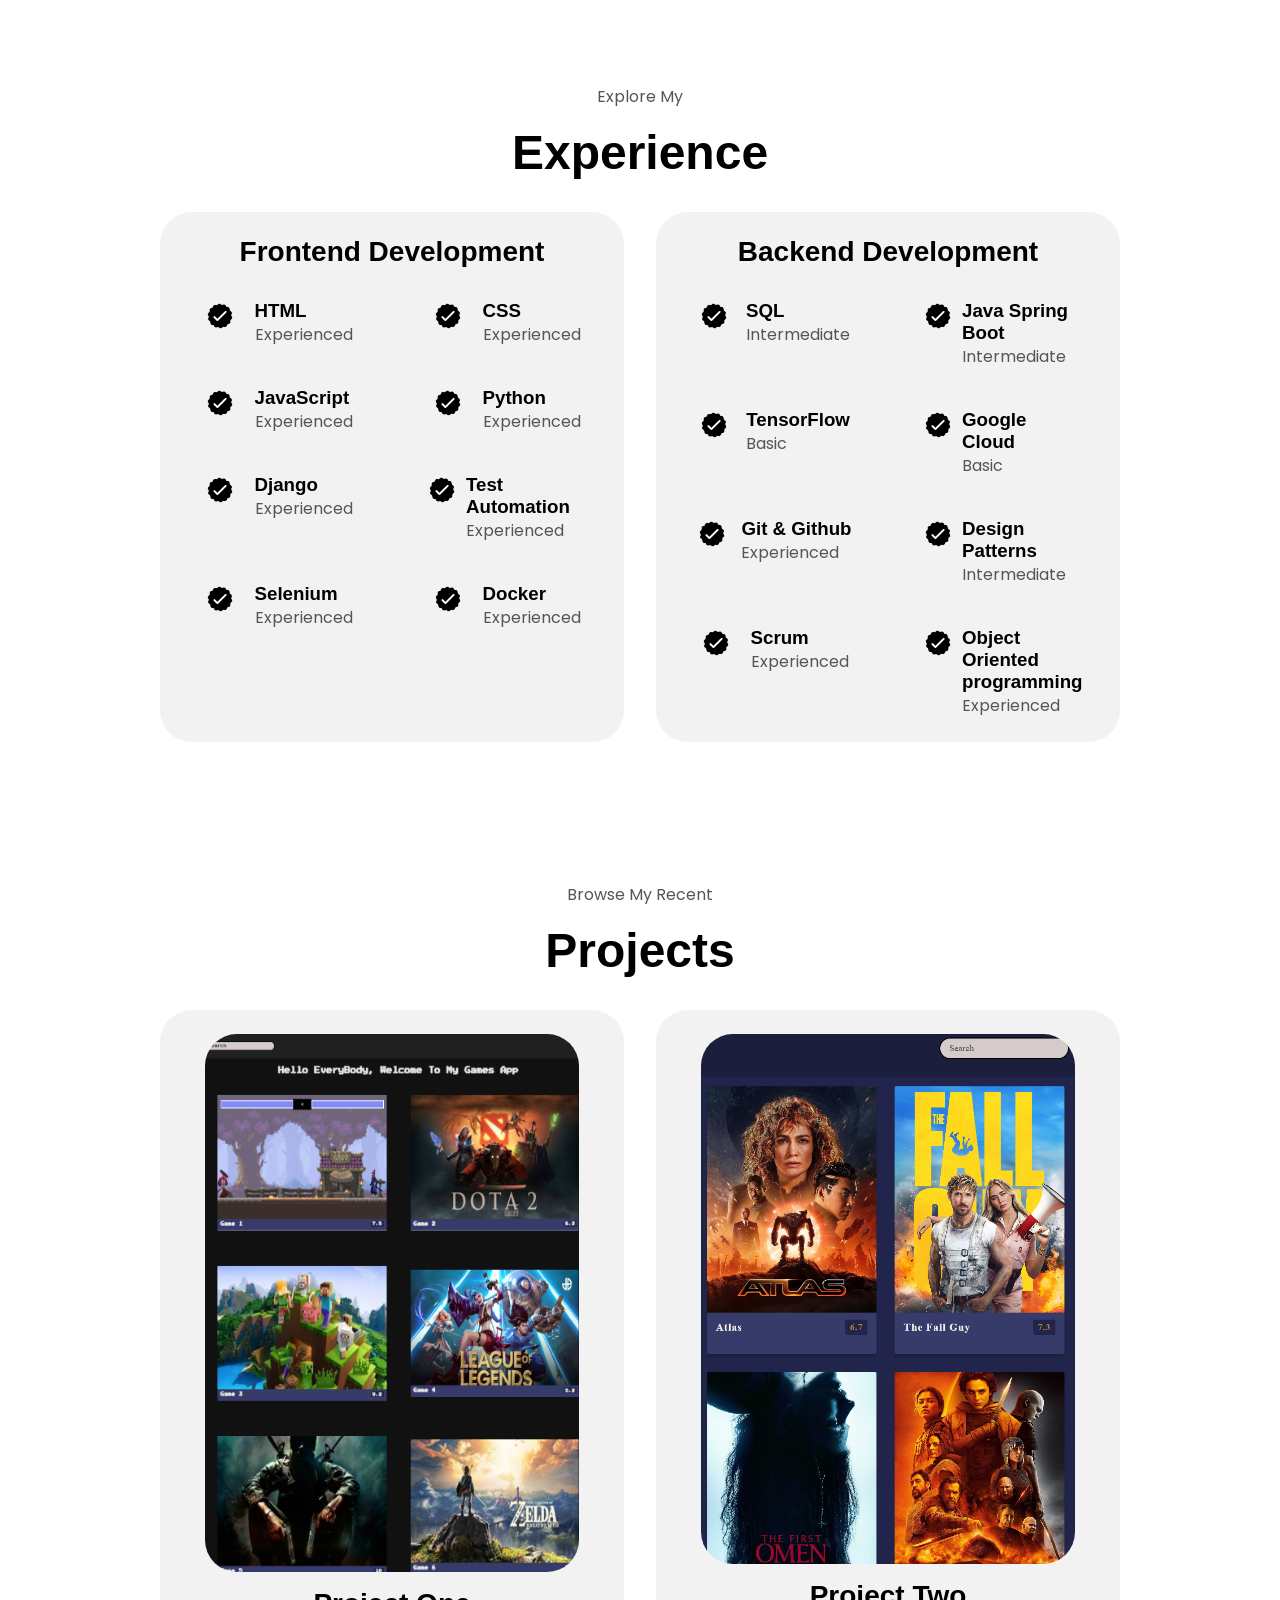
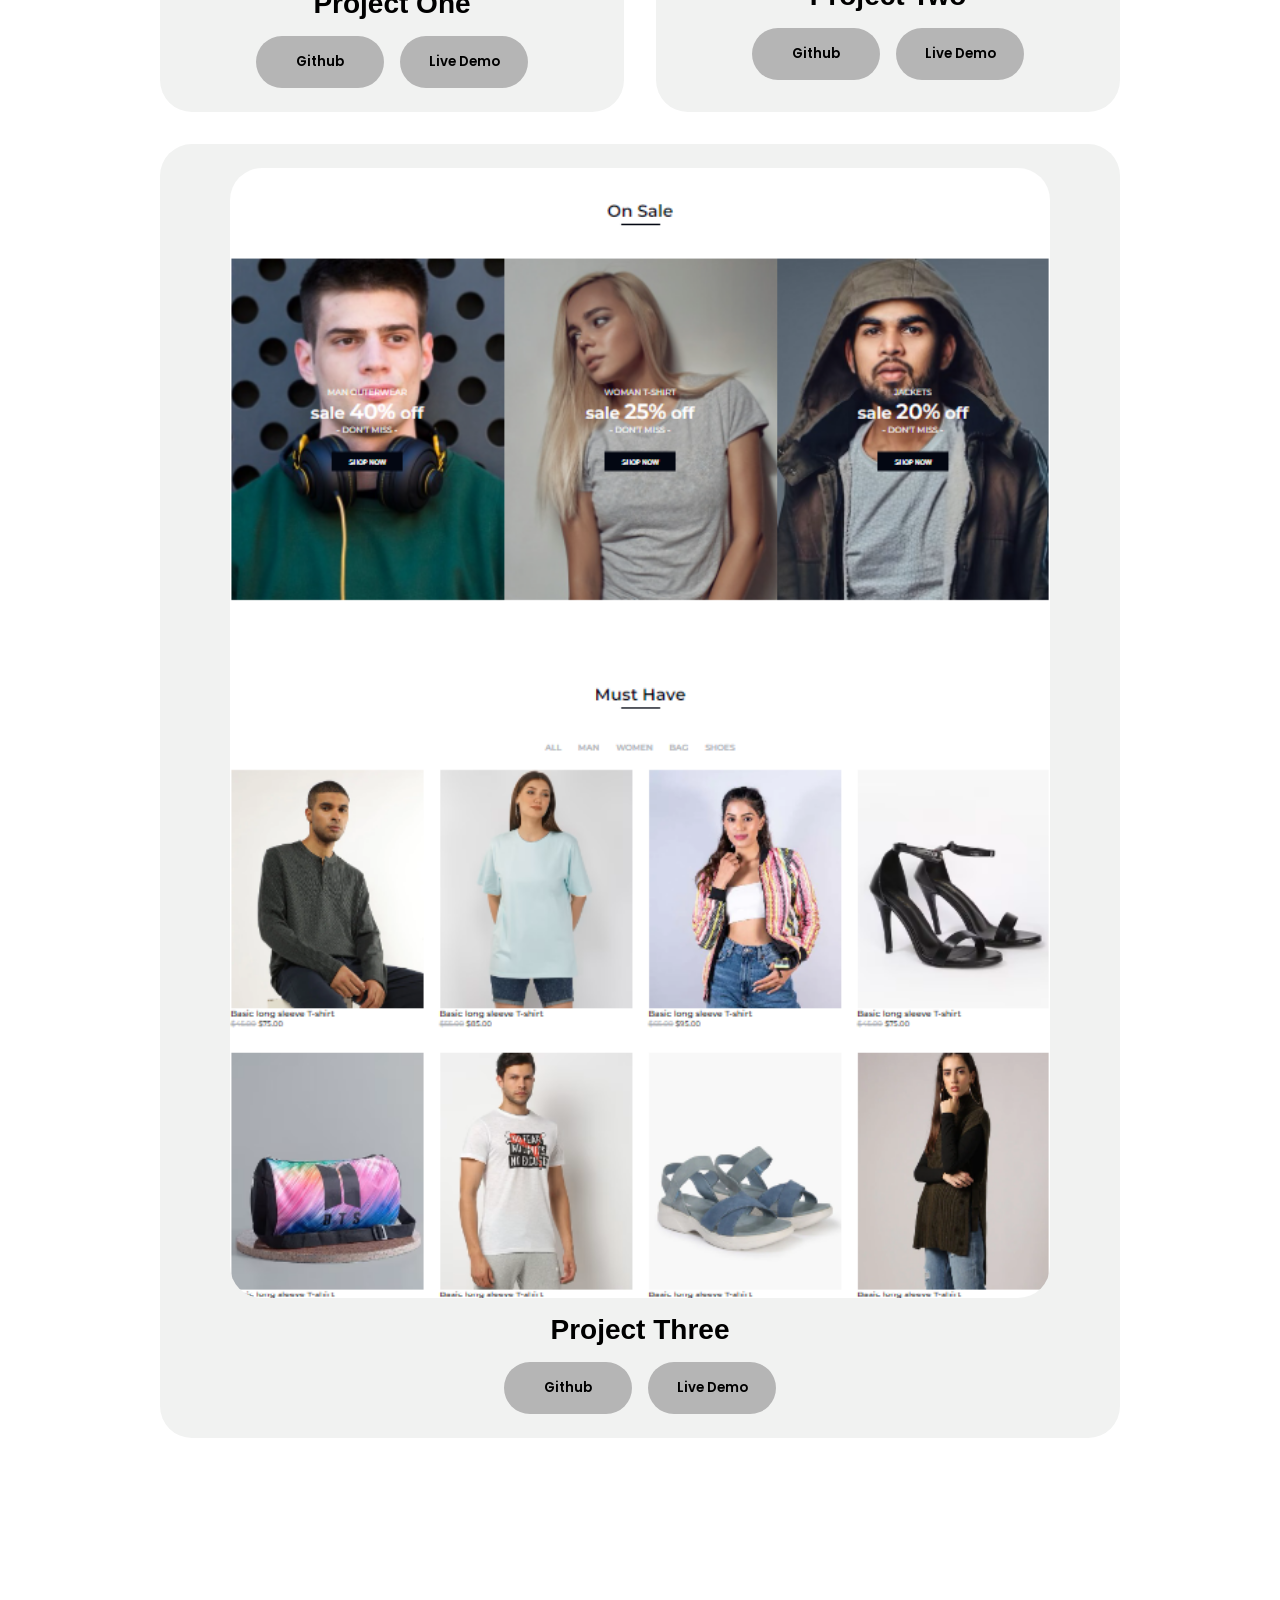
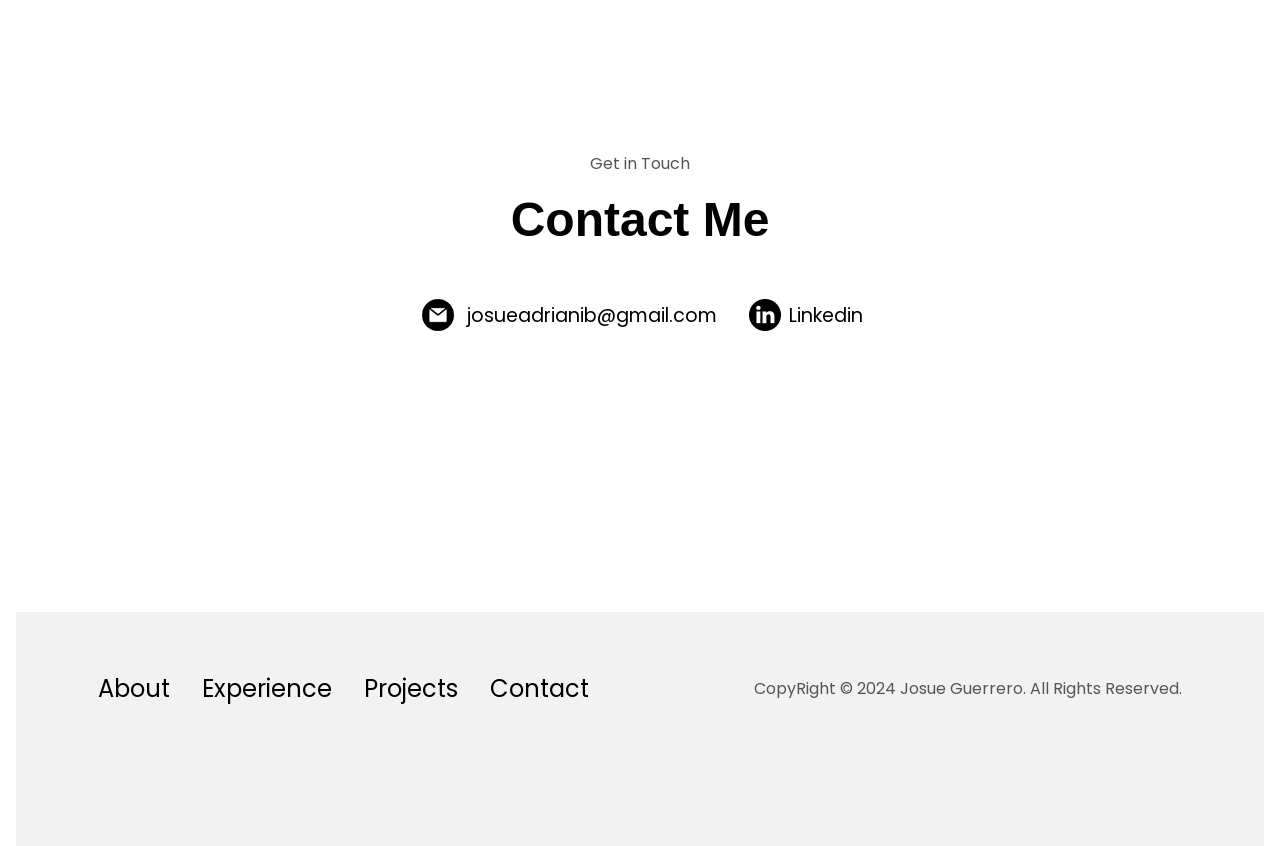
==== commit f5482cc6: "DeleteArrow" ====
--- a/index.html
+++ b/index.html
@@ -144,14 +144,7 @@
           </div>
         </div>
       </div>
-      <img
-        src="./assets/arrow_light.png"
-        src-light="./assets/arrow_light.png"
-        src-dark="./assets/arrow_dark.png"
-        alt="Arrow Icon"
-        class="arrow icon"
-        onclick="location.href='./#experience'"
-      />
+      
     </section>
     <section id="experience">
       <p class="section__text__p1">Explore My</p>
@@ -378,14 +371,7 @@
           </div>
         </div>
       </div>
-      <img
-        src="./assets/arrow_light.png"
-        src-light="./assets/arrow_light.png"
-        src-dark="./assets/arrow_dark.png"
-        alt="arrow-icon"
-        class="arrow icon"
-        onclick="location.href='./#projects'"
-      />
+      
     </section>
     <section id="projects">
       <p class="section__text__p1">Browse My Recent</p>
@@ -469,14 +455,7 @@
           </div>
         </div>
       </div>
-      <img
-        src="./assets/arrow_light.png"
-        src-light="./assets/arrow_light.png"
-        src-dark="./assets/arrow_dark.png"
-        alt="arrow-icon"
-        class="arrow icon"
-        onclick="location.href='./#experience'"
-      />
+      
     </section>
     <section id="contact">
       <p class="section__text__p1">Get in Touch</p>
--- a/style.css
+++ b/style.css
@@ -132,6 +132,7 @@
 .hamburger-menu {
   position: relative;
   display: inline-block;
+  
 }
 
 .hamburger-icon {
--- a/mediaqueries.css
+++ b/mediaqueries.css
@@ -10,7 +10,7 @@
     }
 
     #about {
-        flex-wrap: wrap;
+        flex-wrap: wrap;    
     }
 }
 
@@ -20,7 +20,10 @@
     }
     #hamburger-nav{
         display: flex;
-
+    }
+    .menu-links {
+        z-index: 1000000; 
+        /* for making the hamburger menu show in front of the image */
     }
     #experience, .experience-details-container {
         margin-top:2rem;
